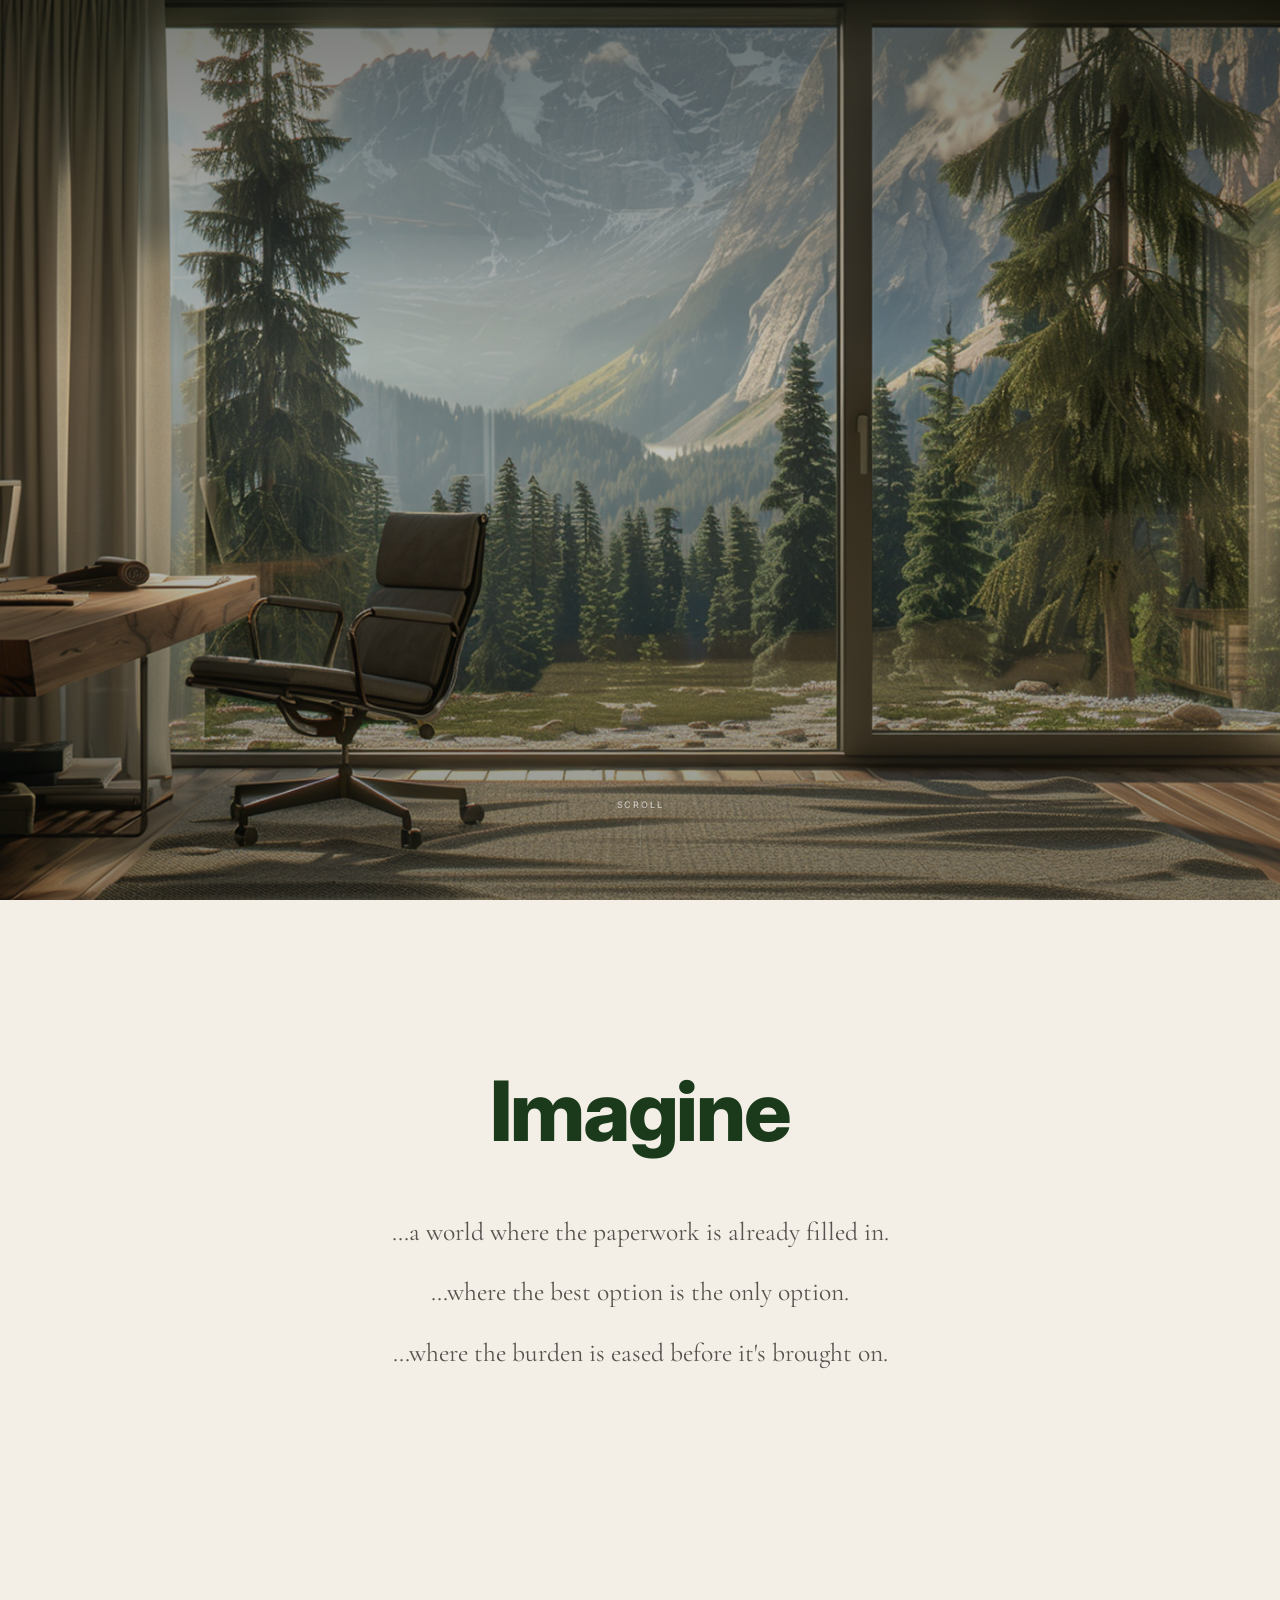
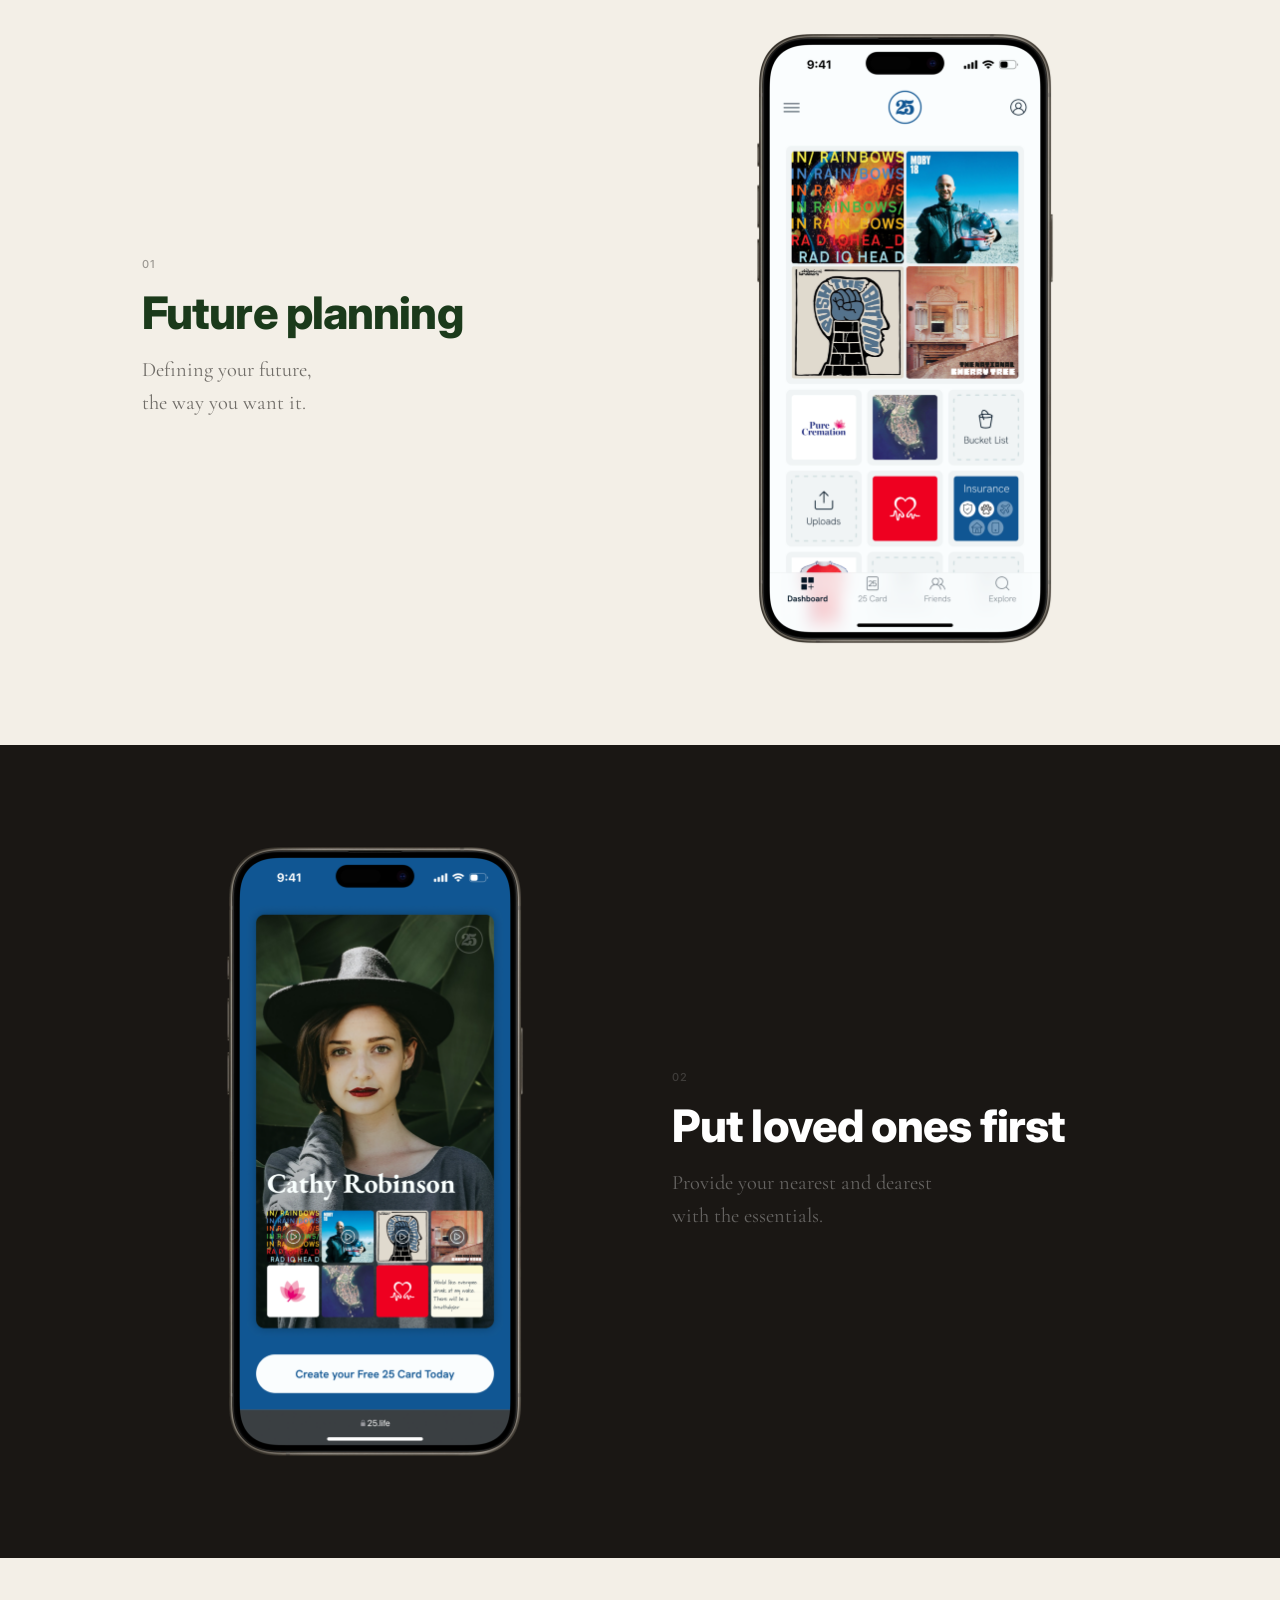
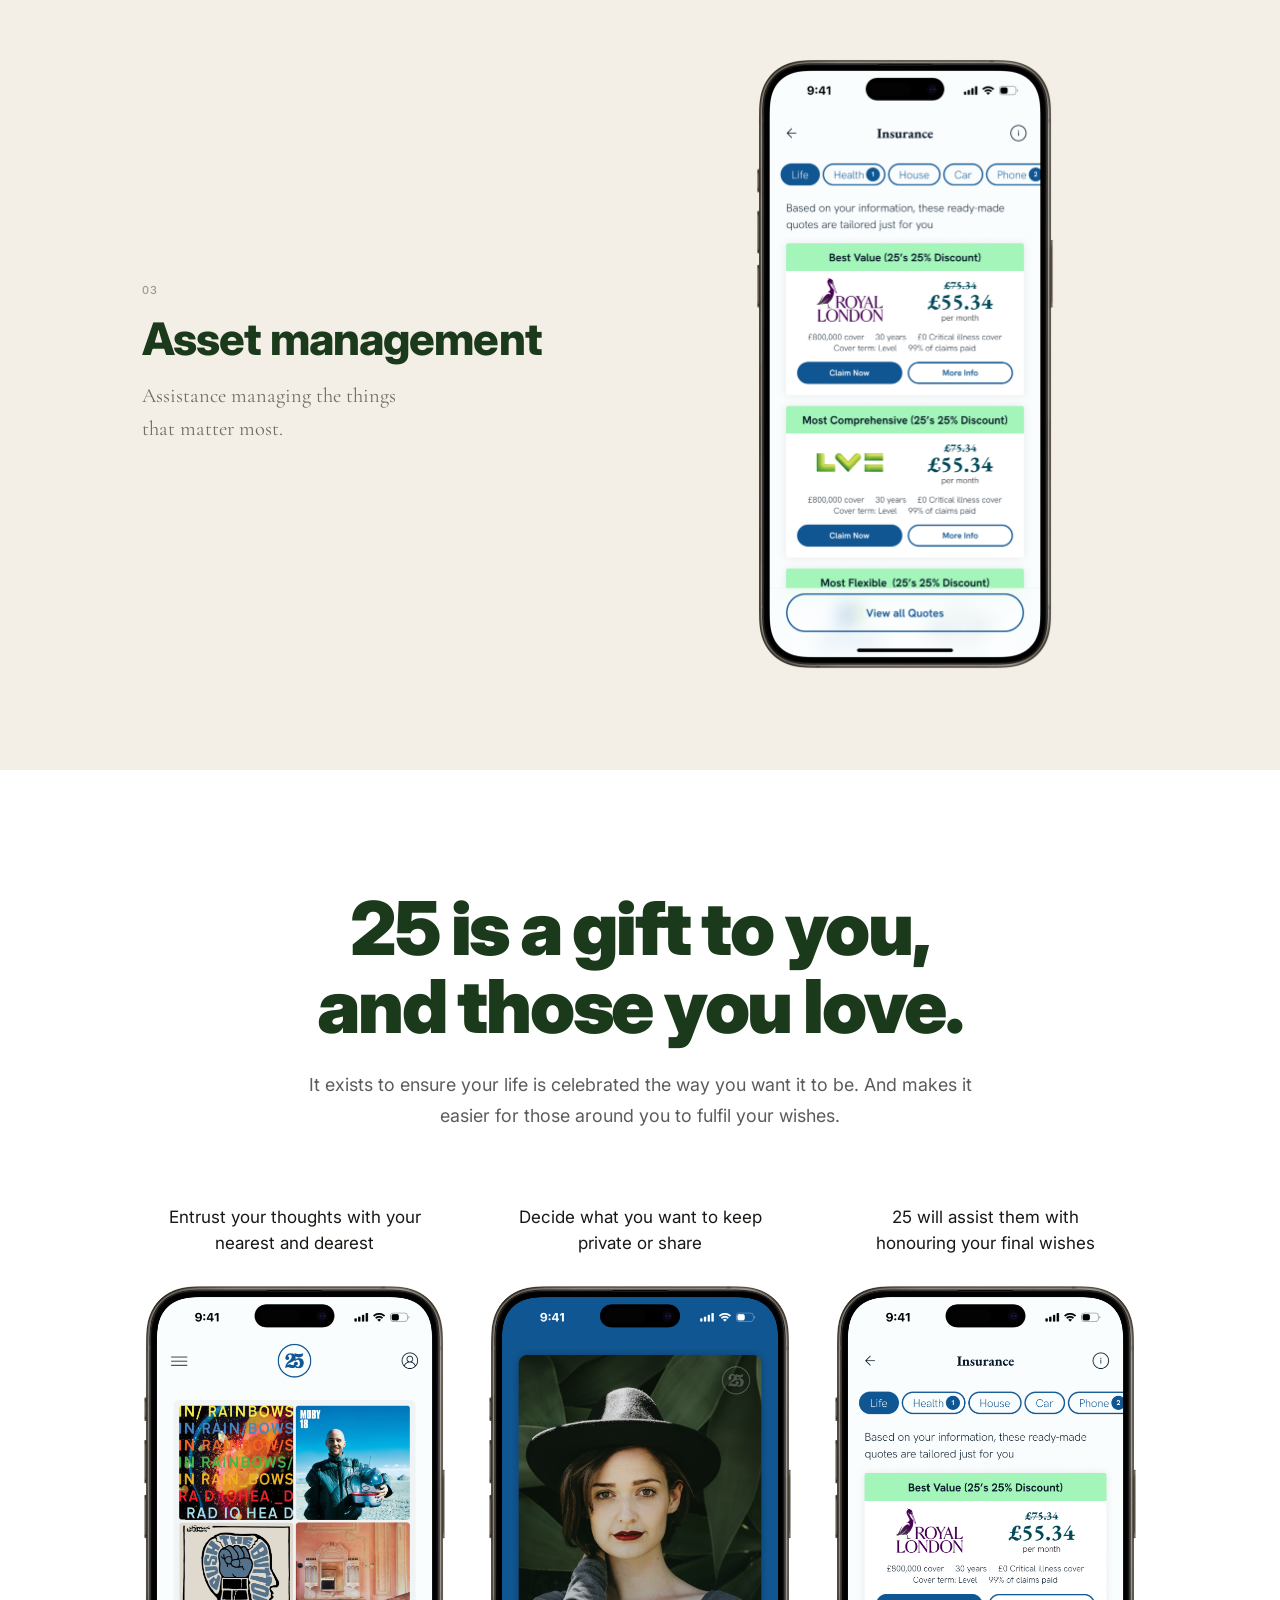
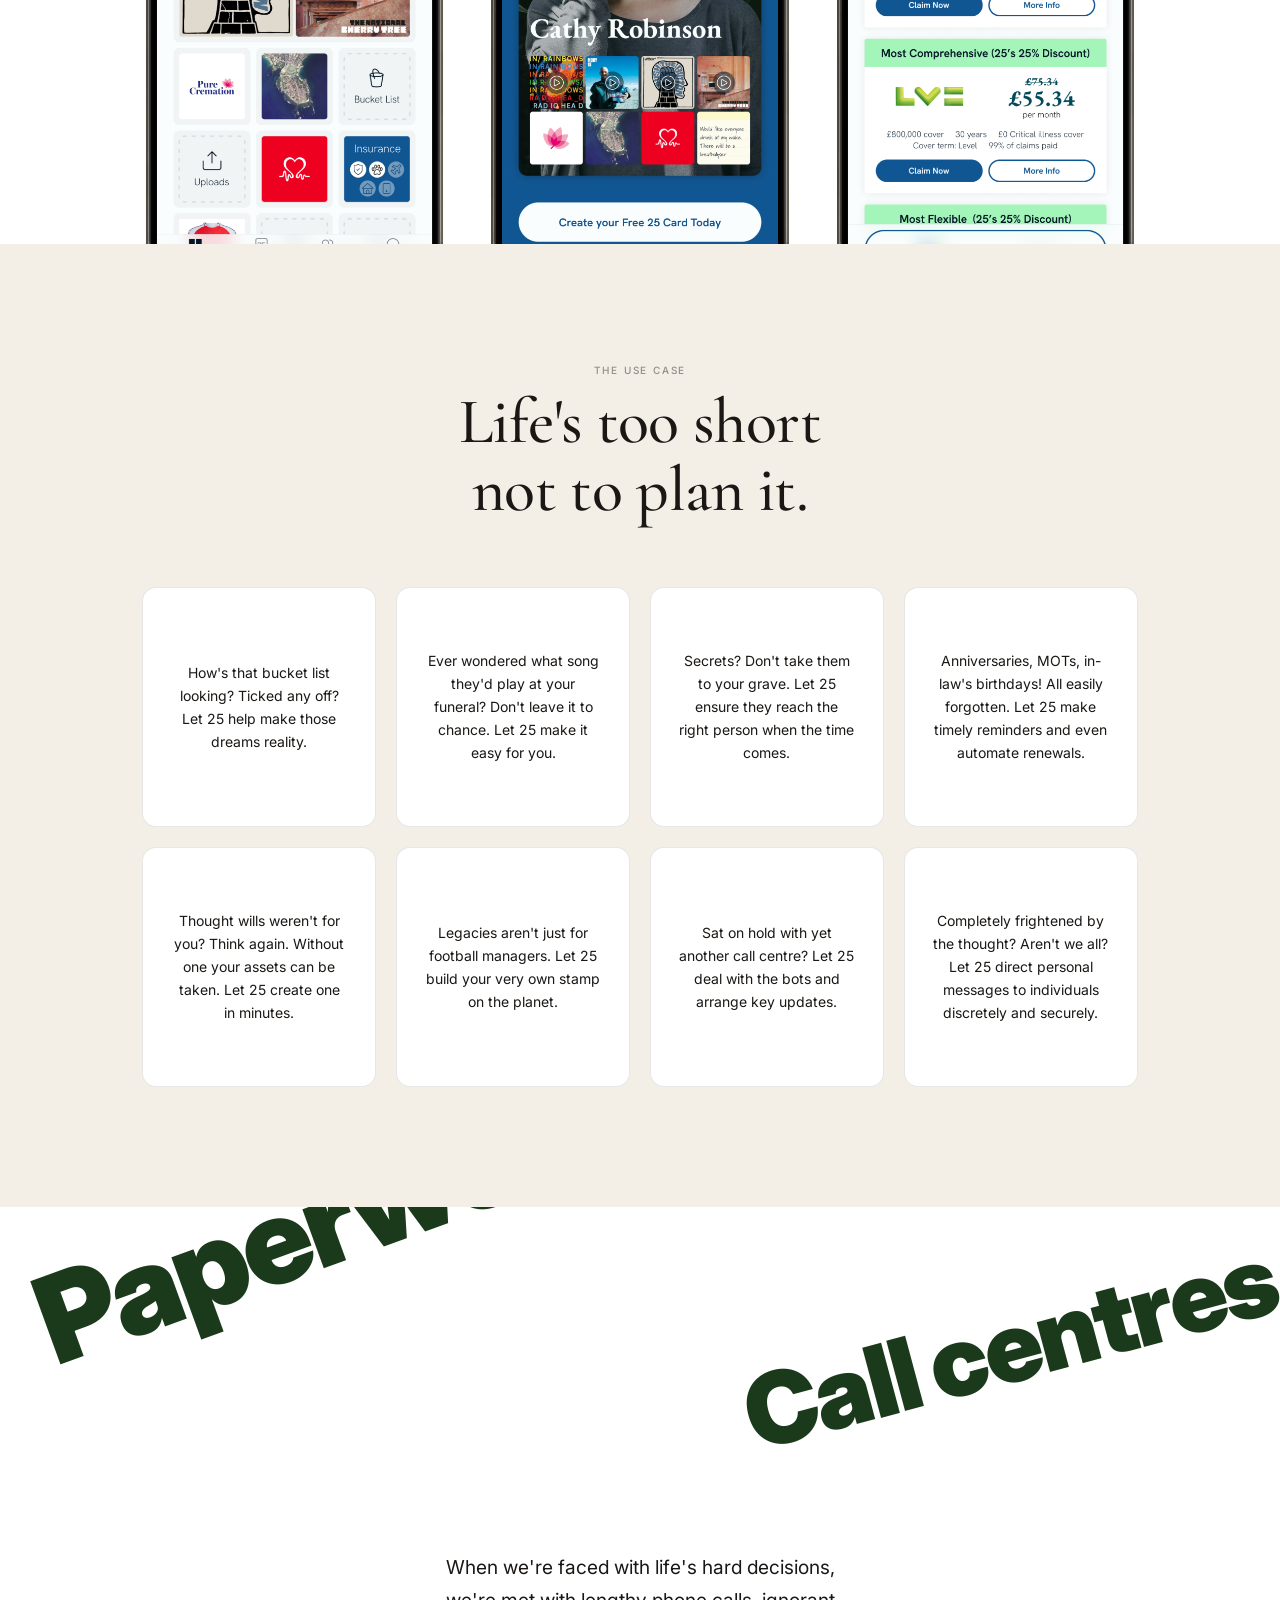
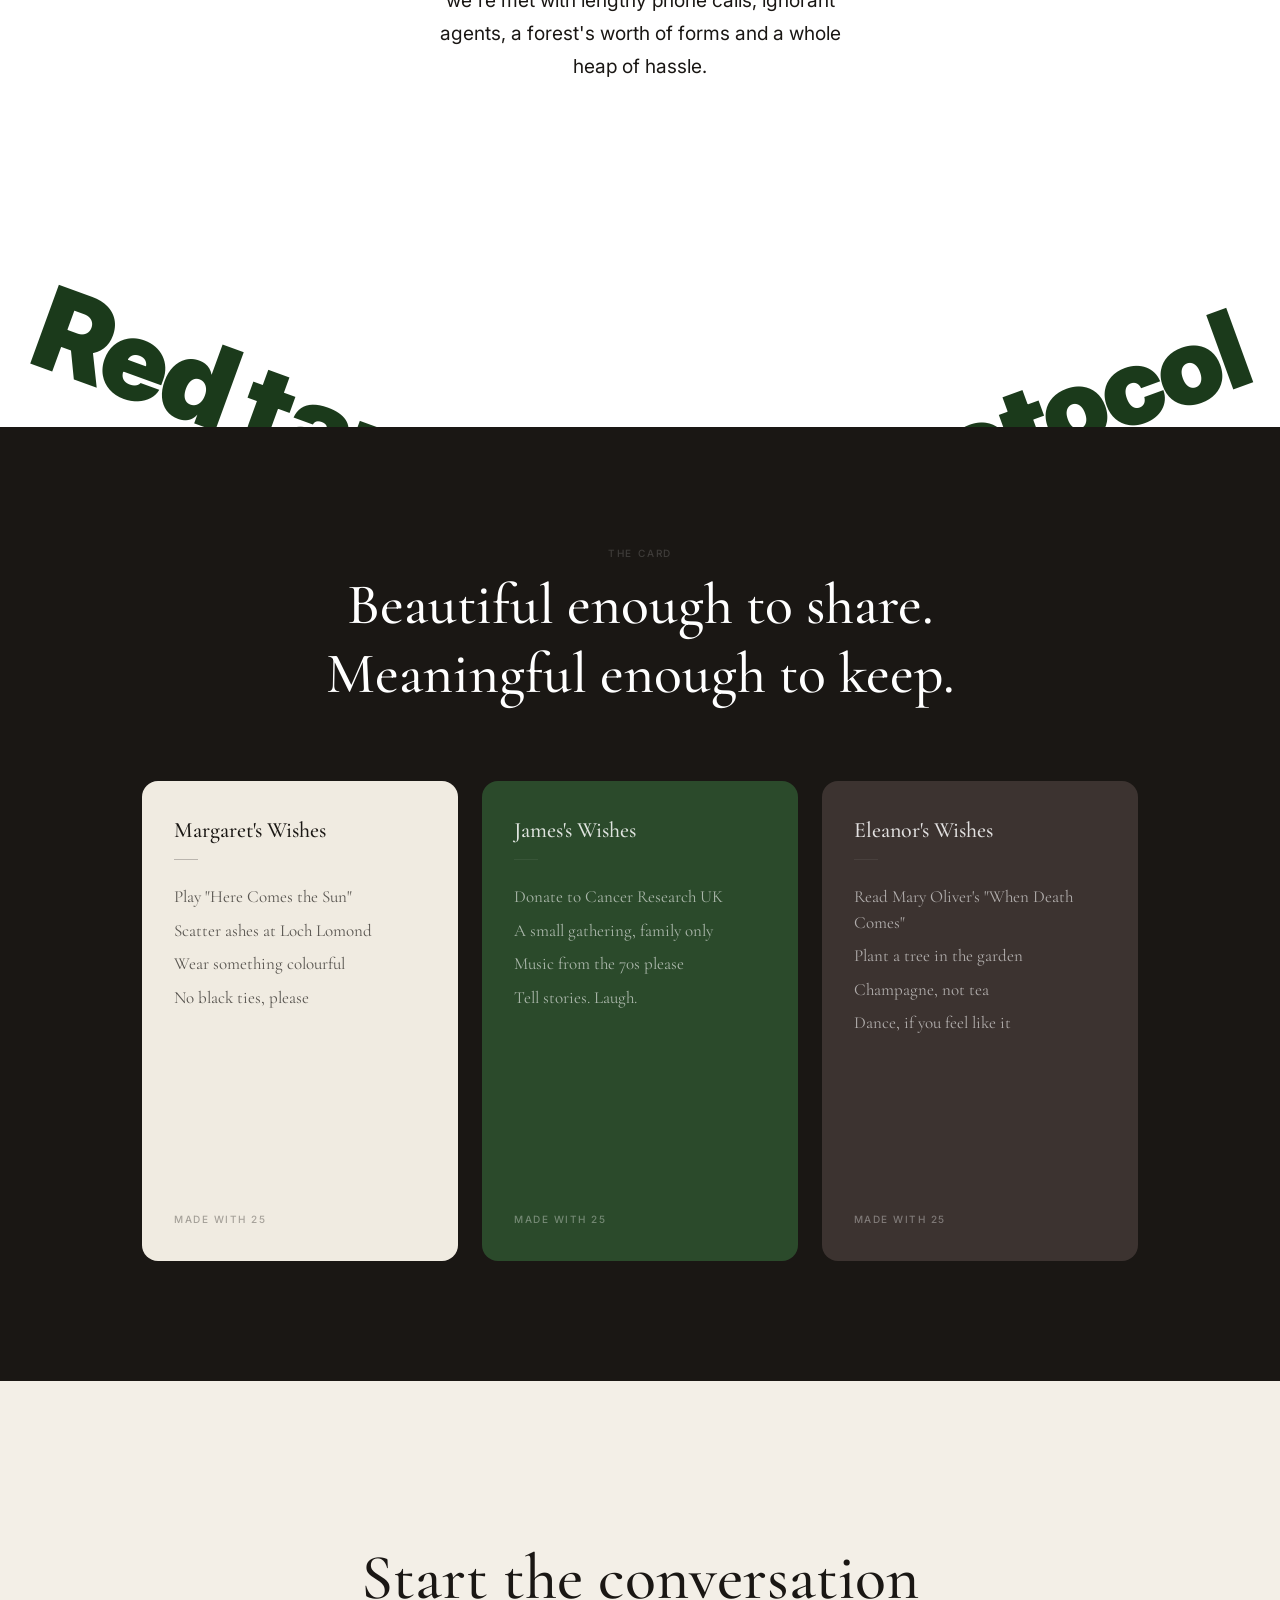
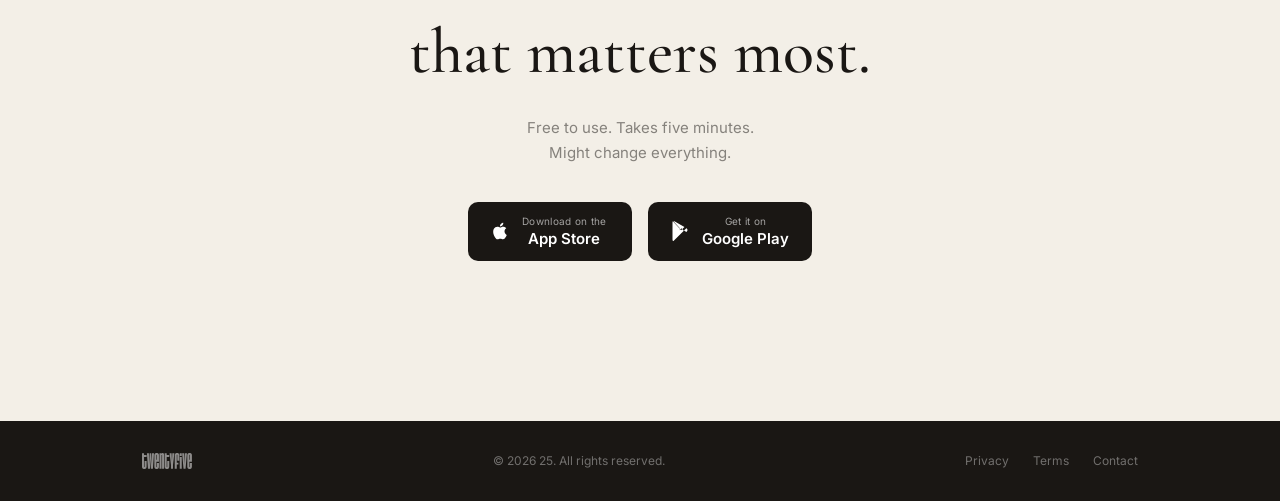
==== index.html @ 57c3131c "update" ====
<!DOCTYPE html>
<html lang="en">
<head>
  <meta charset="UTF-8">
  <meta name="viewport" content="width=device-width, initial-scale=1.0">
  <title>25 — Life planning, simplified</title>
  <link rel="preconnect" href="https://fonts.googleapis.com">
  <link rel="preconnect" href="https://fonts.gstatic.com" crossorigin>
  <link href="https://fonts.googleapis.com/css2?family=Cormorant+Garamond:wght@400;500;600&family=Inter:wght@300;400;500;600;700;800;900&display=swap" rel="stylesheet">
  <style>
    *, *::before, *::after { box-sizing: border-box; margin: 0; padding: 0; }

    :root {
      --cream: #F3EFE7;
      --dark: #1A1714;
      --green: #1B3A1B;
      --white: #FFFFFF;
      --pad-x: clamp(24px, 11.1vw, 160px);
    }

    html { scroll-behavior: smooth; }

    body {
      font-family: 'Inter', sans-serif;
      color: var(--dark);
      overflow-x: hidden;
      background: var(--cream);
    }

    img { max-width: 100%; display: block; }

    /* ─── HERO ─── */
    .hero {
      position: relative;
      height: 100svh;
      min-height: 600px;
      background: url('images/hero.png') center center / cover no-repeat;
      display: flex;
      align-items: center;
      justify-content: center;
      overflow: hidden;
    }
    .hero-overlay {
      position: absolute;
      inset: 0;
      background: linear-gradient(in oklab 180deg,
        oklab(15.8% -0.009 0.006 / 55%) 0%,
        oklab(15.8% -0.009 0.006 / 20%) 40%,
        oklab(15.8% -0.009 0.006 / 45%) 100%);
      pointer-events: none;
    }
    #hero-canvas {
      mix-blend-mode: overlay;
      position: relative;
      z-index: 1;
      display: block;
      width: min(1178px, 85vw);
      aspect-ratio: 1178 / 483;
      height: auto;
    }
    .hero-scroll {
      position: absolute;
      bottom: 40px;
      left: 50%;
      transform: translateX(-50%);
      display: flex;
      flex-direction: column;
      align-items: center;
      gap: 10px;
    }
    .hero-scroll span {
      font-size: 9px;
      font-weight: 500;
      letter-spacing: 0.2em;
      text-transform: uppercase;
      color: rgba(255,255,255,0.6);
    }
    .hero-scroll svg { display: block; }

    /* ─── IMAGINE ─── */
    .imagine {
      background: var(--cream);
      padding: 160px var(--pad-x);
      display: flex;
      align-items: center;
      justify-content: center;
      min-height: 600px;
    }
    .imagine-inner { text-align: center; }
    .imagine h1 {
      font-family: 'Inter', sans-serif;
      font-weight: 800;
      font-size: clamp(52px, 6.5vw, 88px);
      color: var(--green);
      letter-spacing: -0.025em;
      margin-bottom: 52px;
    }
    .imagine-lines {
      display: flex;
      flex-direction: column;
      gap: 22px;
    }
    .imagine-lines p {
      font-family: 'Cormorant Garamond', serif;
      font-size: clamp(19px, 2vw, 26px);
      color: var(--dark);
      opacity: 0.72;
      line-height: 1.5;
    }

    /* ─── FEATURES ─── */
    .feature {
      display: grid;
      grid-template-columns: 1fr 1fr;
      align-items: center;
      gap: clamp(40px, 5vw, 80px);
      padding: 100px var(--pad-x);
      min-height: 600px;
    }
    .feature--light { background: var(--cream); }
    .feature--dark  { background: var(--dark); }
    .feature--reverse .feature-text { order: 2; }
    .feature--reverse .feature-phone { order: 1; }

    .feature-number {
      font-size: 11px;
      font-weight: 500;
      letter-spacing: 0.12em;
      color: var(--dark);
      opacity: 0.4;
      margin-bottom: 18px;
    }
    .feature--dark .feature-number { color: rgba(255,255,255,0.4); }
    .feature h2 {
      font-family: 'Inter', sans-serif;
      font-weight: 800;
      font-size: clamp(28px, 3.5vw, 48px);
      color: var(--green);
      letter-spacing: -0.02em;
      line-height: 1.1;
      margin-bottom: 16px;
    }
    .feature--dark h2 { color: white; }
    .feature-text p {
      font-family: 'Cormorant Garamond', serif;
      font-size: clamp(17px, 1.6vw, 22px);
      color: var(--dark);
      opacity: 0.6;
      line-height: 1.6;
    }
    .feature--dark .feature-text p { color: rgba(255,255,255,0.55); }
    .feature-phone {
      display: flex;
      justify-content: center;
    }
    .feature-phone img {
      width: min(300px, 100%);
      height: auto;
    }

    /* ─── GIFT ─── */
    .gift {
      background: var(--white);
      padding: 120px var(--pad-x) 0;
    }
    .gift-header {
      text-align: center;
      max-width: 900px;
      margin: 0 auto 72px;
    }
    .gift-header h2 {
      font-family: 'Inter', sans-serif;
      font-weight: 900;
      font-size: clamp(36px, 5.8vw, 84px);
      color: var(--green);
      letter-spacing: -0.03em;
      line-height: 1.05;
      margin-bottom: 24px;
    }
    .gift-header p {
      font-family: 'Inter', sans-serif;
      font-size: clamp(15px, 1.4vw, 18px);
      color: var(--dark);
      opacity: 0.7;
      line-height: 1.72;
      max-width: 680px;
      margin: 0 auto;
    }
    .gift-phones {
      display: grid;
      grid-template-columns: repeat(3, 1fr);
      gap: 40px;
    }
    .gift-phone {
      display: flex;
      flex-direction: column;
      align-items: center;
      gap: 28px;
    }
    .gift-phone p {
      font-size: 17px;
      font-weight: 400;
      color: var(--dark);
      text-align: center;
      line-height: 1.55;
      max-width: 260px;
    }
    .gift-phone img {
      width: 100%;
      height: 560px;
      object-fit: cover;
      object-position: top;
    }

    /* ─── USE CASES ─── */
    .use-cases {
      background: var(--cream);
      padding: 120px var(--pad-x);
    }
    .use-cases-header {
      text-align: center;
      margin-bottom: 64px;
    }
    .section-label {
      display: block;
      font-size: 10px;
      font-weight: 500;
      letter-spacing: 0.18em;
      text-transform: uppercase;
      color: var(--dark);
      opacity: 0.45;
      margin-bottom: 12px;
    }
    .use-cases-header h2 {
      font-family: 'Cormorant Garamond', serif;
      font-size: clamp(36px, 5vw, 64px);
      font-weight: 500;
      color: var(--dark);
      line-height: 1.05;
      letter-spacing: -0.01em;
    }
    .use-cases-grid {
      display: grid;
      grid-template-columns: repeat(4, 1fr);
      gap: 20px;
    }
    .use-case-card {
      background: white;
      border: 1px solid rgba(26,23,20,0.1);
      border-radius: 14px;
      padding: 36px 28px;
      display: flex;
      align-items: center;
      justify-content: center;
      min-height: 240px;
    }
    .use-case-card p {
      font-size: 14px;
      color: var(--dark);
      text-align: center;
      line-height: 1.65;
    }

    /* ─── PAIN POINTS ─── */
    .pain-points {
      background: var(--white);
      position: relative;
      overflow: hidden;
      height: 820px;
      display: flex;
      align-items: center;
      justify-content: center;
    }
    .pain-word {
      position: absolute;
      font-family: 'Inter', sans-serif;
      font-weight: 900;
      color: var(--green);
      line-height: 1;
      letter-spacing: -0.03em;
      white-space: nowrap;
    }
    .pain-word--paperwork {
      font-size: clamp(56px, 9.5vw, 136px);
      top: 60px; left: 20px;
      transform: rotate(-20deg);
      transform-origin: left top;
    }
    .pain-word--callcentres {
      font-size: clamp(44px, 7.8vw, 112px);
      top: 20px; right: 20px;
      transform: rotate(-15deg);
      transform-origin: right top;
    }
    .pain-word--redtape {
      font-size: clamp(50px, 9vw, 130px);
      bottom: 50px; left: 20px;
      transform: rotate(20deg);
      transform-origin: left bottom;
    }
    .pain-word--protocol {
      font-size: clamp(46px, 8.5vw, 122px);
      bottom: 30px; right: 20px;
      transform: rotate(-20deg);
      transform-origin: right bottom;
    }
    .pain-body {
      max-width: 540px;
      text-align: center;
      position: relative;
      z-index: 1;
      padding: 0 clamp(16px, 5vw, 60px);
    }
    .pain-body p {
      font-size: clamp(16px, 1.5vw, 21px);
      color: var(--dark);
      line-height: 1.72;
    }

    /* ─── THE CARD ─── */
    .the-card {
      background: var(--dark);
      padding: 120px var(--pad-x);
    }
    .the-card-header {
      text-align: center;
      margin-bottom: 72px;
    }
    .the-card-header .section-label { color: rgba(255,255,255,0.35); }
    .the-card-header h2 {
      font-family: 'Cormorant Garamond', serif;
      font-size: clamp(32px, 4.5vw, 62px);
      font-weight: 500;
      color: white;
      line-height: 1.2;
    }
    .wish-cards {
      display: grid;
      grid-template-columns: repeat(3, 1fr);
      gap: 24px;
      max-width: 1024px;
      margin: 0 auto;
    }
    .wish-card {
      border-radius: 16px;
      padding: 36px 32px;
      display: flex;
      flex-direction: column;
      justify-content: space-between;
      min-height: 480px;
    }
    .wish-card--cream  { background: #F0EBE1; }
    .wish-card--forest { background: #2B4A2B; }
    .wish-card--mocha  { background: #3C3330; }

    .wish-card-name {
      font-family: 'Cormorant Garamond', serif;
      font-size: 22px;
      font-weight: 500;
      color: var(--dark);
      margin-bottom: 16px;
    }
    .wish-card--forest .wish-card-name,
    .wish-card--mocha  .wish-card-name { color: rgba(255,255,255,0.85); }

    .wish-card-divider {
      width: 24px;
      height: 1px;
      background: var(--dark);
      opacity: 0.25;
      margin-bottom: 24px;
    }
    .wish-card--forest .wish-card-divider,
    .wish-card--mocha  .wish-card-divider { background: rgba(255,255,255,0.25); }

    .wish-card-items {
      list-style: none;
      display: flex;
      flex-direction: column;
      gap: 8px;
      flex: 1;
    }
    .wish-card-items li {
      font-family: 'Cormorant Garamond', serif;
      font-size: 17px;
      color: var(--dark);
      opacity: 0.7;
      line-height: 1.5;
    }
    .wish-card--forest .wish-card-items li,
    .wish-card--mocha  .wish-card-items li { color: rgba(255,255,255,0.6); opacity: 1; }

    .wish-card-footer {
      font-size: 10px;
      font-weight: 500;
      letter-spacing: 0.15em;
      text-transform: uppercase;
      color: var(--dark);
      opacity: 0.35;
      margin-top: 44px;
    }
    .wish-card--forest .wish-card-footer,
    .wish-card--mocha  .wish-card-footer { color: rgba(255,255,255,0.35); opacity: 1; }

    /* ─── CTA ─── */
    .cta {
      background: var(--cream);
      padding: 160px var(--pad-x);
      text-align: center;
      display: flex;
      flex-direction: column;
      align-items: center;
      gap: 28px;
    }
    .cta h2 {
      font-family: 'Cormorant Garamond', serif;
      font-size: clamp(36px, 5vw, 68px);
      font-weight: 500;
      color: var(--dark);
      line-height: 1.15;
    }
    .cta-sub {
      font-size: 15px;
      color: var(--dark);
      opacity: 0.5;
      line-height: 1.65;
    }
    .app-buttons {
      display: flex;
      gap: 16px;
      flex-wrap: wrap;
      justify-content: center;
      margin-top: 8px;
    }
    .app-btn {
      background: var(--dark);
      color: white;
      border-radius: 10px;
      padding: 13px 22px;
      display: flex;
      align-items: center;
      gap: 12px;
      text-decoration: none;
      min-width: 164px;
      transition: opacity 0.2s;
    }
    .app-btn:hover { opacity: 0.82; }
    .app-btn-icon { width: 20px; height: 20px; flex-shrink: 0; fill: white; }
    .app-btn-text .small {
      display: block;
      font-size: 10px;
      opacity: 0.6;
      letter-spacing: 0.03em;
      margin-bottom: 2px;
    }
    .app-btn-text .big {
      display: block;
      font-size: 15px;
      font-weight: 600;
    }

    /* ─── FOOTER ─── */
    footer {
      background: var(--dark);
      padding: 32px var(--pad-x);
      display: flex;
      align-items: center;
      justify-content: space-between;
      flex-wrap: wrap;
      gap: 16px;
    }
    .footer-logo { height: 16px; opacity: 0.5; }
    .footer-copy { font-size: 12px; color: rgba(255,255,255,0.38); }
    .footer-links { display: flex; gap: 24px; }
    .footer-links a {
      font-size: 12px;
      color: rgba(255,255,255,0.38);
      text-decoration: none;
      transition: color 0.2s;
    }
    .footer-links a:hover { color: rgba(255,255,255,0.75); }

    /* ─── RESPONSIVE ─── */
    @media (max-width: 900px) {
      .feature {
        grid-template-columns: 1fr;
        padding: 80px var(--pad-x);
        gap: 48px;
      }
      .feature--reverse .feature-text { order: unset; }
      .feature--reverse .feature-phone { order: unset; }
      .feature-phone { order: -1; }
      .feature-phone img { width: min(260px, 65%); }

      .gift-phones { grid-template-columns: 1fr; max-width: 360px; margin: 0 auto; }
      .gift-phone img { height: 480px; }

      .use-cases-grid { grid-template-columns: repeat(2, 1fr); }

      .wish-cards { grid-template-columns: 1fr; max-width: 400px; }

      .pain-points { height: 700px; }
    }

    @media (max-width: 600px) {
      .imagine { padding: 120px var(--pad-x); }

      .use-cases-grid { grid-template-columns: 1fr; }

      .pain-points {
        height: auto;
        min-height: 640px;
        padding: 80px 24px;
      }
      .pain-word {
        font-size: clamp(40px, 12vw, 72px);
      }

      footer {
        flex-direction: column;
        align-items: flex-start;
        gap: 20px;
      }
    }

    @media (max-width: 400px) {
      .gift-header h2 { font-size: 32px; }
    }
  </style>
</head>
<body>

  <!-- HERO -->
  <section class="hero">
    <div class="hero-overlay" aria-hidden="true"></div>
    <canvas id="hero-canvas"></canvas>
    <div class="hero-scroll" aria-hidden="true">
      <span>Scroll</span>
      <svg width="1" height="40" viewBox="0 0 1 40" aria-hidden="true">
        <line x1="0.5" y1="0" x2="0.5" y2="40" stroke="#F3EFE74D"/>
      </svg>
    </div>
  </section>

  <!-- IMAGINE -->
  <section class="imagine">
    <div class="imagine-inner">
      <h1>Imagine</h1>
      <div class="imagine-lines">
        <p>...a world where the paperwork is already filled in.</p>
        <p>...where the best option is the only option.</p>
        <p>...where the burden is eased before it's brought on.</p>
      </div>
    </div>
  </section>

  <!-- FEATURES -->
  <section class="feature feature--light">
    <div class="feature-text">
      <div class="feature-number">01</div>
      <h2>Future planning</h2>
      <p>Defining your future,<br>the way you want it.</p>
    </div>
    <div class="feature-phone">
      <img src="images/Mockup-1_opt.png" alt="Future planning">
    </div>
  </section>

  <section class="feature feature--dark feature--reverse">
    <div class="feature-text">
      <div class="feature-number">02</div>
      <h2>Put loved ones first</h2>
      <p>Provide your nearest and dearest<br>with the essentials.</p>
    </div>
    <div class="feature-phone">
      <img src="images/Mockup-2_opt.png" alt="Put loved ones first">
    </div>
  </section>

  <section class="feature feature--light">
    <div class="feature-text">
      <div class="feature-number">03</div>
      <h2>Asset management</h2>
      <p>Assistance managing the things<br>that matter most.</p>
    </div>
    <div class="feature-phone">
      <img src="images/Mockup-3_opt.png" alt="Asset management">
    </div>
  </section>

  <!-- GIFT -->
  <section class="gift">
    <div class="gift-header">
      <h2>25 is a gift to you,<br>and those you love.</h2>
      <p>It exists to ensure your life is celebrated the way you want it to be. And makes it easier for those around you to fulfil your wishes.</p>
    </div>
    <div class="gift-phones">
      <div class="gift-phone">
        <p>Entrust your thoughts with your nearest and dearest</p>
        <img src="images/Mockup-1_opt.png" alt="Entrust your thoughts">
      </div>
      <div class="gift-phone">
        <p>Decide what you want to keep private or share</p>
        <img src="images/Mockup-2_opt.png" alt="Private or share">
      </div>
      <div class="gift-phone">
        <p>25 will assist them with honouring your final wishes</p>
        <img src="images/Mockup-3_opt.png" alt="Honouring your wishes">
      </div>
    </div>
  </section>

  <!-- USE CASES -->
  <section class="use-cases">
    <div class="use-cases-header">
      <span class="section-label">The use case</span>
      <h2>Life's too short<br>not to plan it.</h2>
    </div>
    <div class="use-cases-grid">
      <div class="use-case-card">
        <p>How's that bucket list looking? Ticked any off? Let 25 help make those dreams reality.</p>
      </div>
      <div class="use-case-card">
        <p>Ever wondered what song they'd play at your funeral? Don't leave it to chance. Let 25 make it easy for you.</p>
      </div>
      <div class="use-case-card">
        <p>Secrets? Don't take them to your grave. Let 25 ensure they reach the right person when the time comes.</p>
      </div>
      <div class="use-case-card">
        <p>Anniversaries, MOTs, in-law's birthdays! All easily forgotten. Let 25 make timely reminders and even automate renewals.</p>
      </div>
      <div class="use-case-card">
        <p>Thought wills weren't for you? Think again. Without one your assets can be taken. Let 25 create one in minutes.</p>
      </div>
      <div class="use-case-card">
        <p>Legacies aren't just for football managers. Let 25 build your very own stamp on the planet.</p>
      </div>
      <div class="use-case-card">
        <p>Sat on hold with yet another call centre? Let 25 deal with the bots and arrange key updates.</p>
      </div>
      <div class="use-case-card">
        <p>Completely frightened by the thought? Aren't we all? Let 25 direct personal messages to individuals discretely and securely.</p>
      </div>
    </div>
  </section>

  <!-- PAIN POINTS -->
  <section class="pain-points">
    <span class="pain-word pain-word--paperwork">Paperwork</span>
    <span class="pain-word pain-word--callcentres">Call centres</span>
    <span class="pain-word pain-word--redtape">Red tape</span>
    <span class="pain-word pain-word--protocol">Protocol</span>
    <div class="pain-body">
      <p>When we're faced with life's hard decisions, we're met with lengthy phone calls, ignorant agents, a forest's worth of forms and a whole heap of hassle.</p>
    </div>
  </section>

  <!-- THE CARD -->
  <section class="the-card">
    <div class="the-card-header">
      <span class="section-label">The Card</span>
      <h2>Beautiful enough to share.<br>Meaningful enough to keep.</h2>
    </div>
    <div class="wish-cards">
      <div class="wish-card wish-card--cream">
        <div>
          <p class="wish-card-name">Margaret's Wishes</p>
          <div class="wish-card-divider"></div>
          <ul class="wish-card-items">
            <li>Play "Here Comes the Sun"</li>
            <li>Scatter ashes at Loch Lomond</li>
            <li>Wear something colourful</li>
            <li>No black ties, please</li>
          </ul>
        </div>
        <p class="wish-card-footer">Made with 25</p>
      </div>
      <div class="wish-card wish-card--forest">
        <div>
          <p class="wish-card-name">James's Wishes</p>
          <div class="wish-card-divider"></div>
          <ul class="wish-card-items">
            <li>Donate to Cancer Research UK</li>
            <li>A small gathering, family only</li>
            <li>Music from the 70s please</li>
            <li>Tell stories. Laugh.</li>
          </ul>
        </div>
        <p class="wish-card-footer">Made with 25</p>
      </div>
      <div class="wish-card wish-card--mocha">
        <div>
          <p class="wish-card-name">Eleanor's Wishes</p>
          <div class="wish-card-divider"></div>
          <ul class="wish-card-items">
            <li>Read Mary Oliver's "When Death Comes"</li>
            <li>Plant a tree in the garden</li>
            <li>Champagne, not tea</li>
            <li>Dance, if you feel like it</li>
          </ul>
        </div>
        <p class="wish-card-footer">Made with 25</p>
      </div>
    </div>
  </section>

  <!-- CTA -->
  <section id="cta" class="cta">
    <h2>Start the conversation<br>that matters most.</h2>
    <p class="cta-sub">Free to use. Takes five minutes.<br>Might change everything.</p>
    <div class="app-buttons">
      <a href="#" class="app-btn">
        <svg class="app-btn-icon" viewBox="0 0 24 24" xmlns="http://www.w3.org/2000/svg">
          <path d="M18.71 19.5c-.83 1.24-1.71 2.45-3.05 2.47-1.34.03-1.77-.79-3.29-.79-1.53 0-2 .77-3.27.82-1.31.05-2.3-1.32-3.14-2.53C4.25 17 2.94 12.45 4.7 9.39c.87-1.52 2.43-2.48 4.12-2.51 1.28-.02 2.5.87 3.29.87.78 0 2.26-1.07 3.8-.91.65.03 2.47.26 3.64 1.98-.09.06-2.17 1.28-2.15 3.81.03 3.02 2.65 4.03 2.68 4.04-.03.07-.42 1.44-1.38 2.83M13 3.5c.73-.83 1.94-1.46 2.94-1.5.13 1.17-.34 2.35-1.04 3.19-.69.85-1.83 1.51-2.95 1.42-.15-1.15.41-2.35 1.05-3.11z"/>
        </svg>
        <div class="app-btn-text">
          <span class="small">Download on the</span>
          <span class="big">App Store</span>
        </div>
      </a>
      <a href="#" class="app-btn">
        <svg class="app-btn-icon" viewBox="0 0 24 24" xmlns="http://www.w3.org/2000/svg">
          <path d="M3.18 23.76c.3.17.65.24 1.01.2l12.4-12.41-2.96-2.95L3.18 23.76zm16.44-10.6L16.8 11.5l2.82-2.82c.85.49 1.38 1.37 1.38 2.24s-.53 1.75-1.38 2.24zM3.45.27C3.15.63 3 1.12 3 1.69v20.62c0 .57.16 1.06.46 1.42L14.83 12.5 3.45.27zm8.38 8.38L4.15.42c.32-.18.69-.25 1.09-.17l12.09 6.97-5.5 5.43z"/>
        </svg>
        <div class="app-btn-text">
          <span class="small">Get it on</span>
          <span class="big">Google Play</span>
        </div>
      </a>
    </div>
  </section>

  <!-- FOOTER -->
  <footer>
    <img class="footer-logo" src="images/logo-twentyfive.svg" alt="Twentyfive">
    <p class="footer-copy">© 2026 25. All rights reserved.</p>
    <nav class="footer-links" aria-label="Footer links">
      <a href="#">Privacy</a>
      <a href="#">Terms</a>
      <a href="#">Contact</a>
    </nav>
  </footer>

  <script type="module">
    import { FlutedGlass } from 'https://esm.sh/@paper-design/shaders@0.0.71';

    const canvas = document.getElementById('hero-canvas');
    const aspect = 483 / 1178;

    function getSize() {
      const w = Math.min(1178, window.innerWidth * 0.85);
      return { width: Math.round(w), height: Math.round(w * aspect) };
    }

    const { width, height } = getSize();
    canvas.width = width;
    canvas.height = height;

    const shader = new FlutedGlass({
      canvas,
      size: 0.83,
      shape: 'wave',
      angle: -125,
      distortionShape: 'contour',
      distortion: 0.62,
      shift: 0,
      blur: 0.8,
      edges: 0.21,
      stretch: 0.11,
      image: '[data-uri]',
      scale: 1,
      fit: 'contain',
      highlights: 0,
      shadows: 0,
      grainOverlay: 0,
      grainMixer: 0.13,
      colorBack: '#00000000',
      colorHighlight: '#FFFFFF',
      colorShadow: '#000000',
    });
    shader.play();

    let rafId;
    window.addEventListener('resize', () => {
      cancelAnimationFrame(rafId);
      rafId = requestAnimationFrame(() => {
        const { width, height } = getSize();
        shader.setSize(width, height);
      });
    }, { passive: true });
  </script>

</body>
</html>
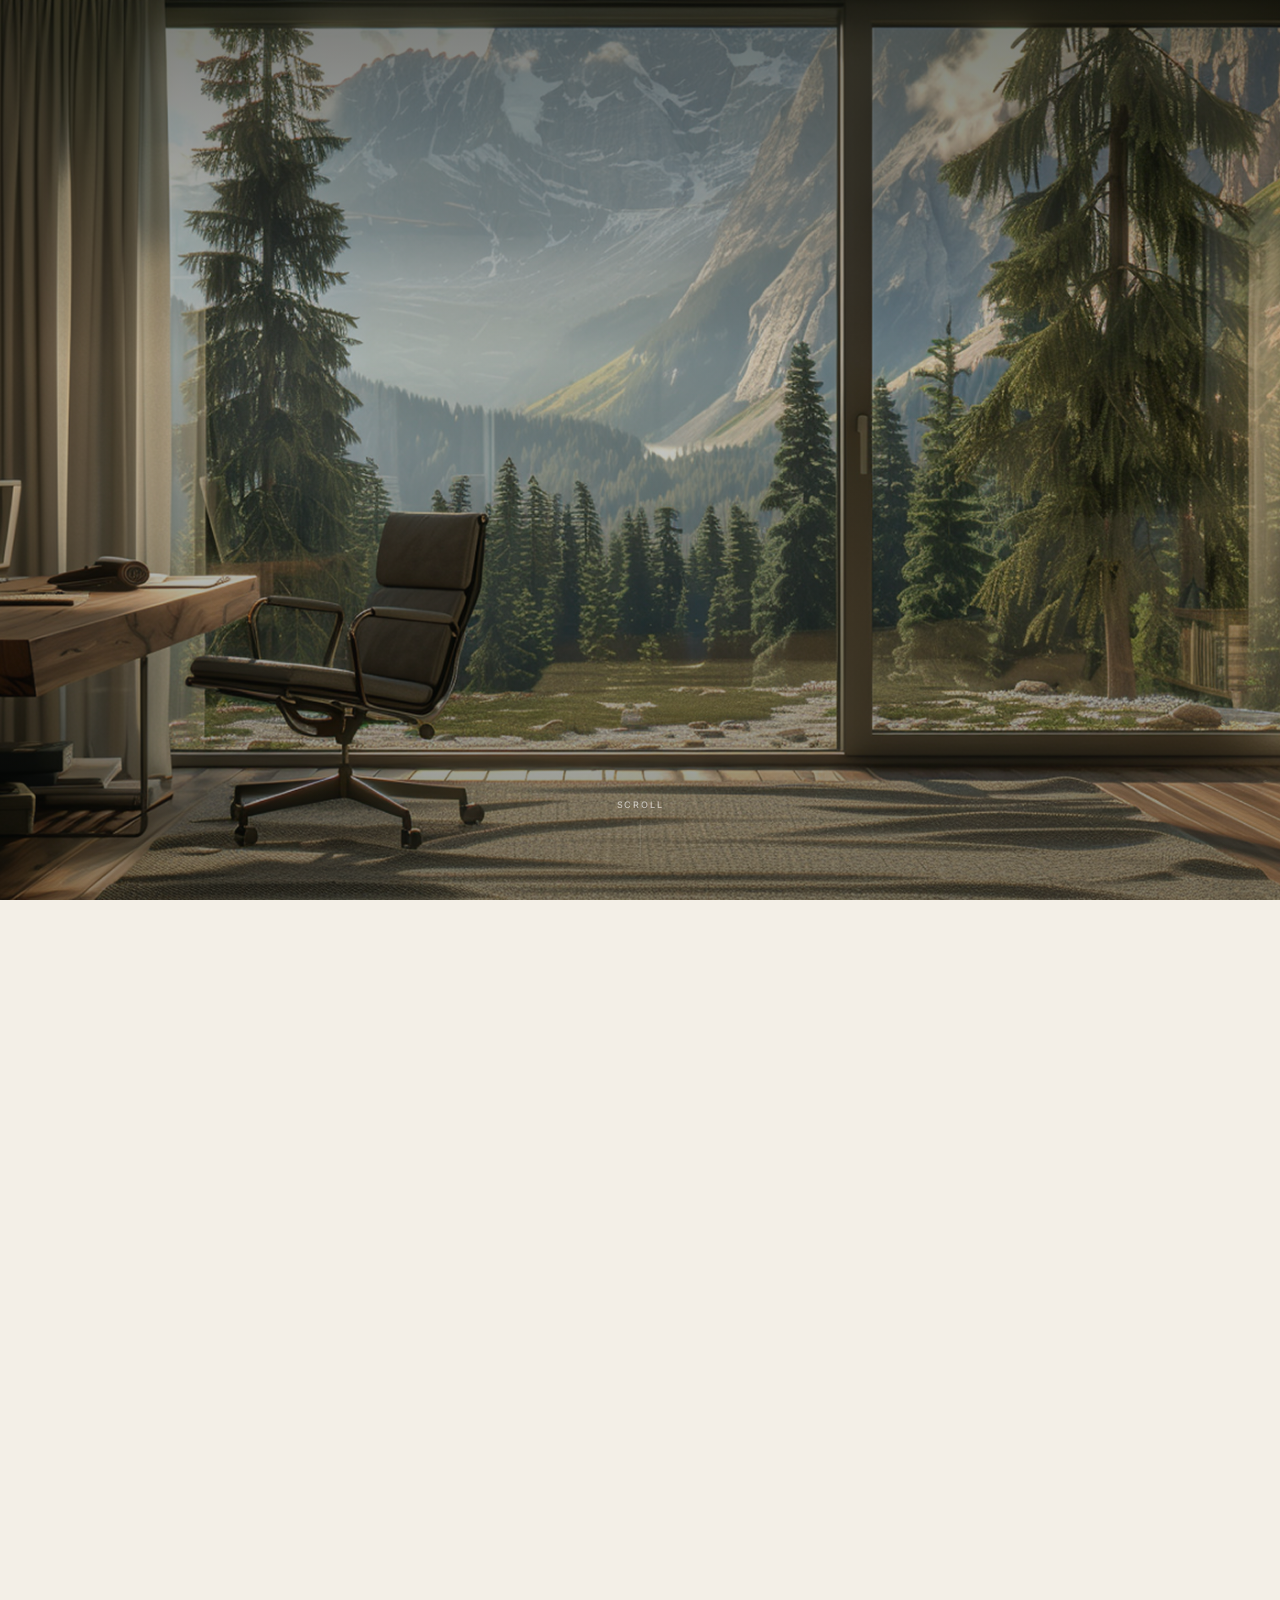
==== commit 22df15cd: "4th commit" ====
--- a/index.html
+++ b/index.html
@@ -18,13 +18,25 @@
       --pad-x: clamp(24px, 11.1vw, 160px);
     }
 
-    html { scroll-behavior: smooth; }
+    html {
+      scroll-behavior: smooth;
+      scroll-snap-type: y mandatory;
+      overflow-y: scroll;
+      height: 100%;
+    }
 
     body {
       font-family: 'Inter', sans-serif;
       color: var(--dark);
       overflow-x: hidden;
       background: var(--cream);
+      height: 100%;
+    }
+
+    section {
+      scroll-snap-align: start;
+      height: 100svh;
+      overflow: hidden;
     }
 
     img { max-width: 100%; display: block; }
@@ -80,11 +92,10 @@
     /* ─── IMAGINE ─── */
     .imagine {
       background: var(--cream);
-      padding: 160px var(--pad-x);
-      display: flex;
-      align-items: center;
-      justify-content: center;
-      min-height: 600px;
+      padding: 0 var(--pad-x);
+      display: flex;
+      align-items: center;
+      justify-content: center;
     }
     .imagine-inner { text-align: center; }
     .imagine h1 {
@@ -113,9 +124,9 @@
       display: grid;
       grid-template-columns: 1fr 1fr;
       align-items: center;
+      justify-content: center;
       gap: clamp(40px, 5vw, 80px);
-      padding: 100px var(--pad-x);
-      min-height: 600px;
+      padding: 0 var(--pad-x);
     }
     .feature--light { background: var(--cream); }
     .feature--dark  { background: var(--dark); }
@@ -161,12 +172,14 @@
     /* ─── GIFT ─── */
     .gift {
       background: var(--white);
-      padding: 120px var(--pad-x) 0;
+      padding: 60px var(--pad-x) 0;
+      display: flex;
+      flex-direction: column;
     }
     .gift-header {
       text-align: center;
       max-width: 900px;
-      margin: 0 auto 72px;
+      margin: 0 auto 40px;
     }
     .gift-header h2 {
       font-family: 'Inter', sans-serif;
@@ -207,7 +220,7 @@
     }
     .gift-phone img {
       width: 100%;
-      height: 560px;
+      height: 42vh;
       object-fit: cover;
       object-position: top;
     }
@@ -215,11 +228,14 @@
     /* ─── USE CASES ─── */
     .use-cases {
       background: var(--cream);
-      padding: 120px var(--pad-x);
+      padding: 60px var(--pad-x);
+      display: flex;
+      flex-direction: column;
+      justify-content: center;
     }
     .use-cases-header {
       text-align: center;
-      margin-bottom: 64px;
+      margin-bottom: 36px;
     }
     .section-label {
       display: block;
@@ -248,11 +264,11 @@
       background: white;
       border: 1px solid rgba(26,23,20,0.1);
       border-radius: 14px;
-      padding: 36px 28px;
-      display: flex;
-      align-items: center;
-      justify-content: center;
-      min-height: 240px;
+      padding: 20px 20px;
+      display: flex;
+      align-items: center;
+      justify-content: center;
+      min-height: 100px;
     }
     .use-case-card p {
       font-size: 14px;
@@ -266,7 +282,6 @@
       background: var(--white);
       position: relative;
       overflow: hidden;
-      height: 820px;
       display: flex;
       align-items: center;
       justify-content: center;
@@ -320,11 +335,14 @@
     /* ─── THE CARD ─── */
     .the-card {
       background: var(--dark);
-      padding: 120px var(--pad-x);
+      padding: 72px var(--pad-x);
+      display: flex;
+      flex-direction: column;
+      justify-content: center;
     }
     .the-card-header {
       text-align: center;
-      margin-bottom: 72px;
+      margin-bottom: 48px;
     }
     .the-card-header .section-label { color: rgba(255,255,255,0.35); }
     .the-card-header h2 {
@@ -343,11 +361,11 @@
     }
     .wish-card {
       border-radius: 16px;
-      padding: 36px 32px;
+      padding: 28px 28px;
       display: flex;
       flex-direction: column;
       justify-content: space-between;
-      min-height: 480px;
+      min-height: 300px;
     }
     .wish-card--cream  { background: #F0EBE1; }
     .wish-card--forest { background: #2B4A2B; }
@@ -397,7 +415,7 @@
       text-transform: uppercase;
       color: var(--dark);
       opacity: 0.35;
-      margin-top: 44px;
+      margin-top: 24px;
     }
     .wish-card--forest .wish-card-footer,
     .wish-card--mocha  .wish-card-footer { color: rgba(255,255,255,0.35); opacity: 1; }
@@ -405,11 +423,12 @@
     /* ─── CTA ─── */
     .cta {
       background: var(--cream);
-      padding: 160px var(--pad-x);
+      padding: 40px var(--pad-x);
       text-align: center;
       display: flex;
       flex-direction: column;
       align-items: center;
+      justify-content: center;
       gap: 28px;
     }
     .cta h2 {
@@ -482,6 +501,8 @@
 
     /* ─── RESPONSIVE ─── */
     @media (max-width: 900px) {
+      section { height: auto; min-height: 100svh; overflow-y: auto; }
+
       .feature {
         grid-template-columns: 1fr;
         padding: 80px var(--pad-x);
@@ -493,28 +514,18 @@
       .feature-phone img { width: min(260px, 65%); }
 
       .gift-phones { grid-template-columns: 1fr; max-width: 360px; margin: 0 auto; }
-      .gift-phone img { height: 480px; }
+      .gift-phone img { height: 320px; }
 
       .use-cases-grid { grid-template-columns: repeat(2, 1fr); }
 
       .wish-cards { grid-template-columns: 1fr; max-width: 400px; }
-
-      .pain-points { height: 700px; }
     }
 
     @media (max-width: 600px) {
-      .imagine { padding: 120px var(--pad-x); }
-
       .use-cases-grid { grid-template-columns: 1fr; }
 
-      .pain-points {
-        height: auto;
-        min-height: 640px;
-        padding: 80px 24px;
-      }
-      .pain-word {
-        font-size: clamp(40px, 12vw, 72px);
-      }
+      .pain-points { padding: 80px 24px; }
+      .pain-word { font-size: clamp(40px, 12vw, 72px); }
 
       footer {
         flex-direction: column;
@@ -767,7 +778,7 @@
       blur: 0.8,
       edges: 0.21,
       stretch: 0.11,
-      image: '[data-uri]',
+      image: 'images/logo-twentyfive.png',
       scale: 1,
       fit: 'contain',
       highlights: 0,
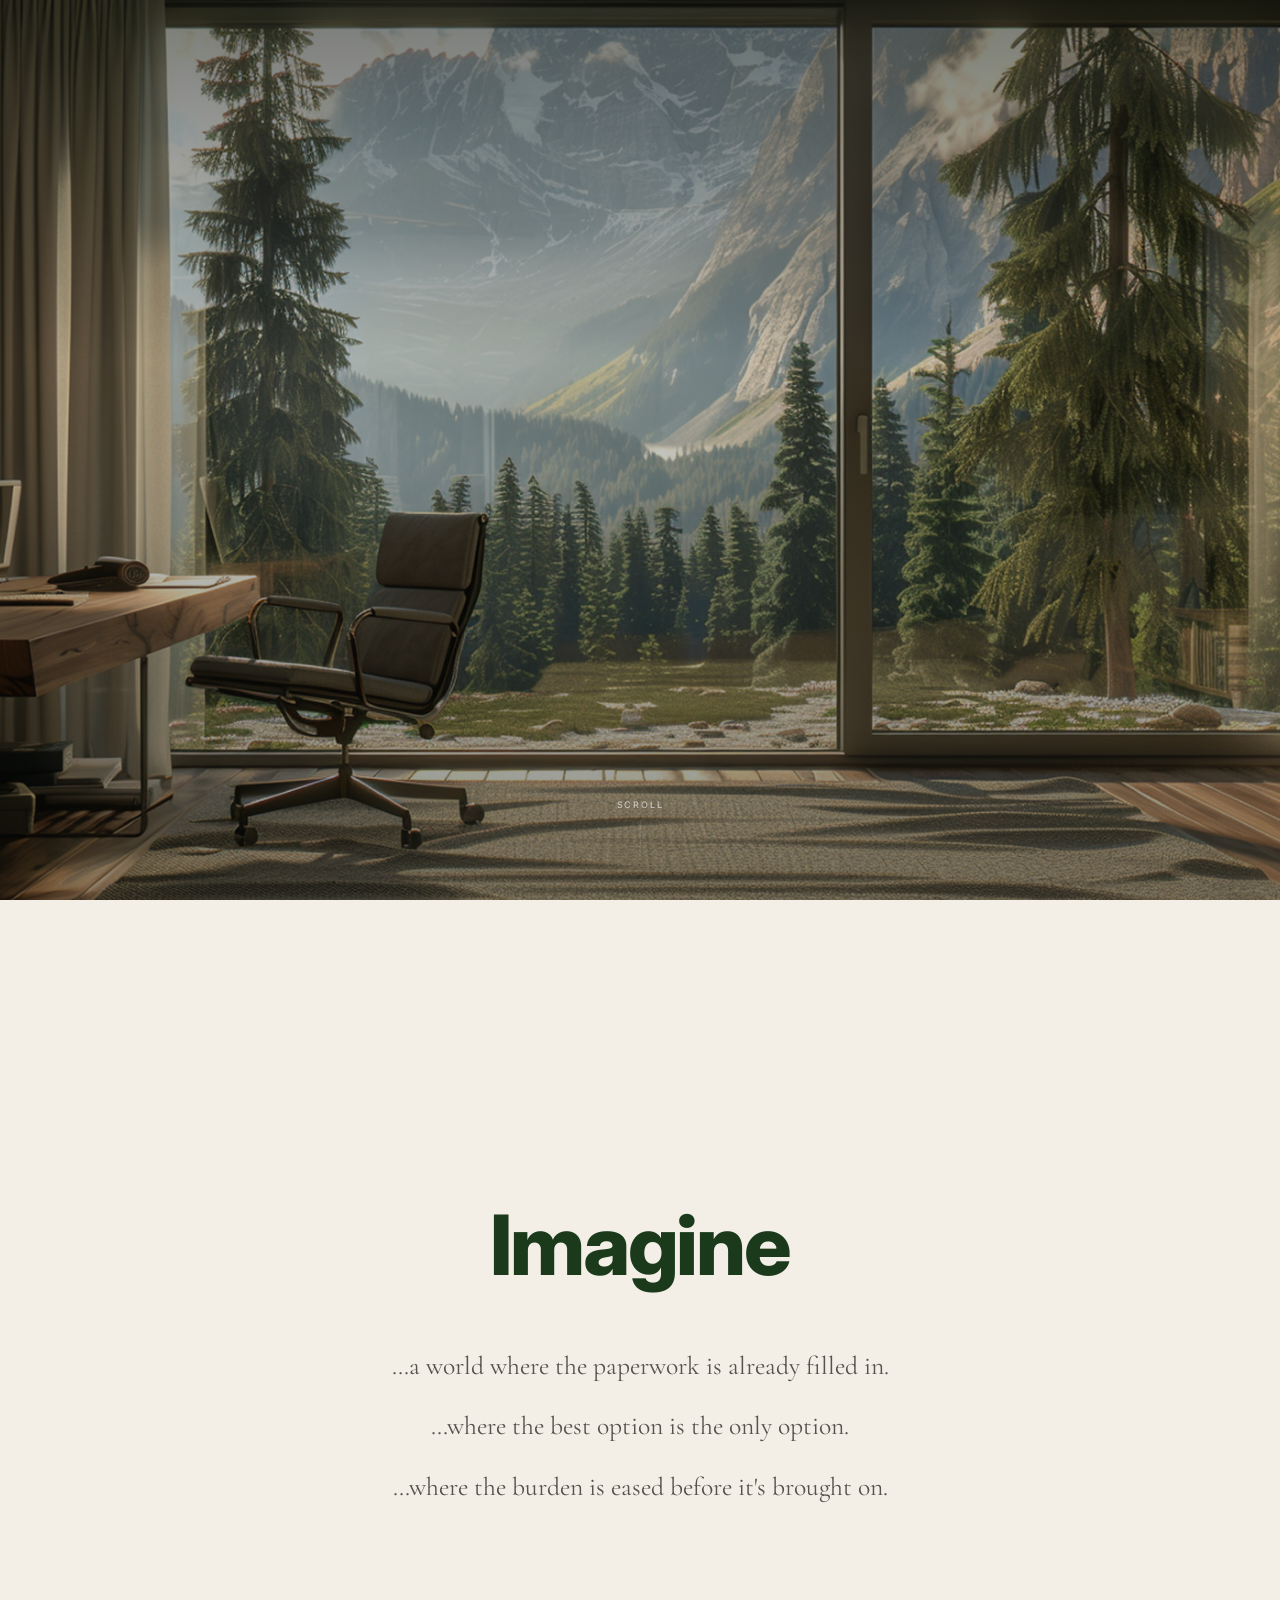
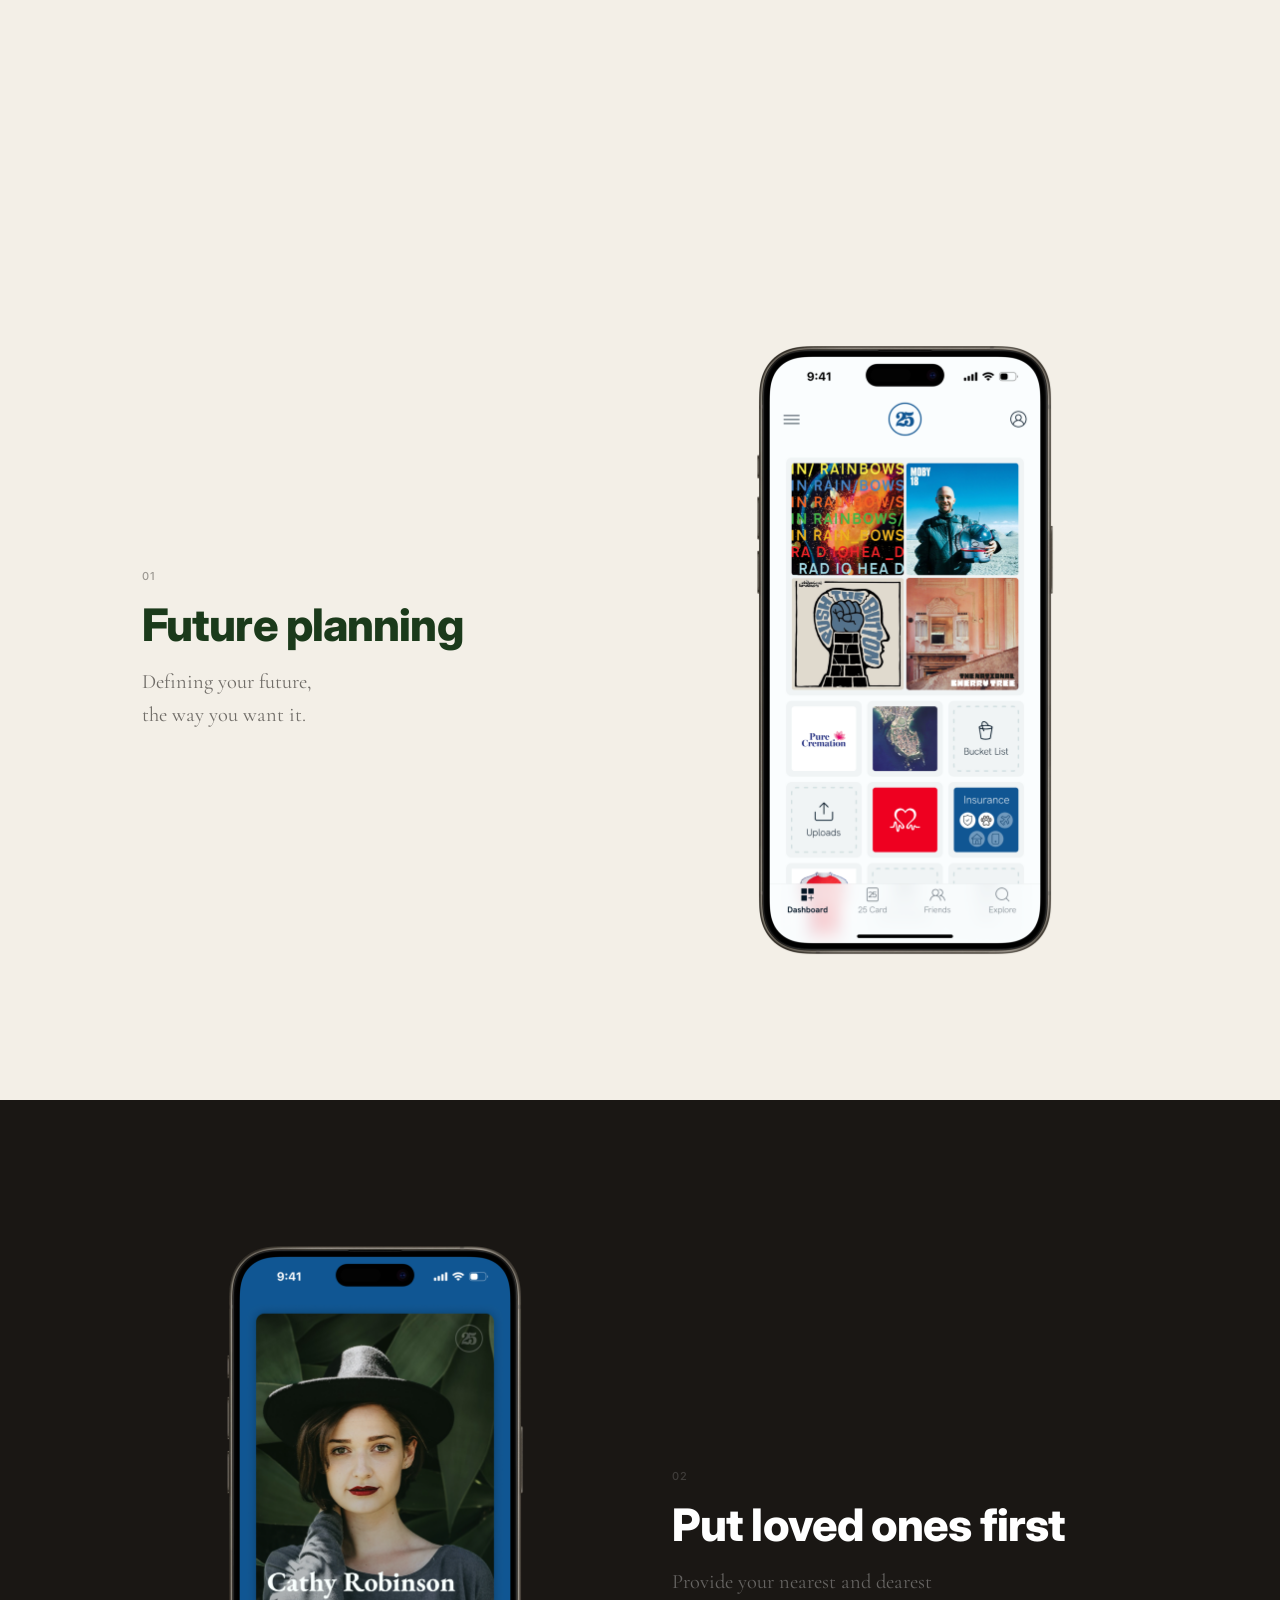
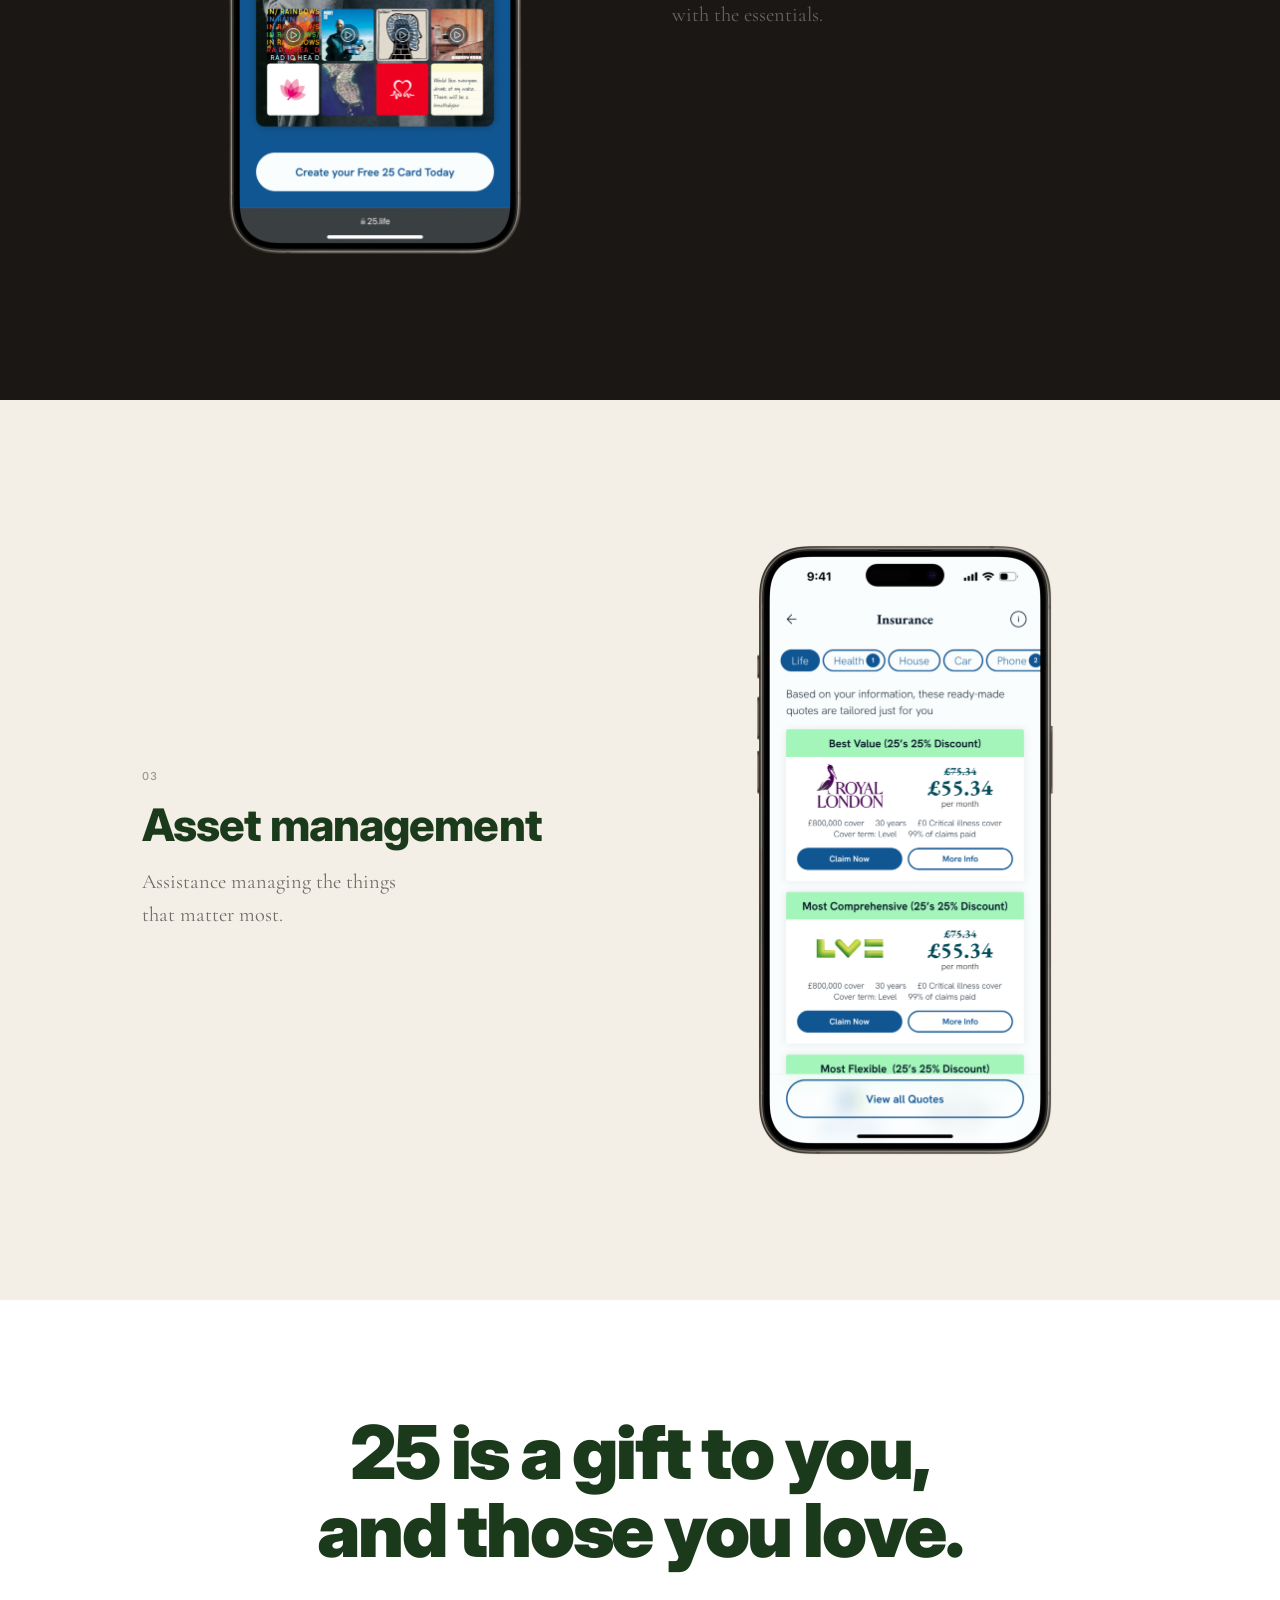
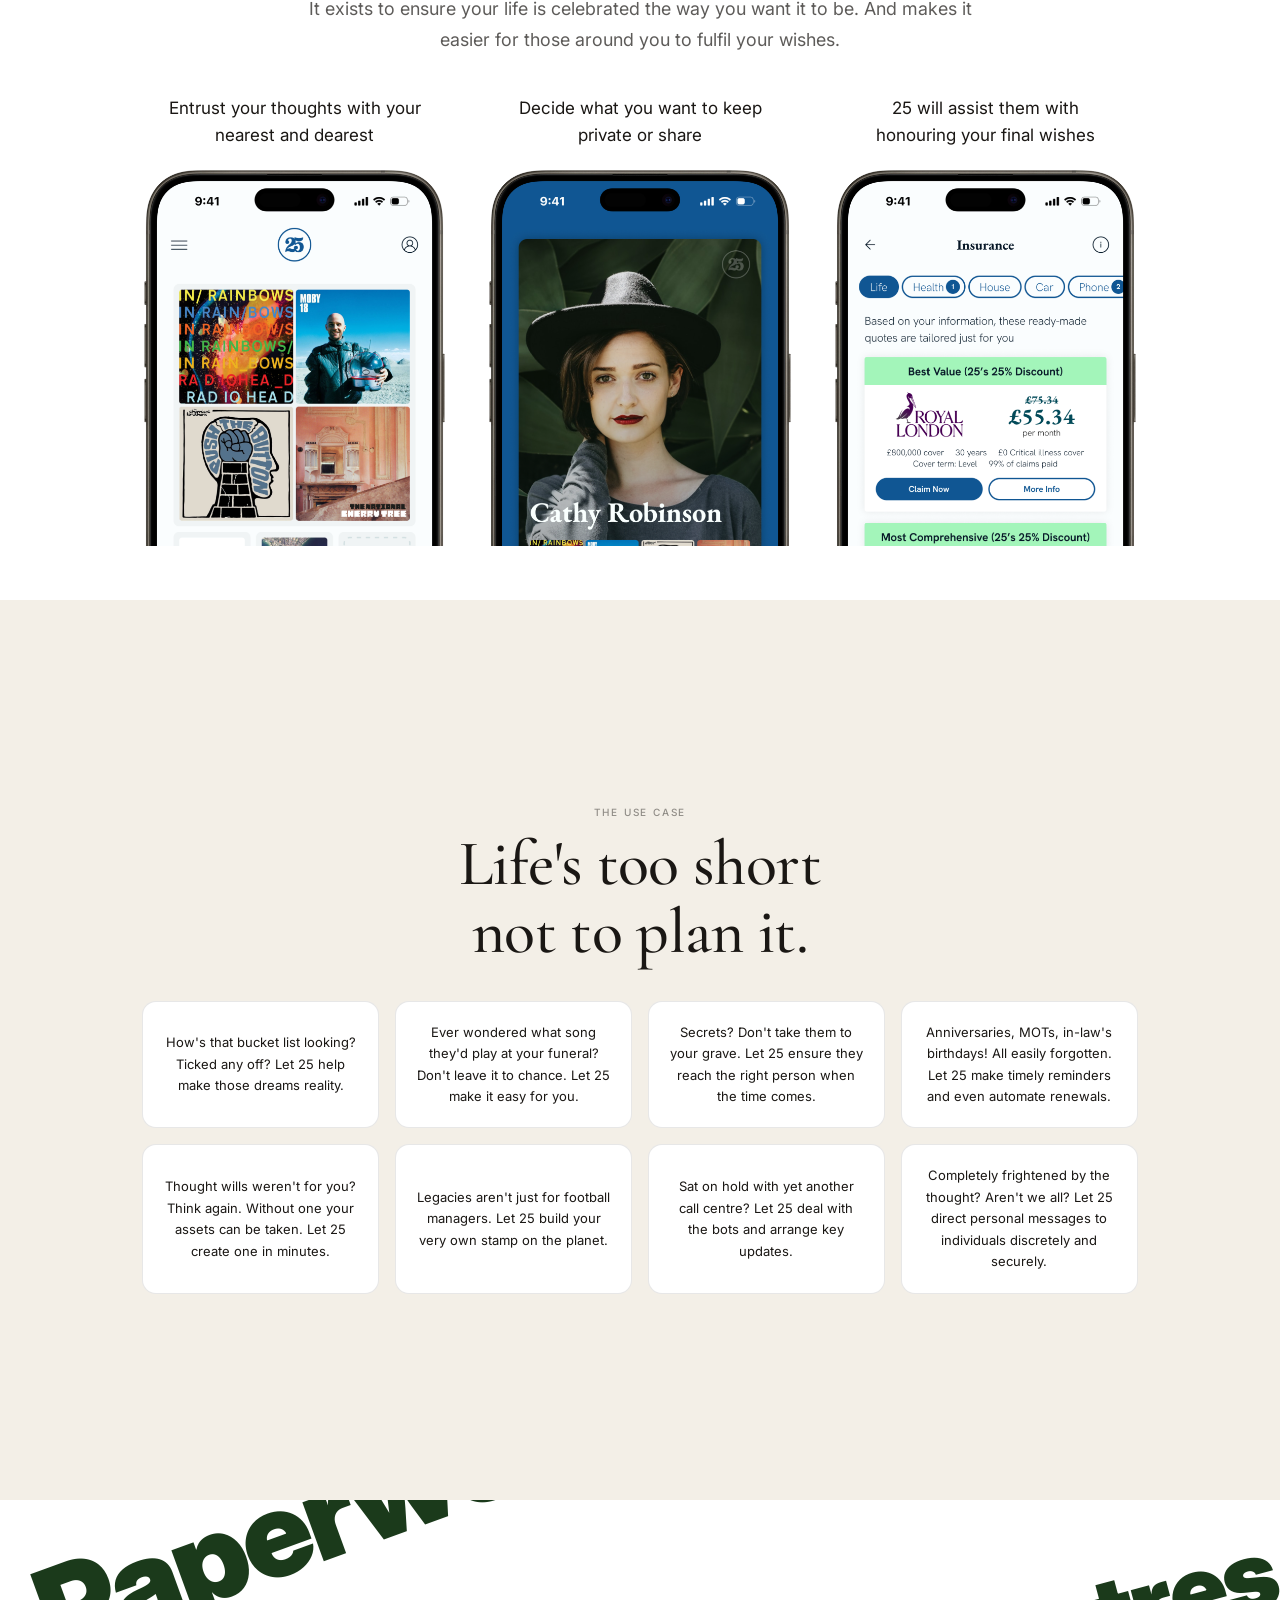
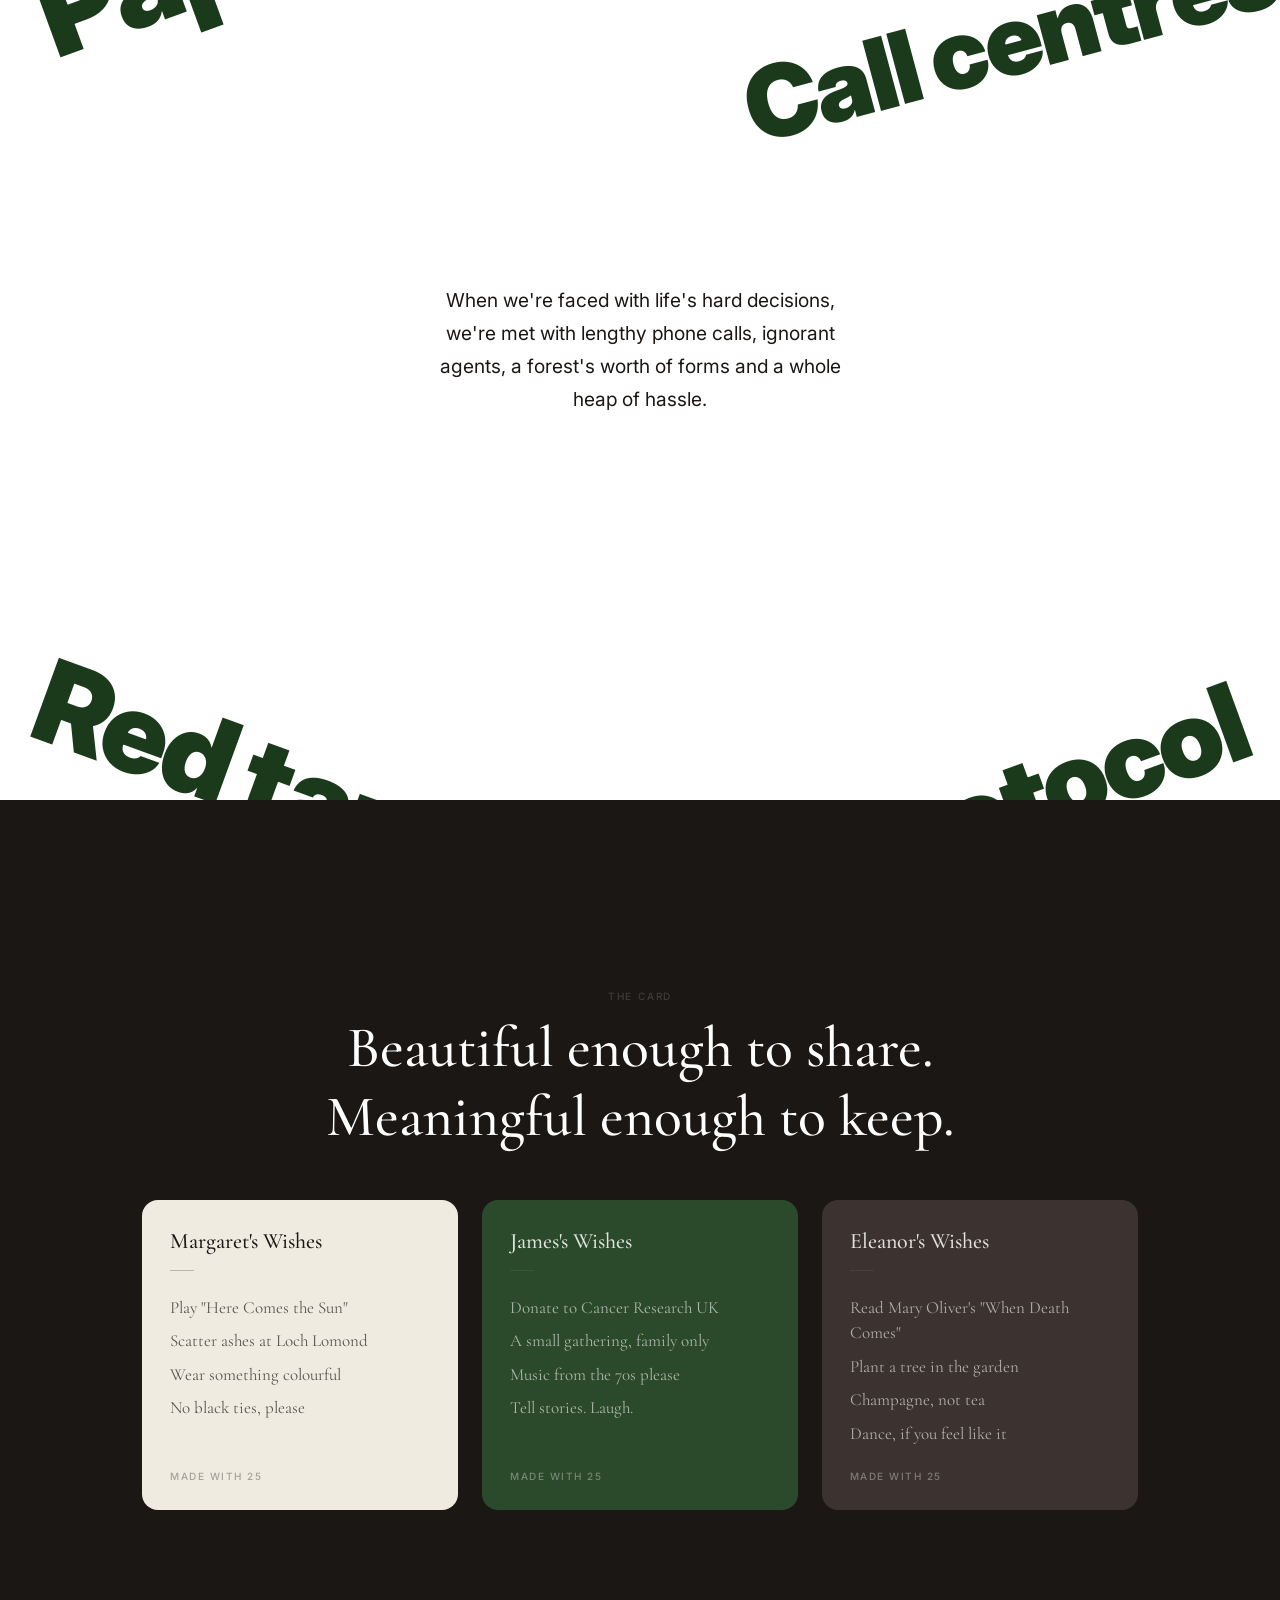
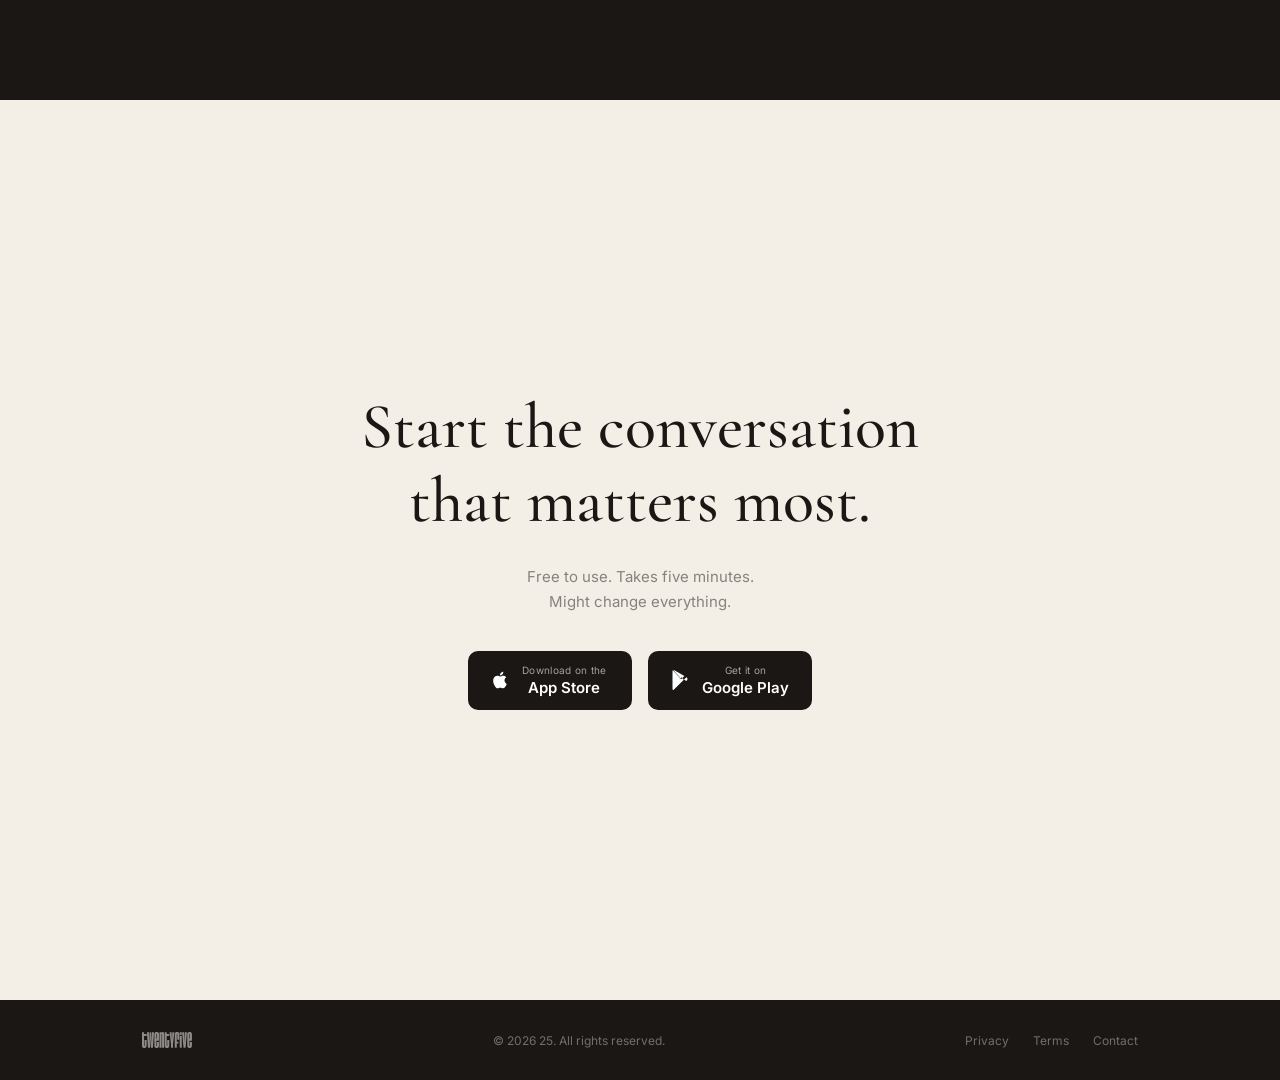
==== commit 3c0e3353: "5th commit Separate css and js file" ====
--- a/index.html
+++ b/index.html
@@ -7,537 +7,7 @@
   <link rel="preconnect" href="https://fonts.googleapis.com">
   <link rel="preconnect" href="https://fonts.gstatic.com" crossorigin>
   <link href="https://fonts.googleapis.com/css2?family=Cormorant+Garamond:wght@400;500;600&family=Inter:wght@300;400;500;600;700;800;900&display=swap" rel="stylesheet">
-  <style>
-    *, *::before, *::after { box-sizing: border-box; margin: 0; padding: 0; }
-
-    :root {
-      --cream: #F3EFE7;
-      --dark: #1A1714;
-      --green: #1B3A1B;
-      --white: #FFFFFF;
-      --pad-x: clamp(24px, 11.1vw, 160px);
-    }
-
-    html {
-      scroll-behavior: smooth;
-      scroll-snap-type: y mandatory;
-      overflow-y: scroll;
-      height: 100%;
-    }
-
-    body {
-      font-family: 'Inter', sans-serif;
-      color: var(--dark);
-      overflow-x: hidden;
-      background: var(--cream);
-      height: 100%;
-    }
-
-    section {
-      scroll-snap-align: start;
-      height: 100svh;
-      overflow: hidden;
-    }
-
-    img { max-width: 100%; display: block; }
-
-    /* ─── HERO ─── */
-    .hero {
-      position: relative;
-      height: 100svh;
-      min-height: 600px;
-      background: url('images/hero.png') center center / cover no-repeat;
-      display: flex;
-      align-items: center;
-      justify-content: center;
-      overflow: hidden;
-    }
-    .hero-overlay {
-      position: absolute;
-      inset: 0;
-      background: linear-gradient(in oklab 180deg,
-        oklab(15.8% -0.009 0.006 / 55%) 0%,
-        oklab(15.8% -0.009 0.006 / 20%) 40%,
-        oklab(15.8% -0.009 0.006 / 45%) 100%);
-      pointer-events: none;
-    }
-    #hero-canvas {
-      mix-blend-mode: overlay;
-      position: relative;
-      z-index: 1;
-      display: block;
-      width: min(1178px, 85vw);
-      aspect-ratio: 1178 / 483;
-      height: auto;
-    }
-    .hero-scroll {
-      position: absolute;
-      bottom: 40px;
-      left: 50%;
-      transform: translateX(-50%);
-      display: flex;
-      flex-direction: column;
-      align-items: center;
-      gap: 10px;
-    }
-    .hero-scroll span {
-      font-size: 9px;
-      font-weight: 500;
-      letter-spacing: 0.2em;
-      text-transform: uppercase;
-      color: rgba(255,255,255,0.6);
-    }
-    .hero-scroll svg { display: block; }
-
-    /* ─── IMAGINE ─── */
-    .imagine {
-      background: var(--cream);
-      padding: 0 var(--pad-x);
-      display: flex;
-      align-items: center;
-      justify-content: center;
-    }
-    .imagine-inner { text-align: center; }
-    .imagine h1 {
-      font-family: 'Inter', sans-serif;
-      font-weight: 800;
-      font-size: clamp(52px, 6.5vw, 88px);
-      color: var(--green);
-      letter-spacing: -0.025em;
-      margin-bottom: 52px;
-    }
-    .imagine-lines {
-      display: flex;
-      flex-direction: column;
-      gap: 22px;
-    }
-    .imagine-lines p {
-      font-family: 'Cormorant Garamond', serif;
-      font-size: clamp(19px, 2vw, 26px);
-      color: var(--dark);
-      opacity: 0.72;
-      line-height: 1.5;
-    }
-
-    /* ─── FEATURES ─── */
-    .feature {
-      display: grid;
-      grid-template-columns: 1fr 1fr;
-      align-items: center;
-      justify-content: center;
-      gap: clamp(40px, 5vw, 80px);
-      padding: 0 var(--pad-x);
-    }
-    .feature--light { background: var(--cream); }
-    .feature--dark  { background: var(--dark); }
-    .feature--reverse .feature-text { order: 2; }
-    .feature--reverse .feature-phone { order: 1; }
-
-    .feature-number {
-      font-size: 11px;
-      font-weight: 500;
-      letter-spacing: 0.12em;
-      color: var(--dark);
-      opacity: 0.4;
-      margin-bottom: 18px;
-    }
-    .feature--dark .feature-number { color: rgba(255,255,255,0.4); }
-    .feature h2 {
-      font-family: 'Inter', sans-serif;
-      font-weight: 800;
-      font-size: clamp(28px, 3.5vw, 48px);
-      color: var(--green);
-      letter-spacing: -0.02em;
-      line-height: 1.1;
-      margin-bottom: 16px;
-    }
-    .feature--dark h2 { color: white; }
-    .feature-text p {
-      font-family: 'Cormorant Garamond', serif;
-      font-size: clamp(17px, 1.6vw, 22px);
-      color: var(--dark);
-      opacity: 0.6;
-      line-height: 1.6;
-    }
-    .feature--dark .feature-text p { color: rgba(255,255,255,0.55); }
-    .feature-phone {
-      display: flex;
-      justify-content: center;
-    }
-    .feature-phone img {
-      width: min(300px, 100%);
-      height: auto;
-    }
-
-    /* ─── GIFT ─── */
-    .gift {
-      background: var(--white);
-      padding: 60px var(--pad-x) 0;
-      display: flex;
-      flex-direction: column;
-    }
-    .gift-header {
-      text-align: center;
-      max-width: 900px;
-      margin: 0 auto 40px;
-    }
-    .gift-header h2 {
-      font-family: 'Inter', sans-serif;
-      font-weight: 900;
-      font-size: clamp(36px, 5.8vw, 84px);
-      color: var(--green);
-      letter-spacing: -0.03em;
-      line-height: 1.05;
-      margin-bottom: 24px;
-    }
-    .gift-header p {
-      font-family: 'Inter', sans-serif;
-      font-size: clamp(15px, 1.4vw, 18px);
-      color: var(--dark);
-      opacity: 0.7;
-      line-height: 1.72;
-      max-width: 680px;
-      margin: 0 auto;
-    }
-    .gift-phones {
-      display: grid;
-      grid-template-columns: repeat(3, 1fr);
-      gap: 40px;
-    }
-    .gift-phone {
-      display: flex;
-      flex-direction: column;
-      align-items: center;
-      gap: 28px;
-    }
-    .gift-phone p {
-      font-size: 17px;
-      font-weight: 400;
-      color: var(--dark);
-      text-align: center;
-      line-height: 1.55;
-      max-width: 260px;
-    }
-    .gift-phone img {
-      width: 100%;
-      height: 42vh;
-      object-fit: cover;
-      object-position: top;
-    }
-
-    /* ─── USE CASES ─── */
-    .use-cases {
-      background: var(--cream);
-      padding: 60px var(--pad-x);
-      display: flex;
-      flex-direction: column;
-      justify-content: center;
-    }
-    .use-cases-header {
-      text-align: center;
-      margin-bottom: 36px;
-    }
-    .section-label {
-      display: block;
-      font-size: 10px;
-      font-weight: 500;
-      letter-spacing: 0.18em;
-      text-transform: uppercase;
-      color: var(--dark);
-      opacity: 0.45;
-      margin-bottom: 12px;
-    }
-    .use-cases-header h2 {
-      font-family: 'Cormorant Garamond', serif;
-      font-size: clamp(36px, 5vw, 64px);
-      font-weight: 500;
-      color: var(--dark);
-      line-height: 1.05;
-      letter-spacing: -0.01em;
-    }
-    .use-cases-grid {
-      display: grid;
-      grid-template-columns: repeat(4, 1fr);
-      gap: 20px;
-    }
-    .use-case-card {
-      background: white;
-      border: 1px solid rgba(26,23,20,0.1);
-      border-radius: 14px;
-      padding: 20px 20px;
-      display: flex;
-      align-items: center;
-      justify-content: center;
-      min-height: 100px;
-    }
-    .use-case-card p {
-      font-size: 14px;
-      color: var(--dark);
-      text-align: center;
-      line-height: 1.65;
-    }
-
-    /* ─── PAIN POINTS ─── */
-    .pain-points {
-      background: var(--white);
-      position: relative;
-      overflow: hidden;
-      display: flex;
-      align-items: center;
-      justify-content: center;
-    }
-    .pain-word {
-      position: absolute;
-      font-family: 'Inter', sans-serif;
-      font-weight: 900;
-      color: var(--green);
-      line-height: 1;
-      letter-spacing: -0.03em;
-      white-space: nowrap;
-    }
-    .pain-word--paperwork {
-      font-size: clamp(56px, 9.5vw, 136px);
-      top: 60px; left: 20px;
-      transform: rotate(-20deg);
-      transform-origin: left top;
-    }
-    .pain-word--callcentres {
-      font-size: clamp(44px, 7.8vw, 112px);
-      top: 20px; right: 20px;
-      transform: rotate(-15deg);
-      transform-origin: right top;
-    }
-    .pain-word--redtape {
-      font-size: clamp(50px, 9vw, 130px);
-      bottom: 50px; left: 20px;
-      transform: rotate(20deg);
-      transform-origin: left bottom;
-    }
-    .pain-word--protocol {
-      font-size: clamp(46px, 8.5vw, 122px);
-      bottom: 30px; right: 20px;
-      transform: rotate(-20deg);
-      transform-origin: right bottom;
-    }
-    .pain-body {
-      max-width: 540px;
-      text-align: center;
-      position: relative;
-      z-index: 1;
-      padding: 0 clamp(16px, 5vw, 60px);
-    }
-    .pain-body p {
-      font-size: clamp(16px, 1.5vw, 21px);
-      color: var(--dark);
-      line-height: 1.72;
-    }
-
-    /* ─── THE CARD ─── */
-    .the-card {
-      background: var(--dark);
-      padding: 72px var(--pad-x);
-      display: flex;
-      flex-direction: column;
-      justify-content: center;
-    }
-    .the-card-header {
-      text-align: center;
-      margin-bottom: 48px;
-    }
-    .the-card-header .section-label { color: rgba(255,255,255,0.35); }
-    .the-card-header h2 {
-      font-family: 'Cormorant Garamond', serif;
-      font-size: clamp(32px, 4.5vw, 62px);
-      font-weight: 500;
-      color: white;
-      line-height: 1.2;
-    }
-    .wish-cards {
-      display: grid;
-      grid-template-columns: repeat(3, 1fr);
-      gap: 24px;
-      max-width: 1024px;
-      margin: 0 auto;
-    }
-    .wish-card {
-      border-radius: 16px;
-      padding: 28px 28px;
-      display: flex;
-      flex-direction: column;
-      justify-content: space-between;
-      min-height: 300px;
-    }
-    .wish-card--cream  { background: #F0EBE1; }
-    .wish-card--forest { background: #2B4A2B; }
-    .wish-card--mocha  { background: #3C3330; }
-
-    .wish-card-name {
-      font-family: 'Cormorant Garamond', serif;
-      font-size: 22px;
-      font-weight: 500;
-      color: var(--dark);
-      margin-bottom: 16px;
-    }
-    .wish-card--forest .wish-card-name,
-    .wish-card--mocha  .wish-card-name { color: rgba(255,255,255,0.85); }
-
-    .wish-card-divider {
-      width: 24px;
-      height: 1px;
-      background: var(--dark);
-      opacity: 0.25;
-      margin-bottom: 24px;
-    }
-    .wish-card--forest .wish-card-divider,
-    .wish-card--mocha  .wish-card-divider { background: rgba(255,255,255,0.25); }
-
-    .wish-card-items {
-      list-style: none;
-      display: flex;
-      flex-direction: column;
-      gap: 8px;
-      flex: 1;
-    }
-    .wish-card-items li {
-      font-family: 'Cormorant Garamond', serif;
-      font-size: 17px;
-      color: var(--dark);
-      opacity: 0.7;
-      line-height: 1.5;
-    }
-    .wish-card--forest .wish-card-items li,
-    .wish-card--mocha  .wish-card-items li { color: rgba(255,255,255,0.6); opacity: 1; }
-
-    .wish-card-footer {
-      font-size: 10px;
-      font-weight: 500;
-      letter-spacing: 0.15em;
-      text-transform: uppercase;
-      color: var(--dark);
-      opacity: 0.35;
-      margin-top: 24px;
-    }
-    .wish-card--forest .wish-card-footer,
-    .wish-card--mocha  .wish-card-footer { color: rgba(255,255,255,0.35); opacity: 1; }
-
-    /* ─── CTA ─── */
-    .cta {
-      background: var(--cream);
-      padding: 40px var(--pad-x);
-      text-align: center;
-      display: flex;
-      flex-direction: column;
-      align-items: center;
-      justify-content: center;
-      gap: 28px;
-    }
-    .cta h2 {
-      font-family: 'Cormorant Garamond', serif;
-      font-size: clamp(36px, 5vw, 68px);
-      font-weight: 500;
-      color: var(--dark);
-      line-height: 1.15;
-    }
-    .cta-sub {
-      font-size: 15px;
-      color: var(--dark);
-      opacity: 0.5;
-      line-height: 1.65;
-    }
-    .app-buttons {
-      display: flex;
-      gap: 16px;
-      flex-wrap: wrap;
-      justify-content: center;
-      margin-top: 8px;
-    }
-    .app-btn {
-      background: var(--dark);
-      color: white;
-      border-radius: 10px;
-      padding: 13px 22px;
-      display: flex;
-      align-items: center;
-      gap: 12px;
-      text-decoration: none;
-      min-width: 164px;
-      transition: opacity 0.2s;
-    }
-    .app-btn:hover { opacity: 0.82; }
-    .app-btn-icon { width: 20px; height: 20px; flex-shrink: 0; fill: white; }
-    .app-btn-text .small {
-      display: block;
-      font-size: 10px;
-      opacity: 0.6;
-      letter-spacing: 0.03em;
-      margin-bottom: 2px;
-    }
-    .app-btn-text .big {
-      display: block;
-      font-size: 15px;
-      font-weight: 600;
-    }
-
-    /* ─── FOOTER ─── */
-    footer {
-      background: var(--dark);
-      padding: 32px var(--pad-x);
-      display: flex;
-      align-items: center;
-      justify-content: space-between;
-      flex-wrap: wrap;
-      gap: 16px;
-    }
-    .footer-logo { height: 16px; opacity: 0.5; }
-    .footer-copy { font-size: 12px; color: rgba(255,255,255,0.38); }
-    .footer-links { display: flex; gap: 24px; }
-    .footer-links a {
-      font-size: 12px;
-      color: rgba(255,255,255,0.38);
-      text-decoration: none;
-      transition: color 0.2s;
-    }
-    .footer-links a:hover { color: rgba(255,255,255,0.75); }
-
-    /* ─── RESPONSIVE ─── */
-    @media (max-width: 900px) {
-      section { height: auto; min-height: 100svh; overflow-y: auto; }
-
-      .feature {
-        grid-template-columns: 1fr;
-        padding: 80px var(--pad-x);
-        gap: 48px;
-      }
-      .feature--reverse .feature-text { order: unset; }
-      .feature--reverse .feature-phone { order: unset; }
-      .feature-phone { order: -1; }
-      .feature-phone img { width: min(260px, 65%); }
-
-      .gift-phones { grid-template-columns: 1fr; max-width: 360px; margin: 0 auto; }
-      .gift-phone img { height: 320px; }
-
-      .use-cases-grid { grid-template-columns: repeat(2, 1fr); }
-
-      .wish-cards { grid-template-columns: 1fr; max-width: 400px; }
-    }
-
-    @media (max-width: 600px) {
-      .use-cases-grid { grid-template-columns: 1fr; }
-
-      .pain-points { padding: 80px 24px; }
-      .pain-word { font-size: clamp(40px, 12vw, 72px); }
-
-      footer {
-        flex-direction: column;
-        align-items: flex-start;
-        gap: 20px;
-      }
-    }
-
-    @media (max-width: 400px) {
-      .gift-header h2 { font-size: 32px; }
-    }
-  </style>
+  <link rel="stylesheet" href="styles.css">
 </head>
 <body>
 
@@ -752,54 +222,7 @@
     </nav>
   </footer>
 
-  <script type="module">
-    import { FlutedGlass } from 'https://esm.sh/@paper-design/shaders@0.0.71';
-
-    const canvas = document.getElementById('hero-canvas');
-    const aspect = 483 / 1178;
-
-    function getSize() {
-      const w = Math.min(1178, window.innerWidth * 0.85);
-      return { width: Math.round(w), height: Math.round(w * aspect) };
-    }
-
-    const { width, height } = getSize();
-    canvas.width = width;
-    canvas.height = height;
-
-    const shader = new FlutedGlass({
-      canvas,
-      size: 0.83,
-      shape: 'wave',
-      angle: -125,
-      distortionShape: 'contour',
-      distortion: 0.62,
-      shift: 0,
-      blur: 0.8,
-      edges: 0.21,
-      stretch: 0.11,
-      image: 'images/logo-twentyfive.png',
-      scale: 1,
-      fit: 'contain',
-      highlights: 0,
-      shadows: 0,
-      grainOverlay: 0,
-      grainMixer: 0.13,
-      colorBack: '#00000000',
-      colorHighlight: '#FFFFFF',
-      colorShadow: '#000000',
-    });
-    shader.play();
-
-    let rafId;
-    window.addEventListener('resize', () => {
-      cancelAnimationFrame(rafId);
-      rafId = requestAnimationFrame(() => {
-        const { width, height } = getSize();
-        shader.setSize(width, height);
-      });
-    }, { passive: true });
-  </script>
+  <script type="module" src="main.js"></script>
 
 </body>
 </html>
--- a/styles.css
+++ b/styles.css
@@ -0,0 +1,593 @@
+*, *::before, *::after { box-sizing: border-box; margin: 0; padding: 0; }
+
+:root {
+  --cream: #F3EFE7;
+  --dark: #1A1714;
+  --green: #1B3A1B;
+  --white: #FFFFFF;
+  --pad-x: clamp(24px, 11.1vw, 160px);
+}
+
+/* ─── BASE ─── */
+
+html {
+  scroll-behavior: smooth;
+}
+
+body {
+  font-family: 'Inter', sans-serif;
+  color: var(--dark);
+  background: var(--cream);
+  overflow-x: hidden;
+  overflow-y: scroll;
+  scroll-snap-type: y mandatory;
+}
+
+img { max-width: 100%; display: block; }
+
+/* ─── SNAP SECTIONS ─── */
+
+section {
+  scroll-snap-align: start;
+  scroll-snap-stop: always;
+  height: 100svh;
+  overflow: hidden;
+  display: flex;
+  flex-direction: column;
+  justify-content: center;
+}
+
+/* ─── HERO ─── */
+
+.hero {
+  position: relative;
+  background: url('images/hero.png') center center / cover no-repeat;
+  align-items: center;
+}
+
+.hero-overlay {
+  position: absolute;
+  inset: 0;
+  background: linear-gradient(in oklab 180deg,
+    oklab(15.8% -0.009 0.006 / 55%) 0%,
+    oklab(15.8% -0.009 0.006 / 20%) 40%,
+    oklab(15.8% -0.009 0.006 / 45%) 100%);
+  pointer-events: none;
+}
+
+#hero-canvas {
+  mix-blend-mode: overlay;
+  position: relative;
+  z-index: 1;
+  display: block;
+  width: min(1178px, 85vw);
+  aspect-ratio: 1178 / 483;
+  height: auto;
+}
+
+.hero-scroll {
+  position: absolute;
+  bottom: 40px;
+  left: 50%;
+  transform: translateX(-50%);
+  display: flex;
+  flex-direction: column;
+  align-items: center;
+  gap: 10px;
+}
+
+.hero-scroll span {
+  font-size: 9px;
+  font-weight: 500;
+  letter-spacing: 0.2em;
+  text-transform: uppercase;
+  color: rgba(255,255,255,0.6);
+}
+
+.hero-scroll svg { display: block; }
+
+/* ─── IMAGINE ─── */
+
+.imagine {
+  background: var(--cream);
+  padding: 0 var(--pad-x);
+  align-items: center;
+}
+
+.imagine-inner { text-align: center; }
+
+.imagine h1 {
+  font-family: 'Inter', sans-serif;
+  font-weight: 800;
+  font-size: clamp(52px, 6.5vw, 88px);
+  color: var(--green);
+  letter-spacing: -0.025em;
+  margin-bottom: 52px;
+}
+
+.imagine-lines {
+  display: flex;
+  flex-direction: column;
+  gap: 22px;
+}
+
+.imagine-lines p {
+  font-family: 'Cormorant Garamond', serif;
+  font-size: clamp(19px, 2vw, 26px);
+  color: var(--dark);
+  opacity: 0.72;
+  line-height: 1.5;
+}
+
+/* ─── FEATURES ─── */
+
+.feature {
+  display: grid;
+  grid-template-columns: 1fr 1fr;
+  align-items: center;
+  gap: clamp(40px, 5vw, 80px);
+  padding: 0 var(--pad-x);
+}
+
+.feature--light { background: var(--cream); }
+.feature--dark  { background: var(--dark); }
+.feature--reverse .feature-text { order: 2; }
+.feature--reverse .feature-phone { order: 1; }
+
+.feature-number {
+  font-size: 11px;
+  font-weight: 500;
+  letter-spacing: 0.12em;
+  color: var(--dark);
+  opacity: 0.4;
+  margin-bottom: 18px;
+}
+
+.feature--dark .feature-number { color: rgba(255,255,255,0.4); }
+
+.feature h2 {
+  font-family: 'Inter', sans-serif;
+  font-weight: 800;
+  font-size: clamp(28px, 3.5vw, 48px);
+  color: var(--green);
+  letter-spacing: -0.02em;
+  line-height: 1.1;
+  margin-bottom: 16px;
+}
+
+.feature--dark h2 { color: white; }
+
+.feature-text p {
+  font-family: 'Cormorant Garamond', serif;
+  font-size: clamp(17px, 1.6vw, 22px);
+  color: var(--dark);
+  opacity: 0.6;
+  line-height: 1.6;
+}
+
+.feature--dark .feature-text p { color: rgba(255,255,255,0.55); }
+
+.feature-phone { display: flex; justify-content: center; }
+
+.feature-phone img {
+  width: min(300px, 100%);
+  height: auto;
+}
+
+/* ─── GIFT ─── */
+
+.gift {
+  background: var(--white);
+  padding: 60px var(--pad-x) 0;
+}
+
+.gift-header {
+  text-align: center;
+  max-width: 900px;
+  margin: 0 auto 40px;
+}
+
+.gift-header h2 {
+  font-family: 'Inter', sans-serif;
+  font-weight: 900;
+  font-size: clamp(36px, 5.8vw, 84px);
+  color: var(--green);
+  letter-spacing: -0.03em;
+  line-height: 1.05;
+  margin-bottom: 24px;
+}
+
+.gift-header p {
+  font-family: 'Inter', sans-serif;
+  font-size: clamp(15px, 1.4vw, 18px);
+  color: var(--dark);
+  opacity: 0.7;
+  line-height: 1.72;
+  max-width: 680px;
+  margin: 0 auto;
+}
+
+.gift-phones {
+  display: grid;
+  grid-template-columns: repeat(3, 1fr);
+  gap: 40px;
+}
+
+.gift-phone {
+  display: flex;
+  flex-direction: column;
+  align-items: center;
+  gap: 20px;
+}
+
+.gift-phone p {
+  font-size: 17px;
+  font-weight: 400;
+  color: var(--dark);
+  text-align: center;
+  line-height: 1.55;
+  max-width: 260px;
+}
+
+.gift-phone img {
+  width: 100%;
+  height: 42vh;
+  object-fit: cover;
+  object-position: top;
+}
+
+/* ─── USE CASES ─── */
+
+.use-cases {
+  background: var(--cream);
+  padding: 60px var(--pad-x);
+}
+
+.use-cases-header {
+  text-align: center;
+  margin-bottom: 36px;
+}
+
+.section-label {
+  display: block;
+  font-size: 10px;
+  font-weight: 500;
+  letter-spacing: 0.18em;
+  text-transform: uppercase;
+  color: var(--dark);
+  opacity: 0.45;
+  margin-bottom: 12px;
+}
+
+.use-cases-header h2 {
+  font-family: 'Cormorant Garamond', serif;
+  font-size: clamp(36px, 5vw, 64px);
+  font-weight: 500;
+  color: var(--dark);
+  line-height: 1.05;
+  letter-spacing: -0.01em;
+}
+
+.use-cases-grid {
+  display: grid;
+  grid-template-columns: repeat(4, 1fr);
+  gap: 16px;
+}
+
+.use-case-card {
+  background: white;
+  border: 1px solid rgba(26,23,20,0.1);
+  border-radius: 14px;
+  padding: 20px;
+  display: flex;
+  align-items: center;
+  justify-content: center;
+  min-height: 100px;
+}
+
+.use-case-card p {
+  font-size: 13px;
+  color: var(--dark);
+  text-align: center;
+  line-height: 1.65;
+}
+
+/* ─── PAIN POINTS ─── */
+
+.pain-points {
+  background: var(--white);
+  position: relative;
+  align-items: center;
+}
+
+.pain-word {
+  position: absolute;
+  font-family: 'Inter', sans-serif;
+  font-weight: 900;
+  color: var(--green);
+  line-height: 1;
+  letter-spacing: -0.03em;
+  white-space: nowrap;
+}
+
+.pain-word--paperwork {
+  font-size: clamp(56px, 9.5vw, 136px);
+  top: 60px; left: 20px;
+  transform: rotate(-20deg);
+  transform-origin: left top;
+}
+
+.pain-word--callcentres {
+  font-size: clamp(44px, 7.8vw, 112px);
+  top: 20px; right: 20px;
+  transform: rotate(-15deg);
+  transform-origin: right top;
+}
+
+.pain-word--redtape {
+  font-size: clamp(50px, 9vw, 130px);
+  bottom: 50px; left: 20px;
+  transform: rotate(20deg);
+  transform-origin: left bottom;
+}
+
+.pain-word--protocol {
+  font-size: clamp(46px, 8.5vw, 122px);
+  bottom: 30px; right: 20px;
+  transform: rotate(-20deg);
+  transform-origin: right bottom;
+}
+
+.pain-body {
+  max-width: 540px;
+  text-align: center;
+  position: relative;
+  z-index: 1;
+  padding: 0 clamp(16px, 5vw, 60px);
+}
+
+.pain-body p {
+  font-size: clamp(16px, 1.5vw, 21px);
+  color: var(--dark);
+  line-height: 1.72;
+}
+
+/* ─── THE CARD ─── */
+
+.the-card {
+  background: var(--dark);
+  padding: 72px var(--pad-x);
+}
+
+.the-card-header {
+  text-align: center;
+  margin-bottom: 48px;
+}
+
+.the-card-header .section-label { color: rgba(255,255,255,0.35); }
+
+.the-card-header h2 {
+  font-family: 'Cormorant Garamond', serif;
+  font-size: clamp(32px, 4.5vw, 62px);
+  font-weight: 500;
+  color: white;
+  line-height: 1.2;
+}
+
+.wish-cards {
+  display: grid;
+  grid-template-columns: repeat(3, 1fr);
+  gap: 24px;
+  max-width: 1024px;
+  margin: 0 auto;
+}
+
+.wish-card {
+  border-radius: 16px;
+  padding: 28px;
+  display: flex;
+  flex-direction: column;
+  justify-content: space-between;
+  min-height: 300px;
+}
+
+.wish-card--cream  { background: #F0EBE1; }
+.wish-card--forest { background: #2B4A2B; }
+.wish-card--mocha  { background: #3C3330; }
+
+.wish-card-name {
+  font-family: 'Cormorant Garamond', serif;
+  font-size: 22px;
+  font-weight: 500;
+  color: var(--dark);
+  margin-bottom: 16px;
+}
+
+.wish-card--forest .wish-card-name,
+.wish-card--mocha  .wish-card-name { color: rgba(255,255,255,0.85); }
+
+.wish-card-divider {
+  width: 24px;
+  height: 1px;
+  background: var(--dark);
+  opacity: 0.25;
+  margin-bottom: 24px;
+}
+
+.wish-card--forest .wish-card-divider,
+.wish-card--mocha  .wish-card-divider { background: rgba(255,255,255,0.25); }
+
+.wish-card-items {
+  list-style: none;
+  display: flex;
+  flex-direction: column;
+  gap: 8px;
+  flex: 1;
+}
+
+.wish-card-items li {
+  font-family: 'Cormorant Garamond', serif;
+  font-size: 17px;
+  color: var(--dark);
+  opacity: 0.7;
+  line-height: 1.5;
+}
+
+.wish-card--forest .wish-card-items li,
+.wish-card--mocha  .wish-card-items li { color: rgba(255,255,255,0.6); opacity: 1; }
+
+.wish-card-footer {
+  font-size: 10px;
+  font-weight: 500;
+  letter-spacing: 0.15em;
+  text-transform: uppercase;
+  color: var(--dark);
+  opacity: 0.35;
+  margin-top: 24px;
+}
+
+.wish-card--forest .wish-card-footer,
+.wish-card--mocha  .wish-card-footer { color: rgba(255,255,255,0.35); opacity: 1; }
+
+/* ─── CTA ─── */
+
+.cta {
+  background: var(--cream);
+  padding: 40px var(--pad-x);
+  text-align: center;
+  align-items: center;
+  gap: 28px;
+}
+
+.cta h2 {
+  font-family: 'Cormorant Garamond', serif;
+  font-size: clamp(36px, 5vw, 68px);
+  font-weight: 500;
+  color: var(--dark);
+  line-height: 1.15;
+}
+
+.cta-sub {
+  font-size: 15px;
+  color: var(--dark);
+  opacity: 0.5;
+  line-height: 1.65;
+}
+
+.app-buttons {
+  display: flex;
+  gap: 16px;
+  flex-wrap: wrap;
+  justify-content: center;
+  margin-top: 8px;
+}
+
+.app-btn {
+  background: var(--dark);
+  color: white;
+  border-radius: 10px;
+  padding: 13px 22px;
+  display: flex;
+  align-items: center;
+  gap: 12px;
+  text-decoration: none;
+  min-width: 164px;
+  transition: opacity 0.2s;
+}
+
+.app-btn:hover { opacity: 0.82; }
+
+.app-btn-icon { width: 20px; height: 20px; flex-shrink: 0; fill: white; }
+
+.app-btn-text .small {
+  display: block;
+  font-size: 10px;
+  opacity: 0.6;
+  letter-spacing: 0.03em;
+  margin-bottom: 2px;
+}
+
+.app-btn-text .big {
+  display: block;
+  font-size: 15px;
+  font-weight: 600;
+}
+
+/* ─── FOOTER ─── */
+
+footer {
+  background: var(--dark);
+  padding: 32px var(--pad-x);
+  display: flex;
+  align-items: center;
+  justify-content: space-between;
+  flex-wrap: wrap;
+  gap: 16px;
+  scroll-snap-align: start;
+}
+
+.footer-logo { height: 16px; opacity: 0.5; }
+.footer-copy { font-size: 12px; color: rgba(255,255,255,0.38); }
+
+.footer-links { display: flex; gap: 24px; }
+
+.footer-links a {
+  font-size: 12px;
+  color: rgba(255,255,255,0.38);
+  text-decoration: none;
+  transition: color 0.2s;
+}
+
+.footer-links a:hover { color: rgba(255,255,255,0.75); }
+
+/* ─── RESPONSIVE ─── */
+
+@media (max-width: 900px) {
+  html { scroll-snap-type: none; }
+
+  section {
+    height: auto;
+    min-height: 100svh;
+    overflow-y: auto;
+    scroll-snap-align: none;
+    scroll-snap-stop: normal;
+  }
+
+  footer { scroll-snap-align: none; }
+
+  .feature {
+    grid-template-columns: 1fr;
+    padding: 80px var(--pad-x);
+    gap: 48px;
+  }
+
+  .feature--reverse .feature-text { order: unset; }
+  .feature--reverse .feature-phone { order: unset; }
+  .feature-phone { order: -1; }
+  .feature-phone img { width: min(260px, 65%); }
+
+  .gift { padding: 60px var(--pad-x) 0; }
+  .gift-phones { grid-template-columns: 1fr; max-width: 360px; margin: 0 auto; }
+  .gift-phone img { height: 320px; }
+
+  .use-cases-grid { grid-template-columns: repeat(2, 1fr); }
+
+  .wish-cards { grid-template-columns: 1fr; max-width: 400px; }
+}
+
+@media (max-width: 600px) {
+  .use-cases-grid { grid-template-columns: 1fr; }
+
+  .pain-points { padding: 80px 24px; }
+  .pain-word { font-size: clamp(40px, 12vw, 72px); }
+
+  footer {
+    flex-direction: column;
+    align-items: flex-start;
+    gap: 20px;
+  }
+}
+
+@media (max-width: 400px) {
+  .gift-header h2 { font-size: 32px; }
+}
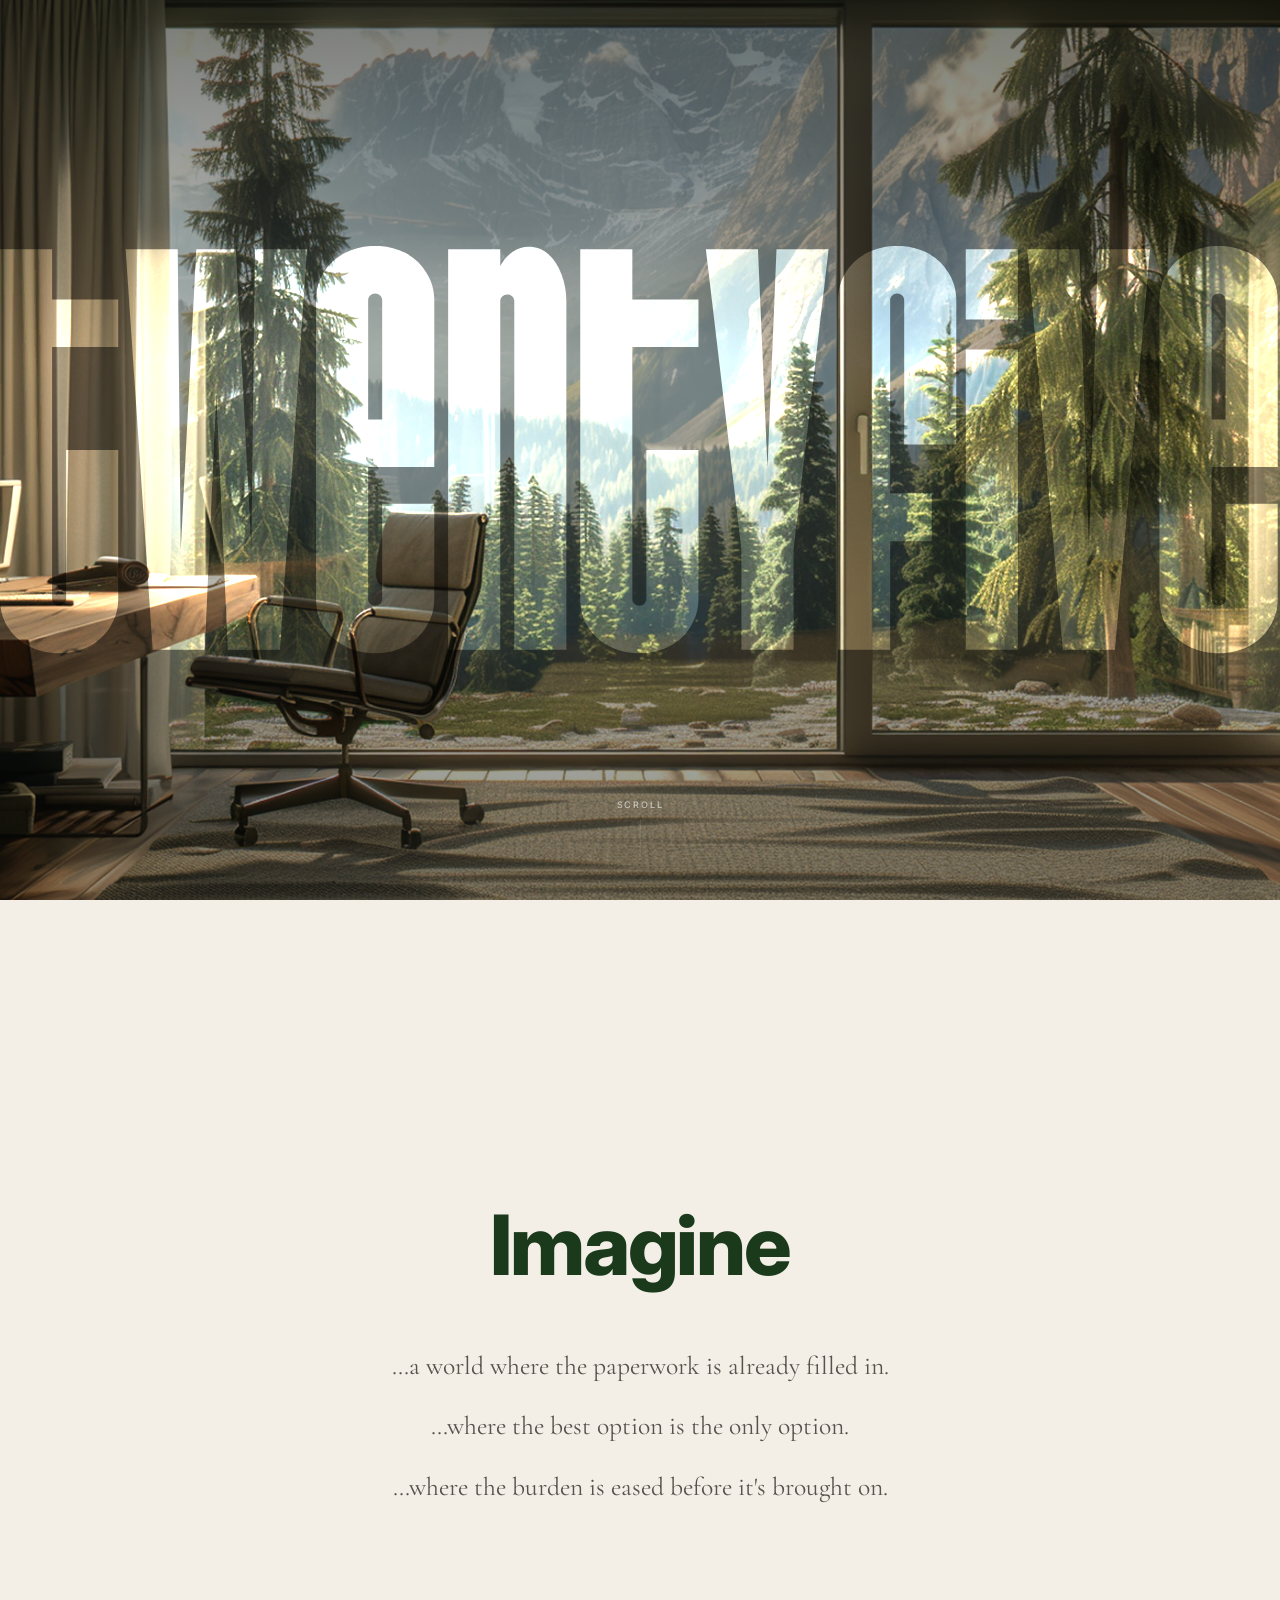
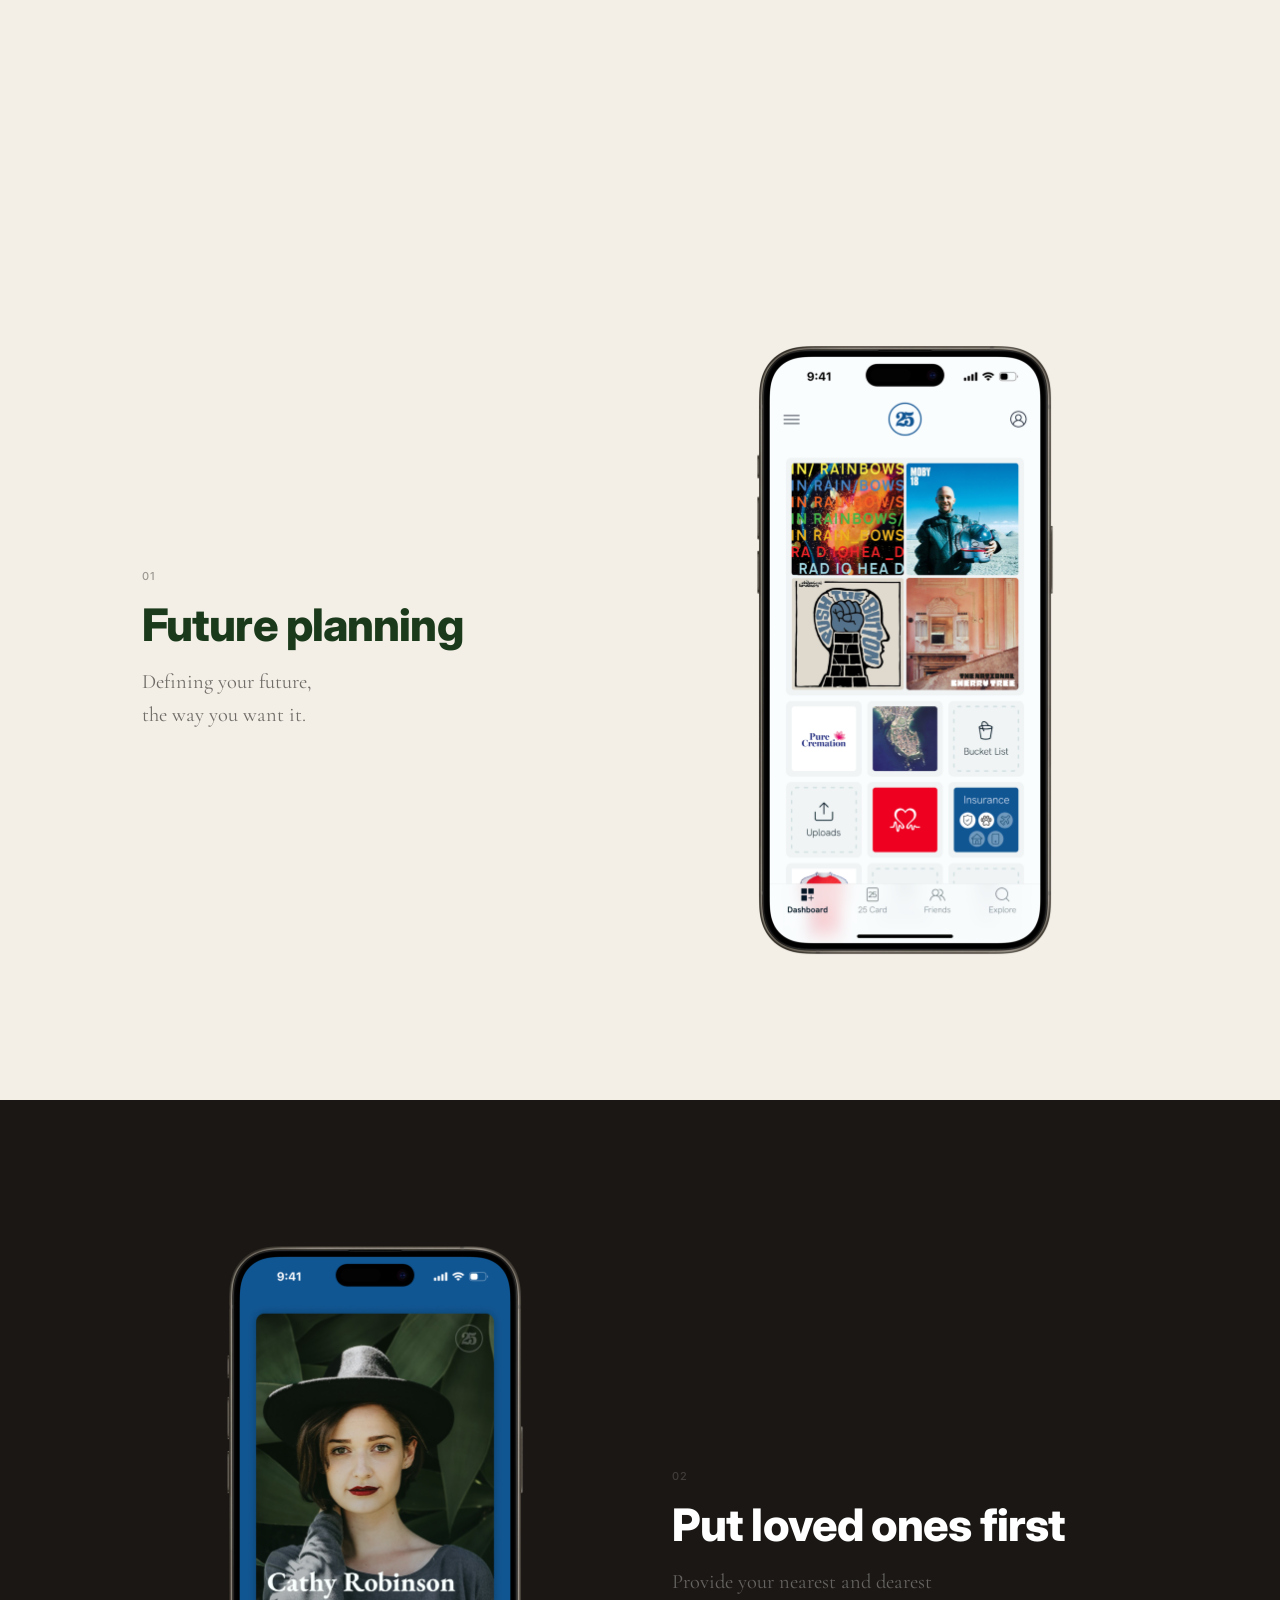
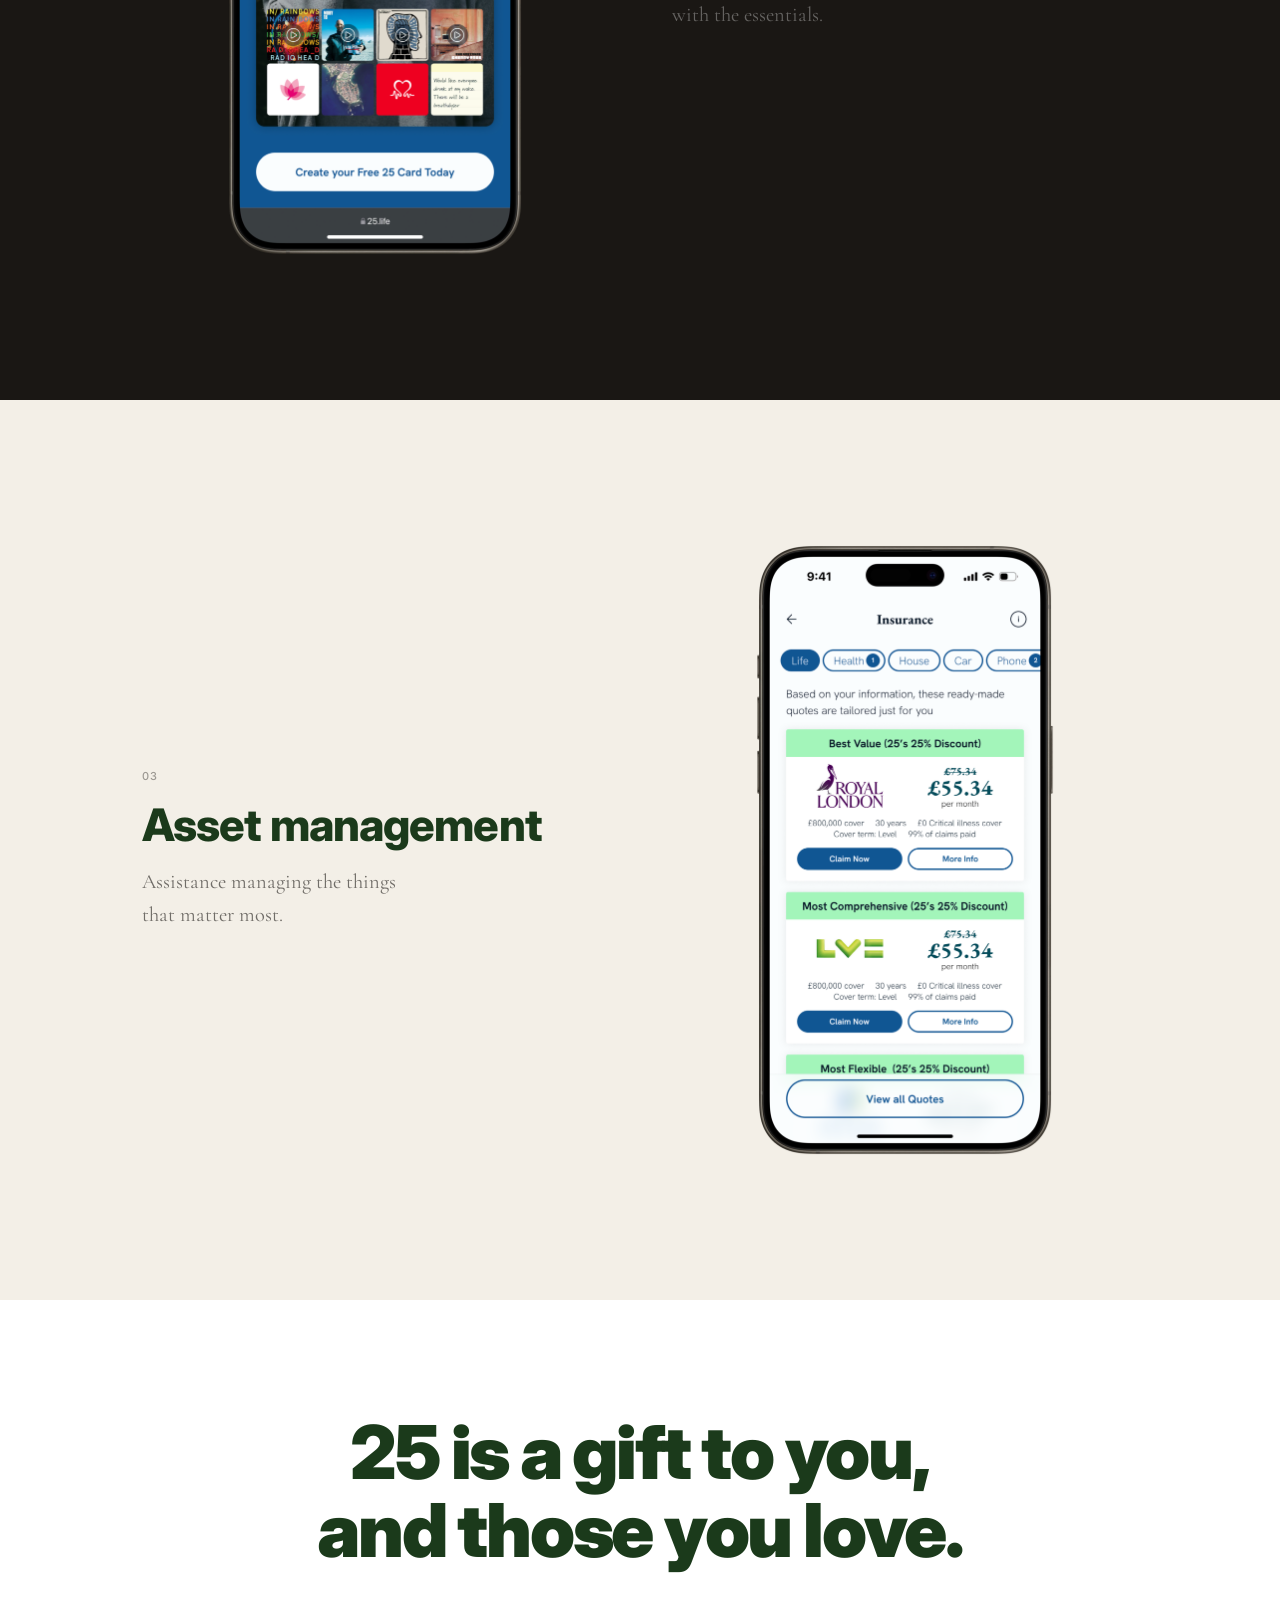
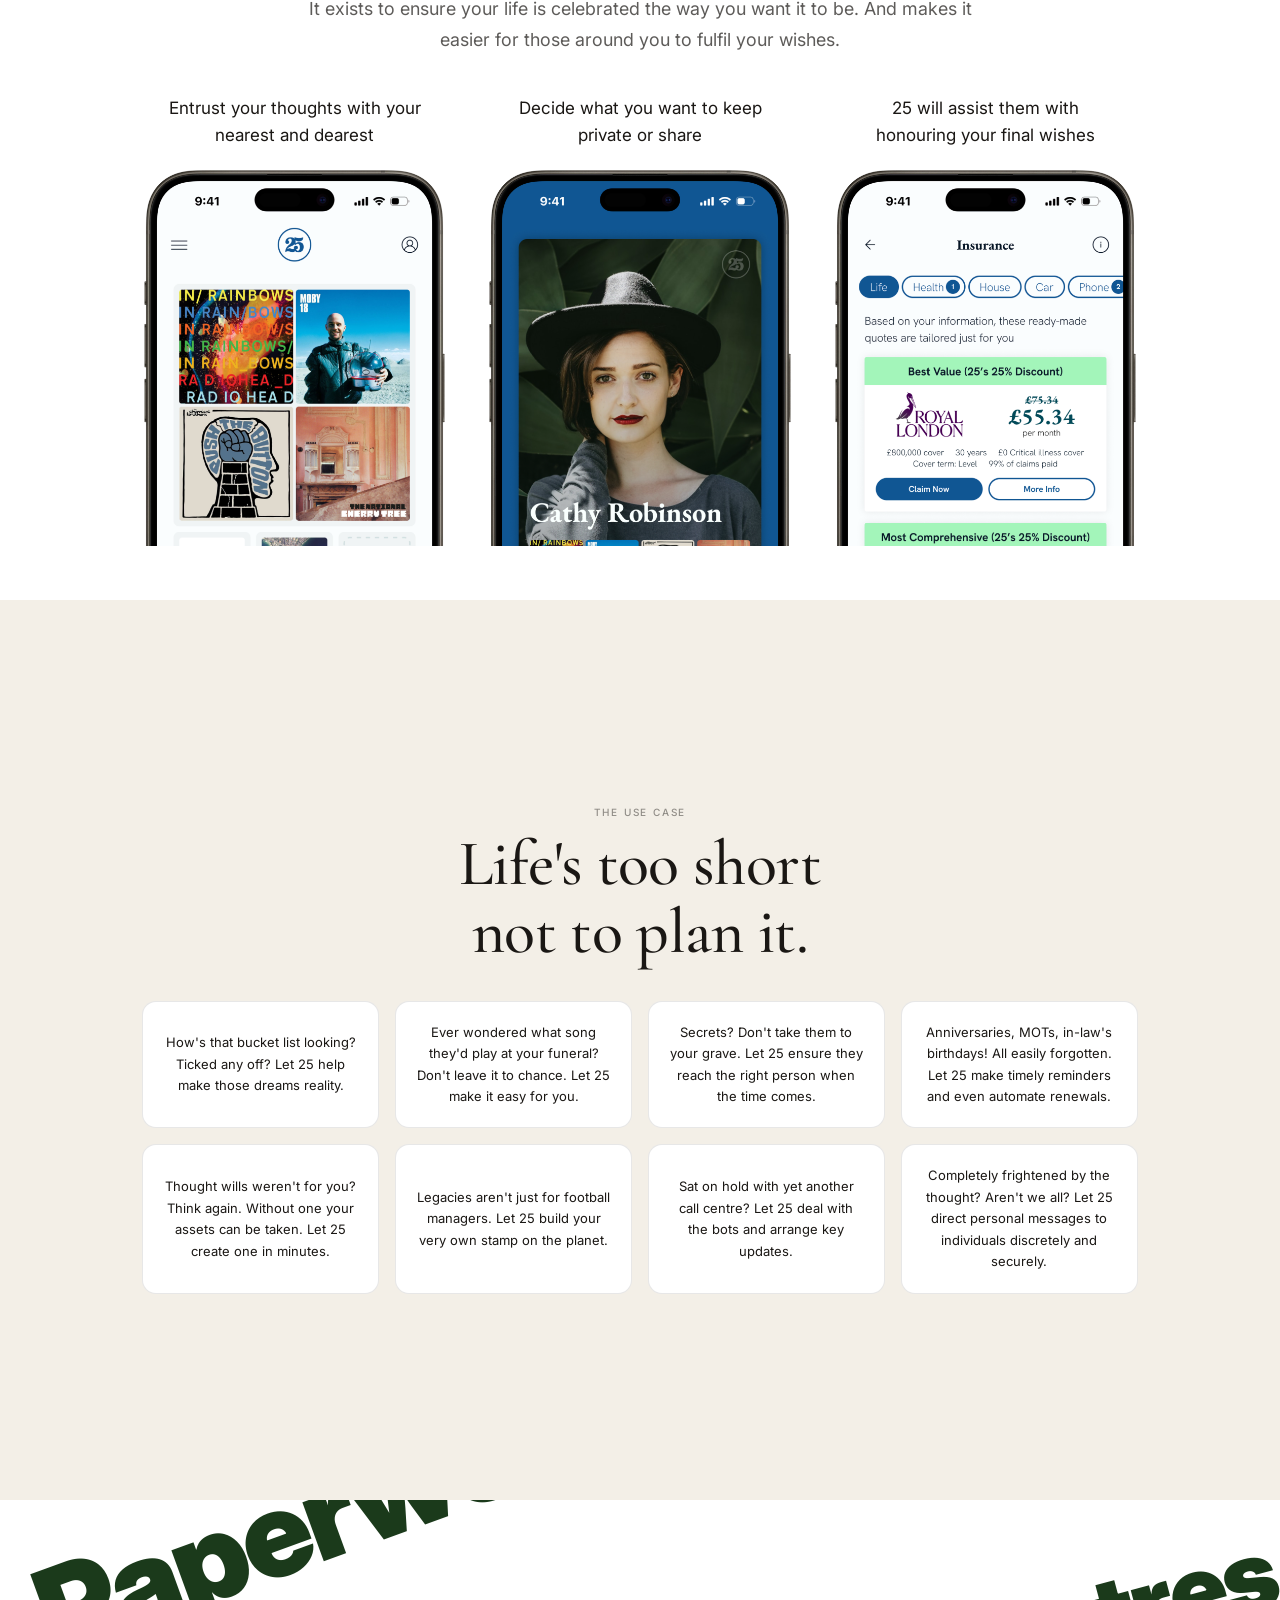
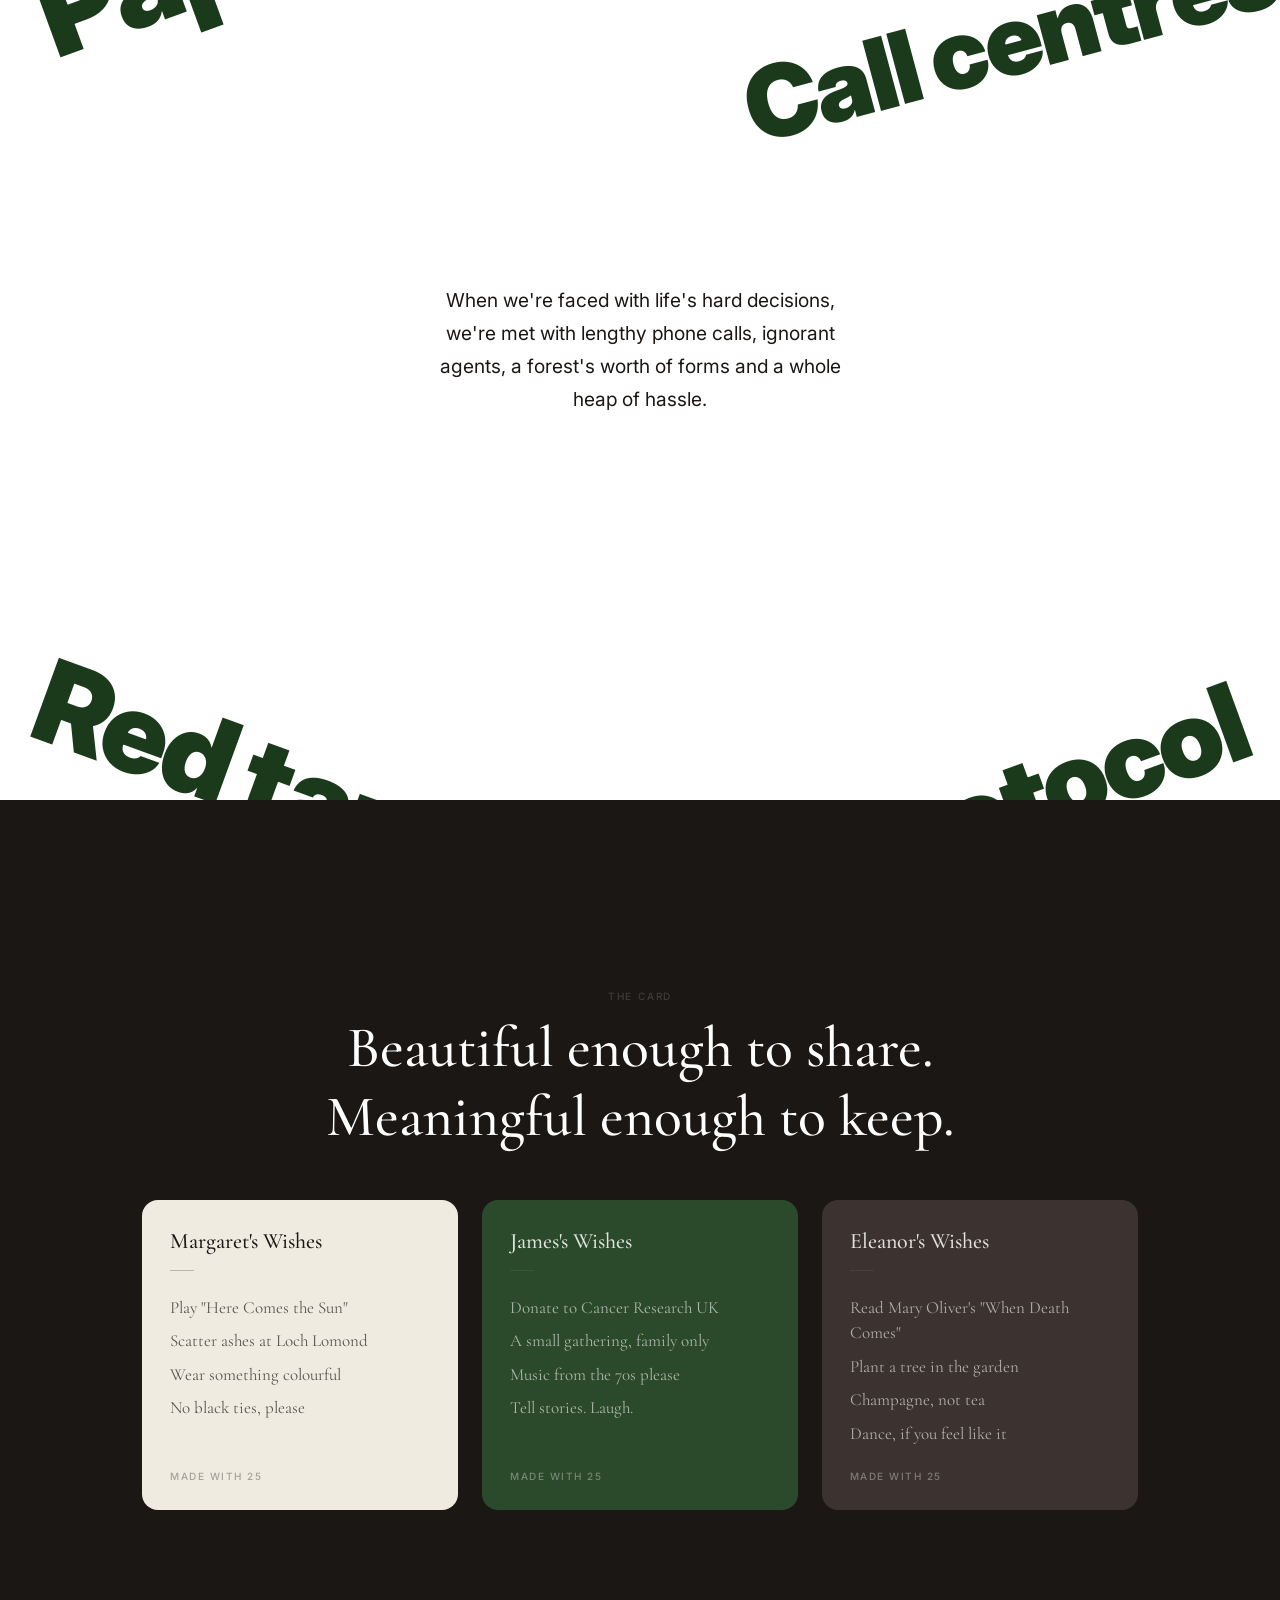
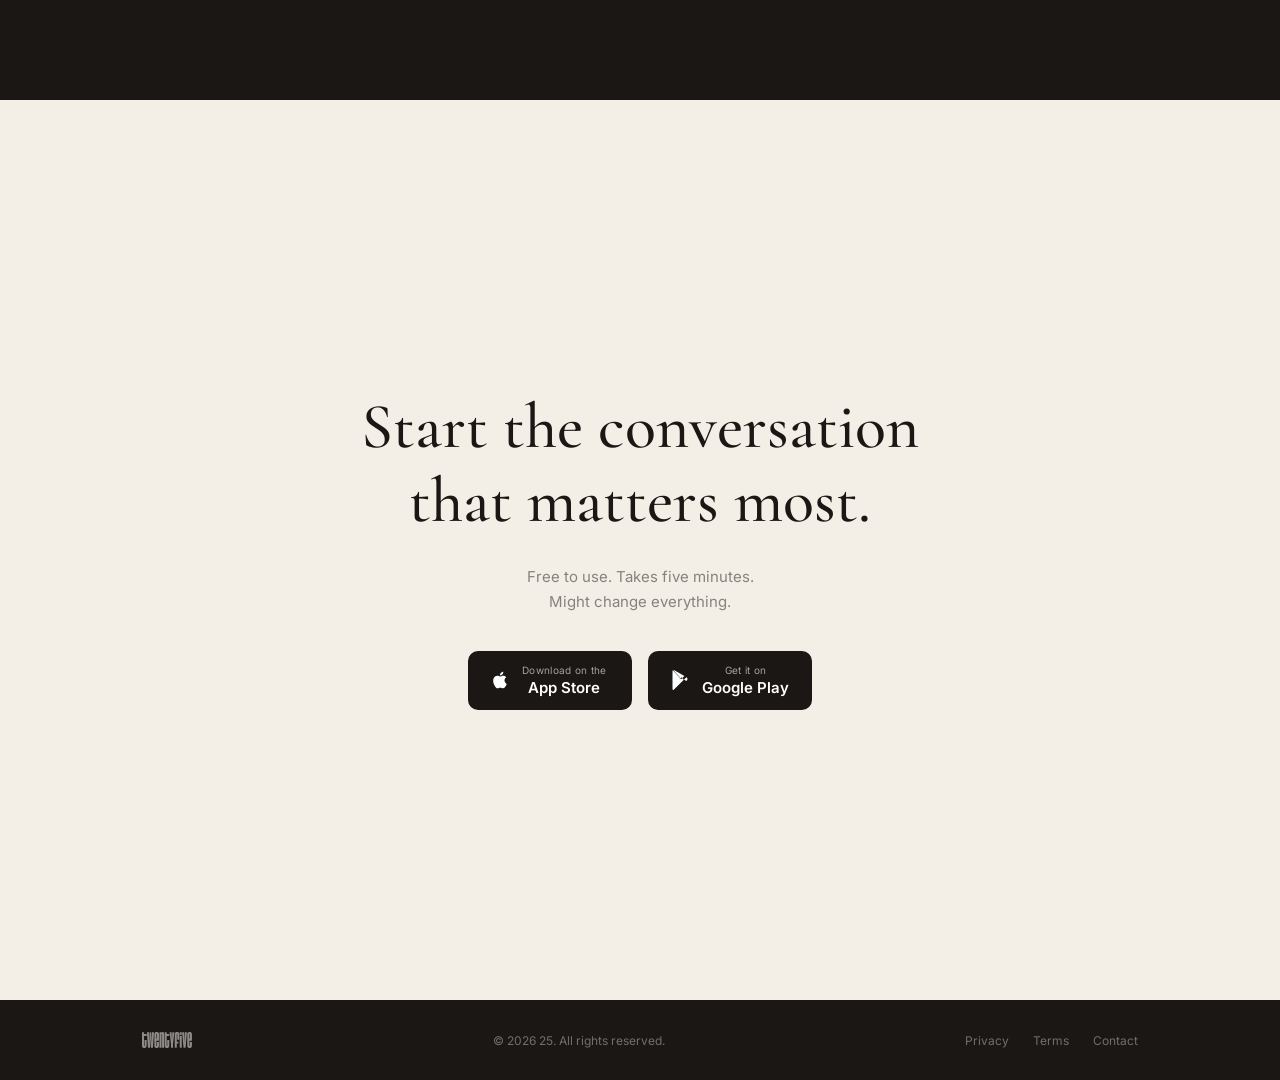
==== commit 4c1ce293: "6th commit optimised images. fix hero." ====
--- a/index.html
+++ b/index.html
@@ -14,7 +14,7 @@
   <!-- HERO -->
   <section class="hero">
     <div class="hero-overlay" aria-hidden="true"></div>
-    <canvas id="hero-canvas"></canvas>
+    <img class="hero-logo" src="images/logo-twentyfive.svg" alt="Twentyfive">
     <div class="hero-scroll" aria-hidden="true">
       <span>Scroll</span>
       <svg width="1" height="40" viewBox="0 0 1 40" aria-hidden="true">
@@ -43,7 +43,7 @@
       <p>Defining your future,<br>the way you want it.</p>
     </div>
     <div class="feature-phone">
-      <img src="images/Mockup-1_opt.png" alt="Future planning">
+      <img src="images/Mockup-1_opt_opt.webp" alt="Future planning">
     </div>
   </section>
 
@@ -54,7 +54,7 @@
       <p>Provide your nearest and dearest<br>with the essentials.</p>
     </div>
     <div class="feature-phone">
-      <img src="images/Mockup-2_opt.png" alt="Put loved ones first">
+      <img src="images/Mockup-2_opt_opt.webp" alt="Put loved ones first">
     </div>
   </section>
 
@@ -65,7 +65,7 @@
       <p>Assistance managing the things<br>that matter most.</p>
     </div>
     <div class="feature-phone">
-      <img src="images/Mockup-3_opt.png" alt="Asset management">
+      <img src="images/Mockup-3_opt_opt.webp" alt="Asset management">
     </div>
   </section>
 
@@ -78,15 +78,15 @@
     <div class="gift-phones">
       <div class="gift-phone">
         <p>Entrust your thoughts with your nearest and dearest</p>
-        <img src="images/Mockup-1_opt.png" alt="Entrust your thoughts">
+        <img src="images/Mockup-1_opt_opt.webp" alt="Entrust your thoughts">
       </div>
       <div class="gift-phone">
         <p>Decide what you want to keep private or share</p>
-        <img src="images/Mockup-2_opt.png" alt="Private or share">
+        <img src="images/Mockup-2_opt_opt.webp" alt="Private or share">
       </div>
       <div class="gift-phone">
         <p>25 will assist them with honouring your final wishes</p>
-        <img src="images/Mockup-3_opt.png" alt="Honouring your wishes">
+        <img src="images/Mockup-3_opt_opt.webp" alt="Honouring your wishes">
       </div>
     </div>
   </section>
@@ -222,7 +222,6 @@
     </nav>
   </footer>
 
-  <script type="module" src="main.js"></script>
 
 </body>
 </html>
--- a/styles.css
+++ b/styles.css
@@ -41,7 +41,7 @@
 
 .hero {
   position: relative;
-  background: url('images/hero.png') center center / cover no-repeat;
+  background: url('images/hero_opt.webp') center center / cover no-repeat;
   align-items: center;
 }
 
@@ -55,14 +55,16 @@
   pointer-events: none;
 }
 
-#hero-canvas {
+.hero-logo {
+  position: absolute;
+  width: 100%;
+  left: 0;
+  top: 50%;
+  transform: translateY(-50%);
+  display: block;
   mix-blend-mode: overlay;
-  position: relative;
-  z-index: 1;
-  display: block;
-  width: min(1178px, 85vw);
-  aspect-ratio: 1178 / 483;
-  height: auto;
+  pointer-events: none;
+  user-select: none;
 }
 
 .hero-scroll {
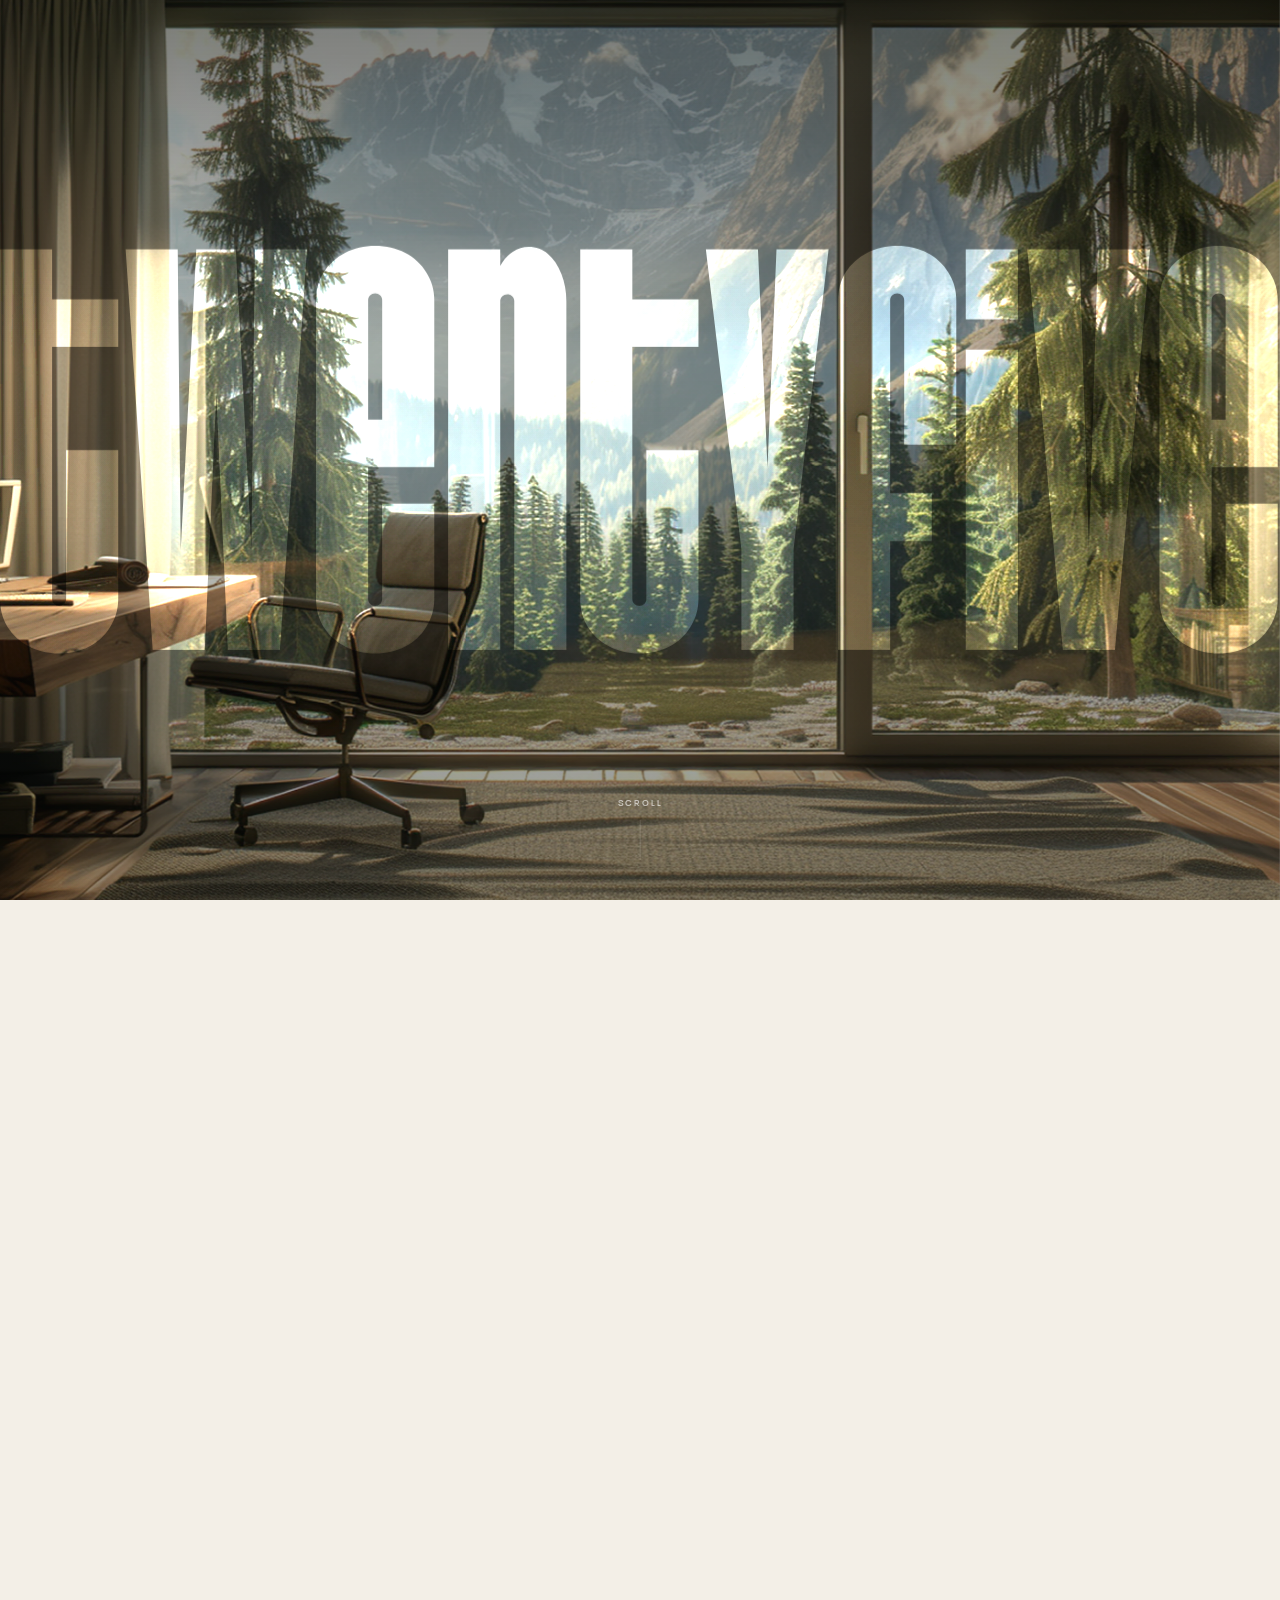
==== commit 03d81ad0: "scroll-interaction 1" ====
--- a/index.html
+++ b/index.html
@@ -4,24 +4,24 @@
   <meta charset="UTF-8">
   <meta name="viewport" content="width=device-width, initial-scale=1.0">
   <title>25 — Life planning, simplified</title>
-  <link rel="preconnect" href="https://fonts.googleapis.com">
-  <link rel="preconnect" href="https://fonts.gstatic.com" crossorigin>
-  <link href="https://fonts.googleapis.com/css2?family=Cormorant+Garamond:wght@400;500;600&family=Inter:wght@300;400;500;600;700;800;900&display=swap" rel="stylesheet">
   <link rel="stylesheet" href="styles.css">
 </head>
 <body>
 
   <!-- HERO -->
-  <section class="hero">
-    <div class="hero-overlay" aria-hidden="true"></div>
-    <img class="hero-logo" src="images/logo-twentyfive.svg" alt="Twentyfive">
-    <div class="hero-scroll" aria-hidden="true">
-      <span>Scroll</span>
-      <svg width="1" height="40" viewBox="0 0 1 40" aria-hidden="true">
-        <line x1="0.5" y1="0" x2="0.5" y2="40" stroke="#F3EFE74D"/>
-      </svg>
-    </div>
-  </section>
+  <div class="hero-wrapper">
+    <section class="hero">
+      <img class="hero-bg" src="images/hero_opt.webp" alt="">
+      <div class="hero-overlay" aria-hidden="true"></div>
+      <img class="hero-logo" src="images/logo-twentyfive.svg" alt="Twentyfive">
+      <div class="hero-scroll" aria-hidden="true">
+        <span>Scroll</span>
+        <svg width="1" height="40" viewBox="0 0 1 40" aria-hidden="true">
+          <line x1="0.5" y1="0" x2="0.5" y2="40" stroke="#F3EFE74D"/>
+        </svg>
+      </div>
+    </section>
+  </div>
 
   <!-- IMAGINE -->
   <section class="imagine">
@@ -222,6 +222,6 @@
     </nav>
   </footer>
 
-
+  <script src="main.js"></script>
 </body>
 </html>
--- a/styles.css
+++ b/styles.css
@@ -1,3 +1,43 @@
+@font-face {
+  font-family: 'Agharti';
+  src: url('fonts/AghartiVF.woff2') format('woff2');
+  font-weight: 100 900;
+  font-style: normal;
+  font-display: swap;
+}
+
+@font-face {
+  font-family: 'Neue Plak';
+  src: url('fonts/Neue Plak Light.ttf') format('truetype');
+  font-weight: 300;
+  font-style: normal;
+  font-display: swap;
+}
+
+@font-face {
+  font-family: 'Neue Plak';
+  src: url('fonts/Neue Plak Regular.ttf') format('truetype');
+  font-weight: 400;
+  font-style: normal;
+  font-display: swap;
+}
+
+@font-face {
+  font-family: 'Neue Plak';
+  src: url('fonts/Neue Plak SemiBold.ttf') format('truetype');
+  font-weight: 500 600;
+  font-style: normal;
+  font-display: swap;
+}
+
+@font-face {
+  font-family: 'Neue Plak';
+  src: url('fonts/Neue Plak Bold.ttf') format('truetype');
+  font-weight: 700 900;
+  font-style: normal;
+  font-display: swap;
+}
+
 *, *::before, *::after { box-sizing: border-box; margin: 0; padding: 0; }
 
 :root {
@@ -10,17 +50,22 @@
 
 /* ─── BASE ─── */
 
+html, body {
+  height: 100%;
+  scroll-snap-type: y mandatory;
+}
+
 html {
   scroll-behavior: smooth;
+  overflow-y: scroll;
 }
 
 body {
-  font-family: 'Inter', sans-serif;
+  font-family: 'Neue Plak', sans-serif;
   color: var(--dark);
   background: var(--cream);
   overflow-x: hidden;
   overflow-y: scroll;
-  scroll-snap-type: y mandatory;
 }
 
 img { max-width: 100%; display: block; }
@@ -39,10 +84,29 @@
 
 /* ─── HERO ─── */
 
+.hero-wrapper {
+  height: 300vh;
+  scroll-snap-align: start;
+  scroll-snap-stop: always;
+}
+
 .hero {
-  position: relative;
-  background: url('images/hero_opt.webp') center center / cover no-repeat;
-  align-items: center;
+  position: sticky;
+  top: 0;
+  scroll-snap-align: none;
+  scroll-snap-stop: unset;
+  align-items: center;
+  overflow: hidden;
+}
+
+.hero-bg {
+  position: absolute;
+  inset: 0;
+  width: 100%;
+  height: 100%;
+  object-fit: cover;
+  transform-origin: center;
+  will-change: transform;
 }
 
 .hero-overlay {
@@ -99,8 +163,8 @@
 .imagine-inner { text-align: center; }
 
 .imagine h1 {
-  font-family: 'Inter', sans-serif;
-  font-weight: 800;
+  font-family: 'Agharti', serif;
+  font-weight: 700;
   font-size: clamp(52px, 6.5vw, 88px);
   color: var(--green);
   letter-spacing: -0.025em;
@@ -114,7 +178,7 @@
 }
 
 .imagine-lines p {
-  font-family: 'Cormorant Garamond', serif;
+  font-family: 'Neue Plak', sans-serif;
   font-size: clamp(19px, 2vw, 26px);
   color: var(--dark);
   opacity: 0.72;
@@ -148,8 +212,8 @@
 .feature--dark .feature-number { color: rgba(255,255,255,0.4); }
 
 .feature h2 {
-  font-family: 'Inter', sans-serif;
-  font-weight: 800;
+  font-family: 'Agharti', serif;
+  font-weight: 700;
   font-size: clamp(28px, 3.5vw, 48px);
   color: var(--green);
   letter-spacing: -0.02em;
@@ -160,7 +224,7 @@
 .feature--dark h2 { color: white; }
 
 .feature-text p {
-  font-family: 'Cormorant Garamond', serif;
+  font-family: 'Neue Plak', sans-serif;
   font-size: clamp(17px, 1.6vw, 22px);
   color: var(--dark);
   opacity: 0.6;
@@ -190,8 +254,8 @@
 }
 
 .gift-header h2 {
-  font-family: 'Inter', sans-serif;
-  font-weight: 900;
+  font-family: 'Agharti', serif;
+  font-weight: 700;
   font-size: clamp(36px, 5.8vw, 84px);
   color: var(--green);
   letter-spacing: -0.03em;
@@ -200,7 +264,7 @@
 }
 
 .gift-header p {
-  font-family: 'Inter', sans-serif;
+  font-family: 'Neue Plak', sans-serif;
   font-size: clamp(15px, 1.4vw, 18px);
   color: var(--dark);
   opacity: 0.7;
@@ -262,9 +326,9 @@
 }
 
 .use-cases-header h2 {
-  font-family: 'Cormorant Garamond', serif;
+  font-family: 'Agharti', serif;
   font-size: clamp(36px, 5vw, 64px);
-  font-weight: 500;
+  font-weight: 700;
   color: var(--dark);
   line-height: 1.05;
   letter-spacing: -0.01em;
@@ -304,8 +368,8 @@
 
 .pain-word {
   position: absolute;
-  font-family: 'Inter', sans-serif;
-  font-weight: 900;
+  font-family: 'Agharti', serif;
+  font-weight: 700;
   color: var(--green);
   line-height: 1;
   letter-spacing: -0.03em;
@@ -369,9 +433,9 @@
 .the-card-header .section-label { color: rgba(255,255,255,0.35); }
 
 .the-card-header h2 {
-  font-family: 'Cormorant Garamond', serif;
+  font-family: 'Agharti', serif;
   font-size: clamp(32px, 4.5vw, 62px);
-  font-weight: 500;
+  font-weight: 700;
   color: white;
   line-height: 1.2;
 }
@@ -398,9 +462,9 @@
 .wish-card--mocha  { background: #3C3330; }
 
 .wish-card-name {
-  font-family: 'Cormorant Garamond', serif;
+  font-family: 'Agharti', serif;
   font-size: 22px;
-  font-weight: 500;
+  font-weight: 700;
   color: var(--dark);
   margin-bottom: 16px;
 }
@@ -428,7 +492,7 @@
 }
 
 .wish-card-items li {
-  font-family: 'Cormorant Garamond', serif;
+  font-family: 'Neue Plak', sans-serif;
   font-size: 17px;
   color: var(--dark);
   opacity: 0.7;
@@ -462,9 +526,9 @@
 }
 
 .cta h2 {
-  font-family: 'Cormorant Garamond', serif;
+  font-family: 'Agharti', serif;
   font-size: clamp(36px, 5vw, 68px);
-  font-weight: 500;
+  font-weight: 700;
   color: var(--dark);
   line-height: 1.15;
 }
@@ -545,17 +609,11 @@
 /* ─── RESPONSIVE ─── */
 
 @media (max-width: 900px) {
-  html { scroll-snap-type: none; }
-
   section {
     height: auto;
     min-height: 100svh;
-    overflow-y: auto;
-    scroll-snap-align: none;
-    scroll-snap-stop: normal;
+    overflow: visible;
   }
-
-  footer { scroll-snap-align: none; }
 
   .feature {
     grid-template-columns: 1fr;
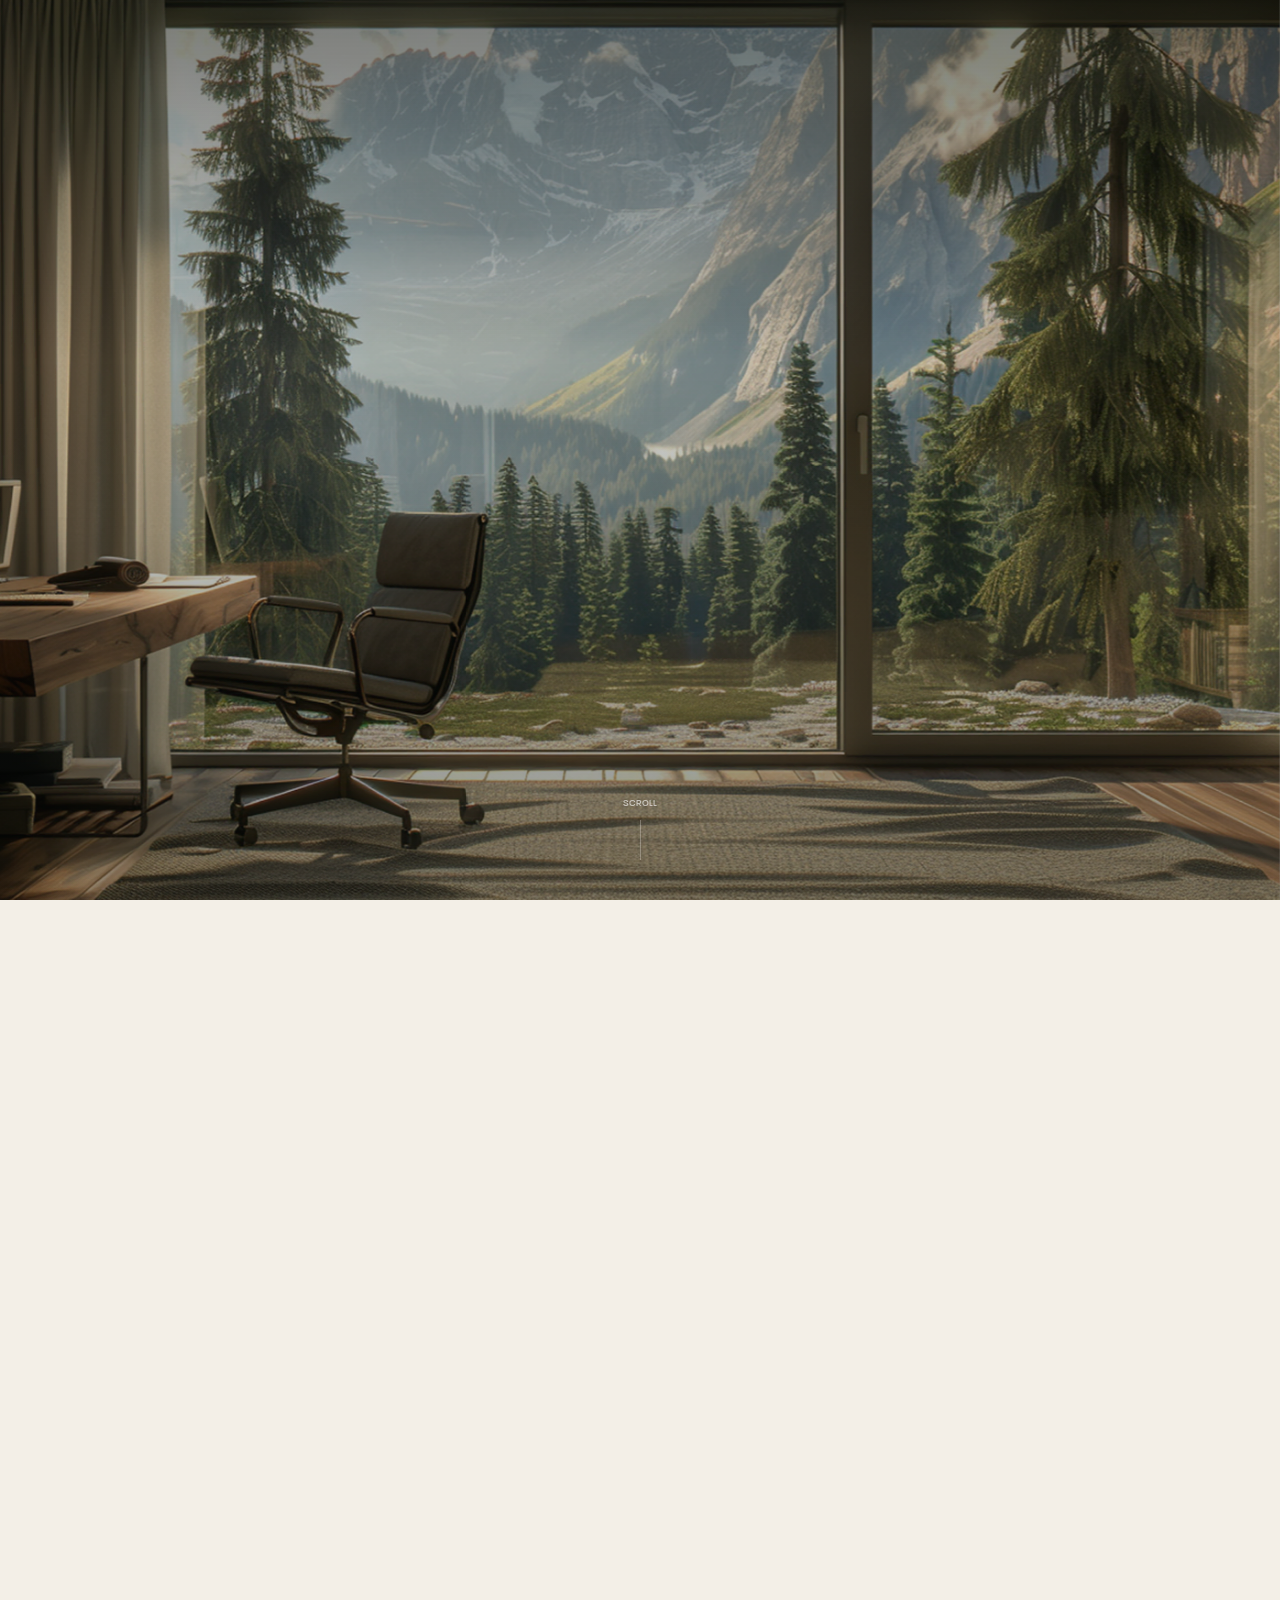
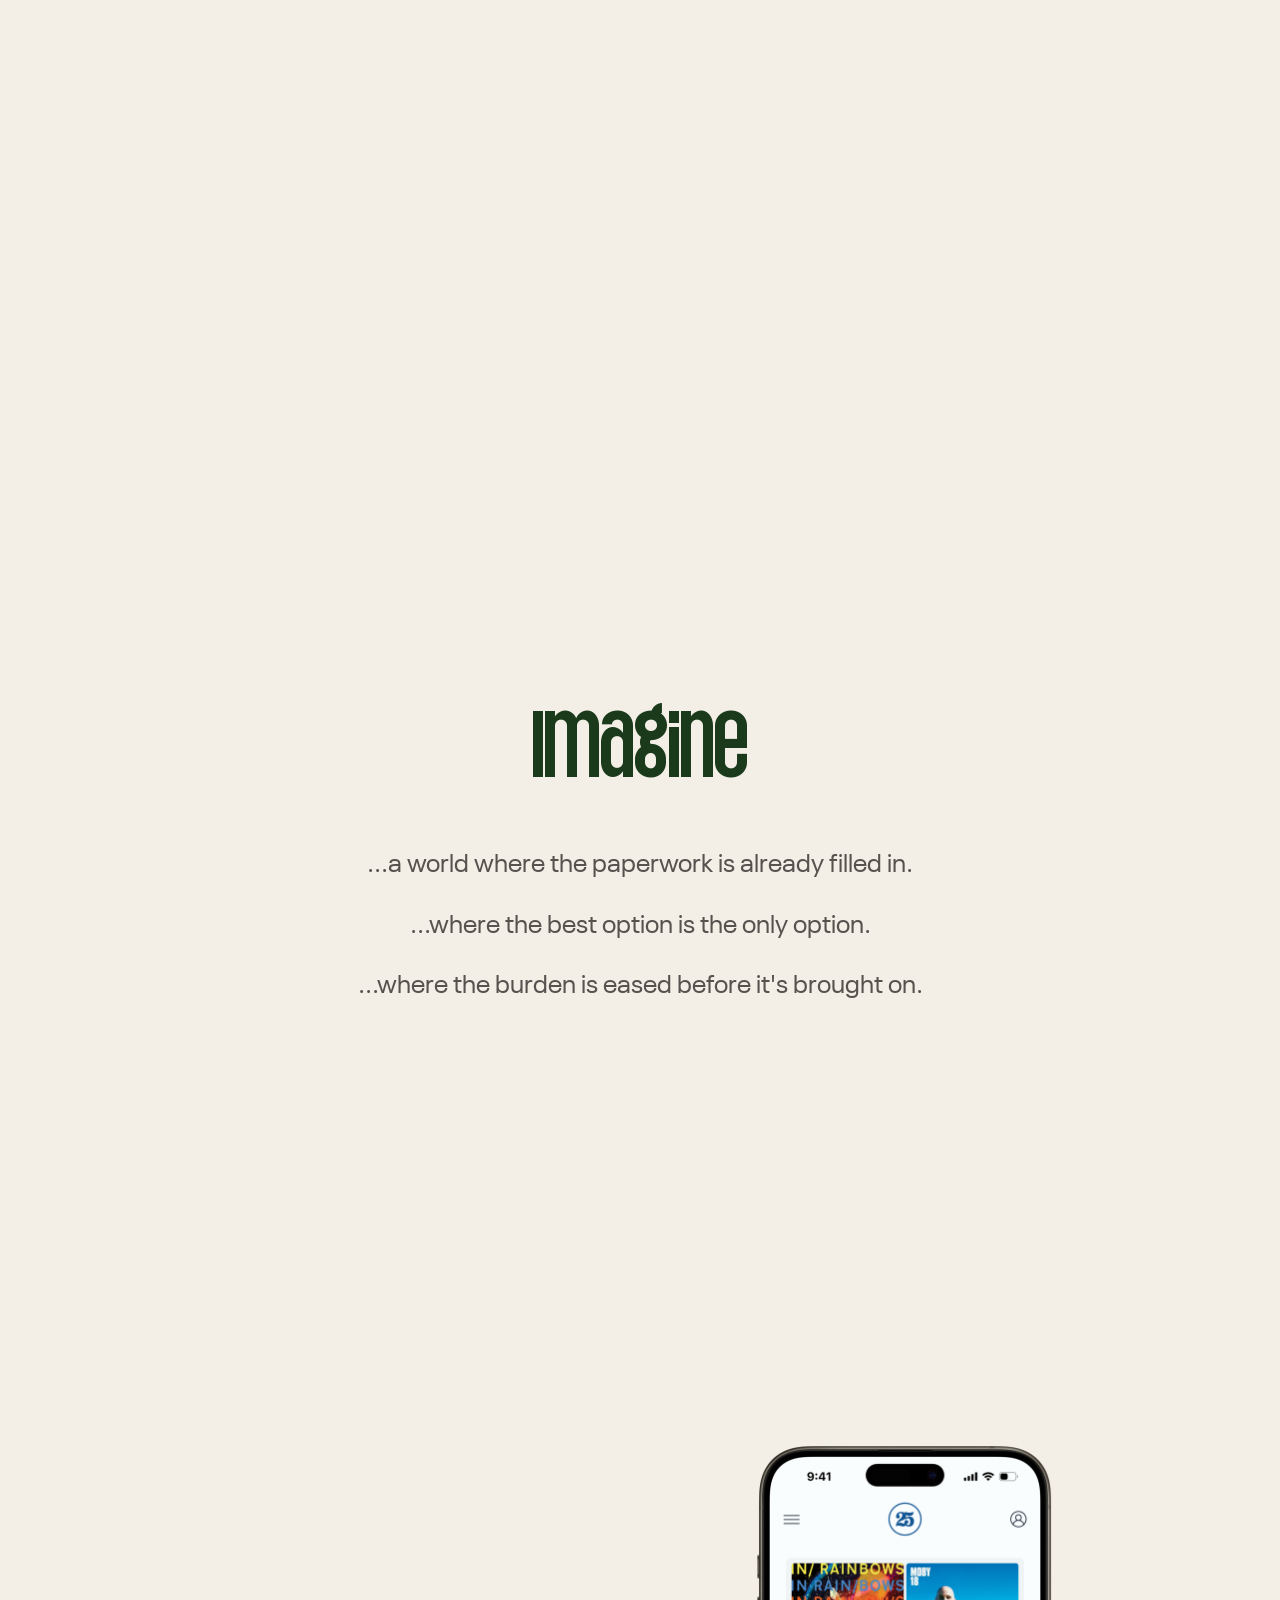
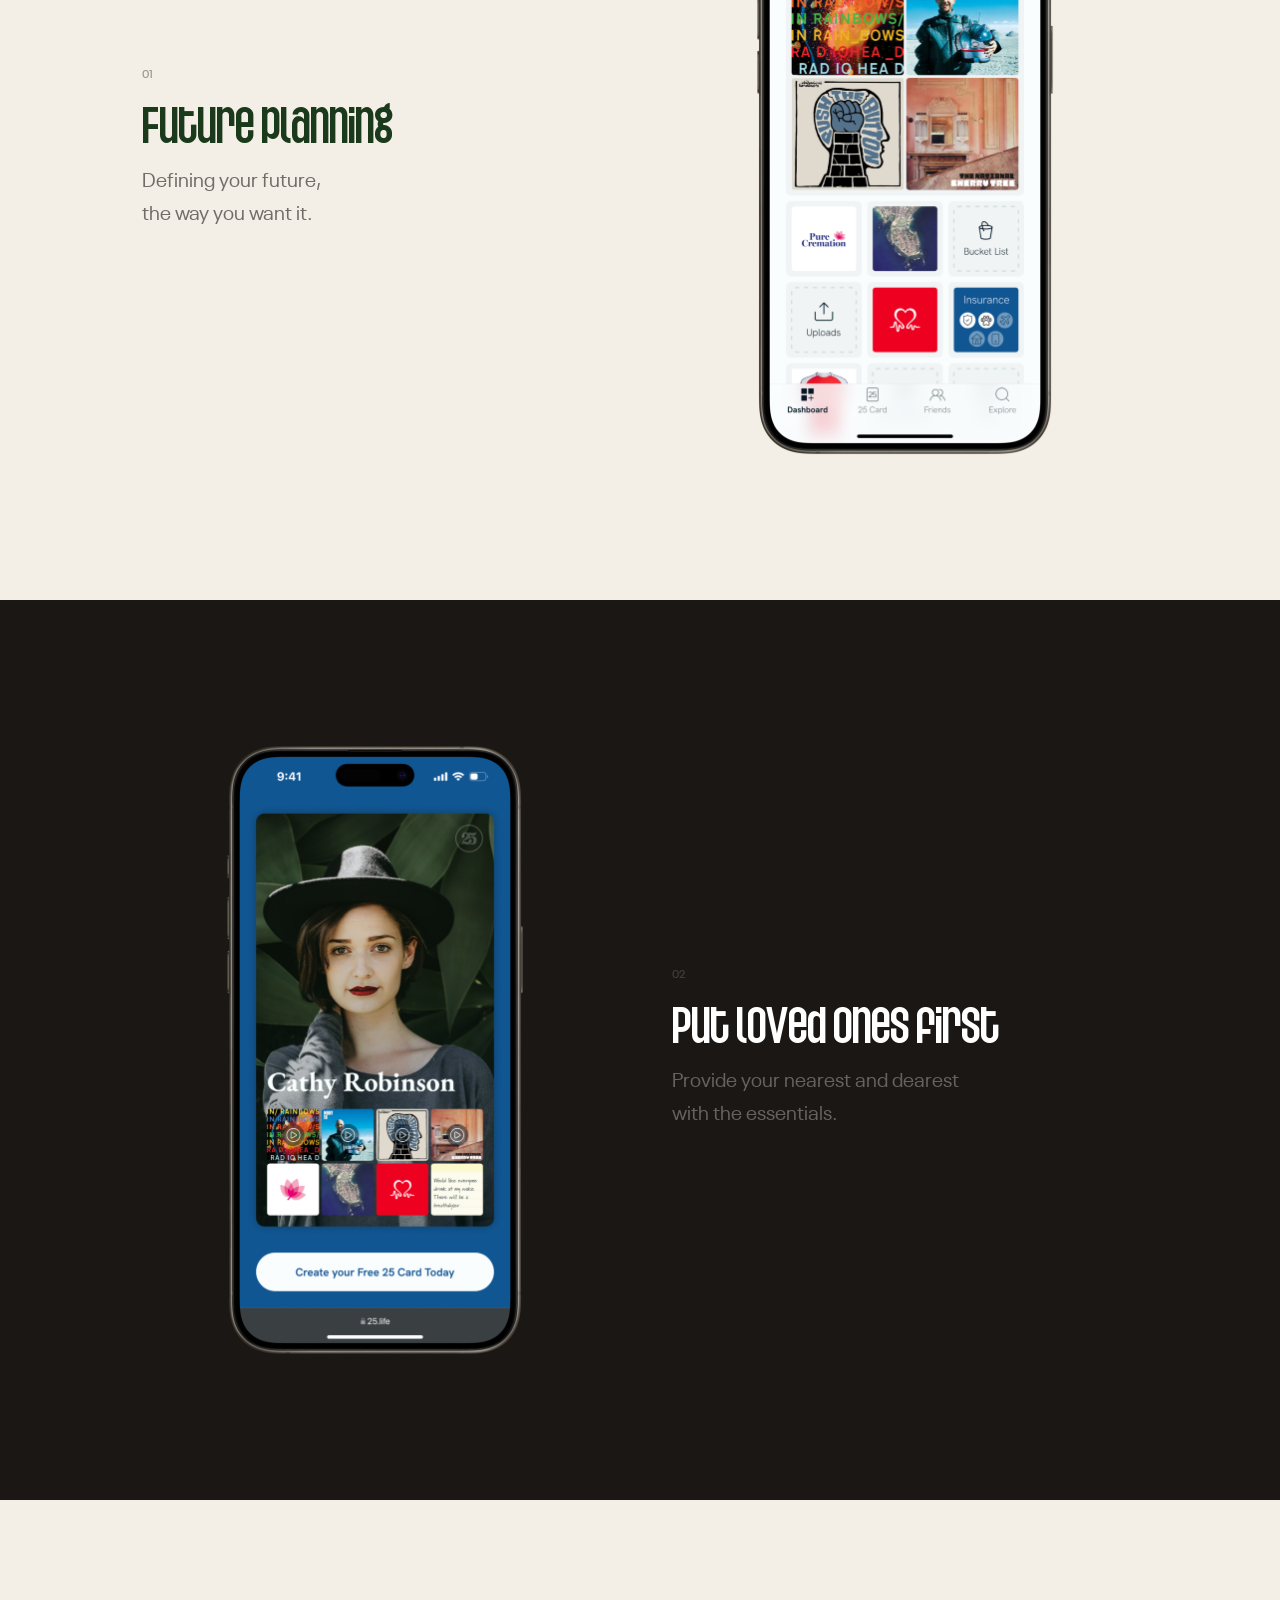
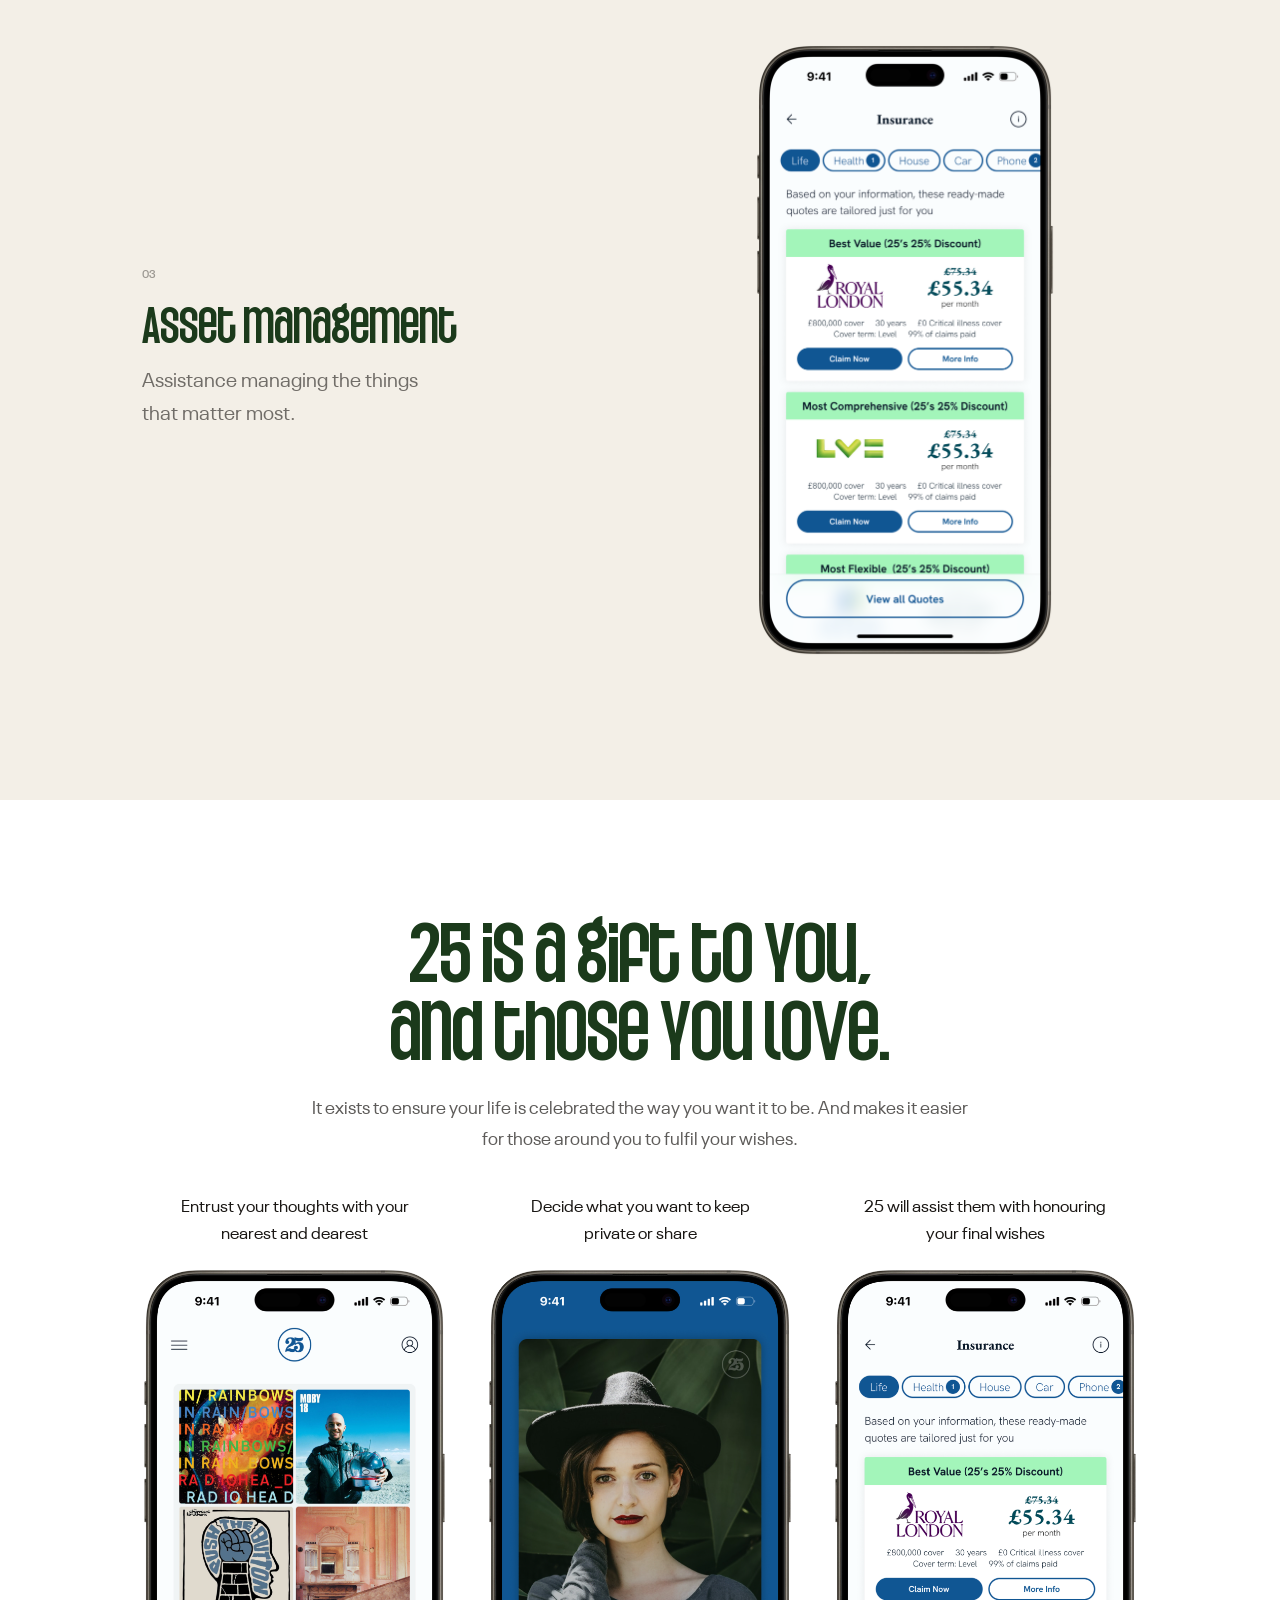
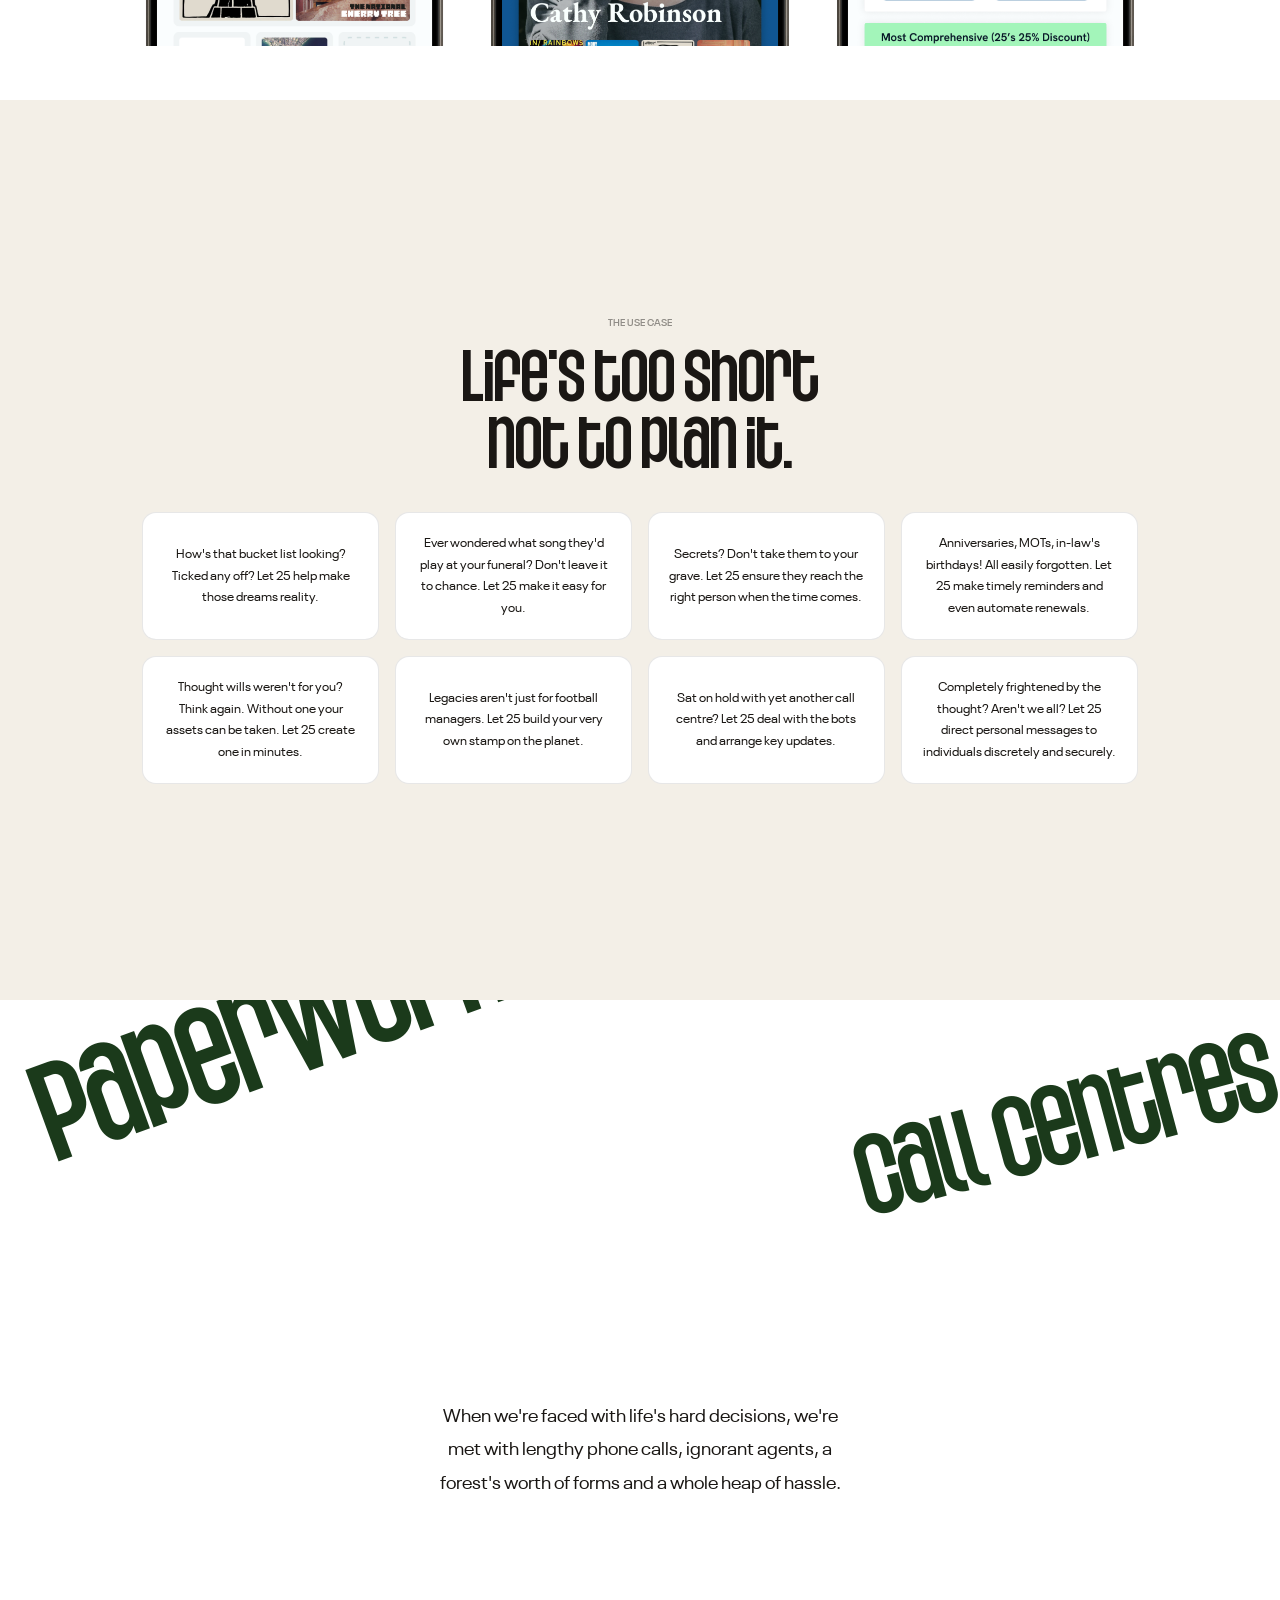
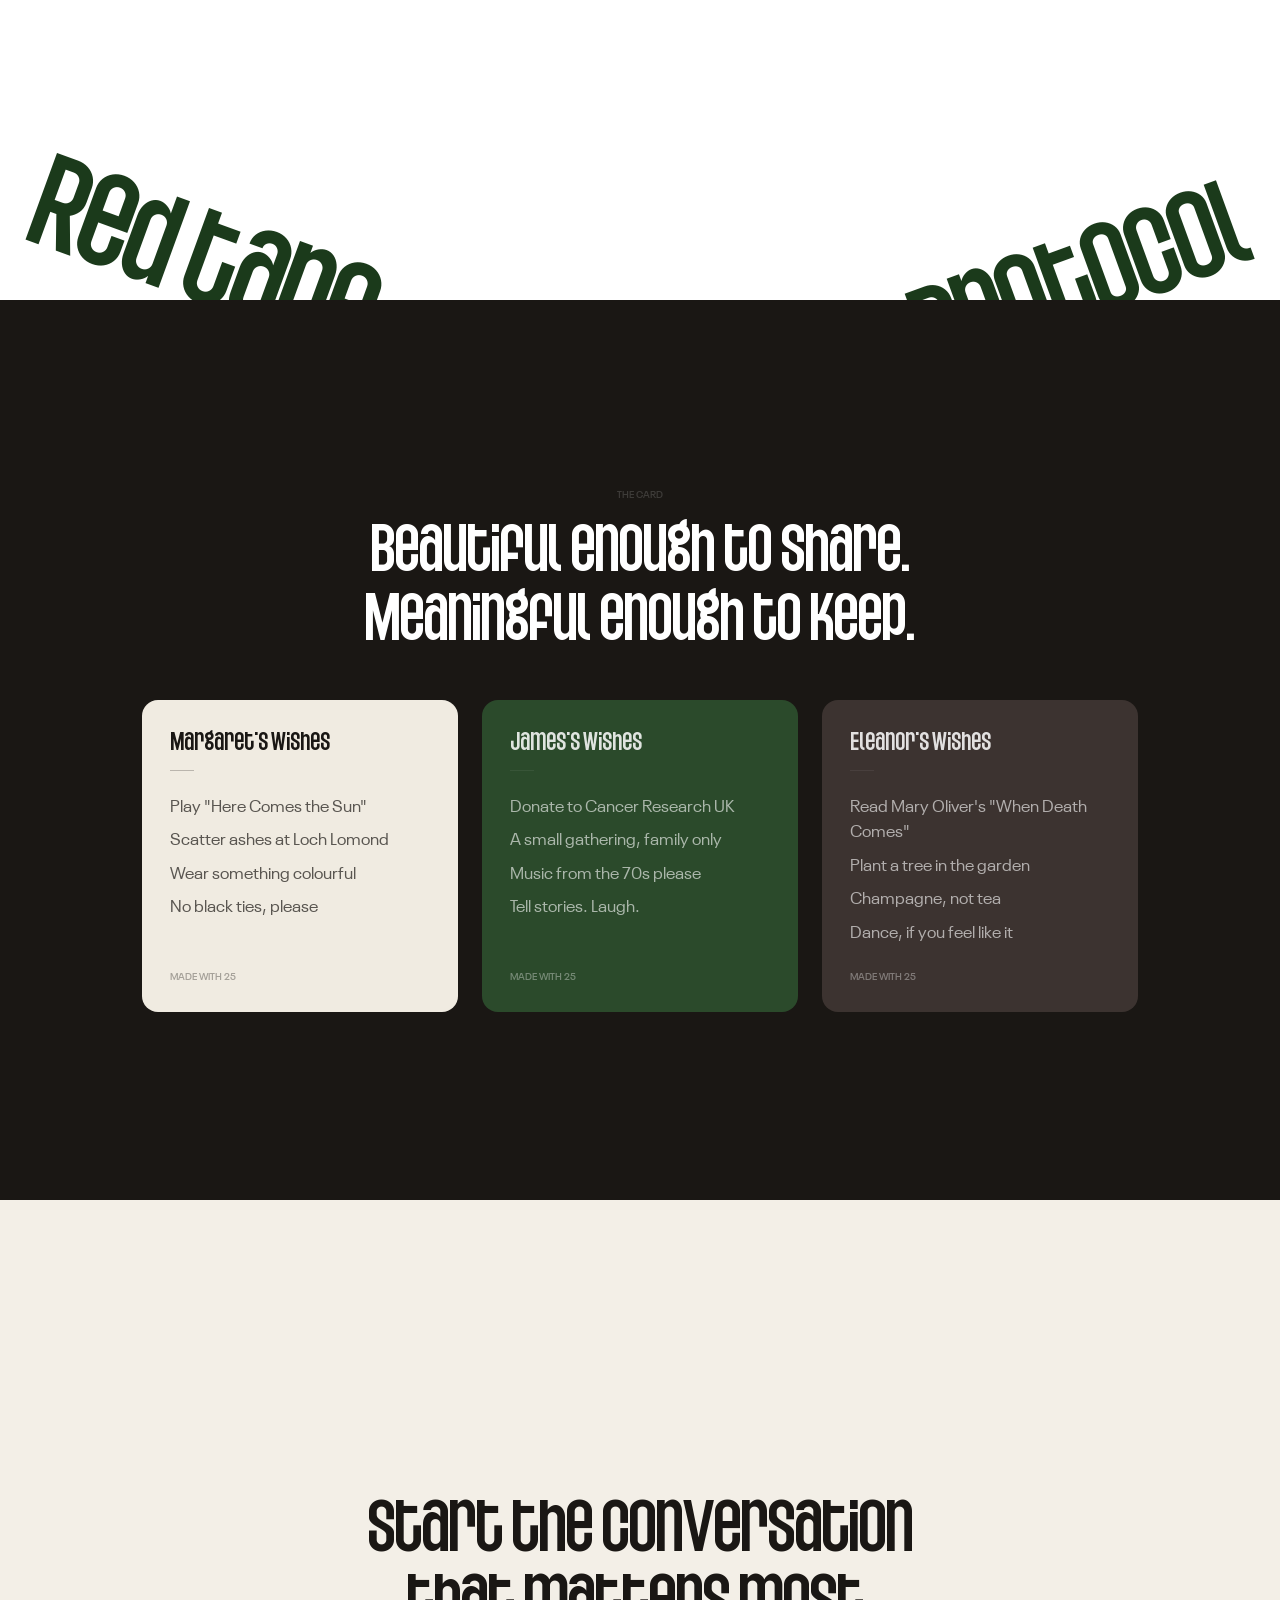
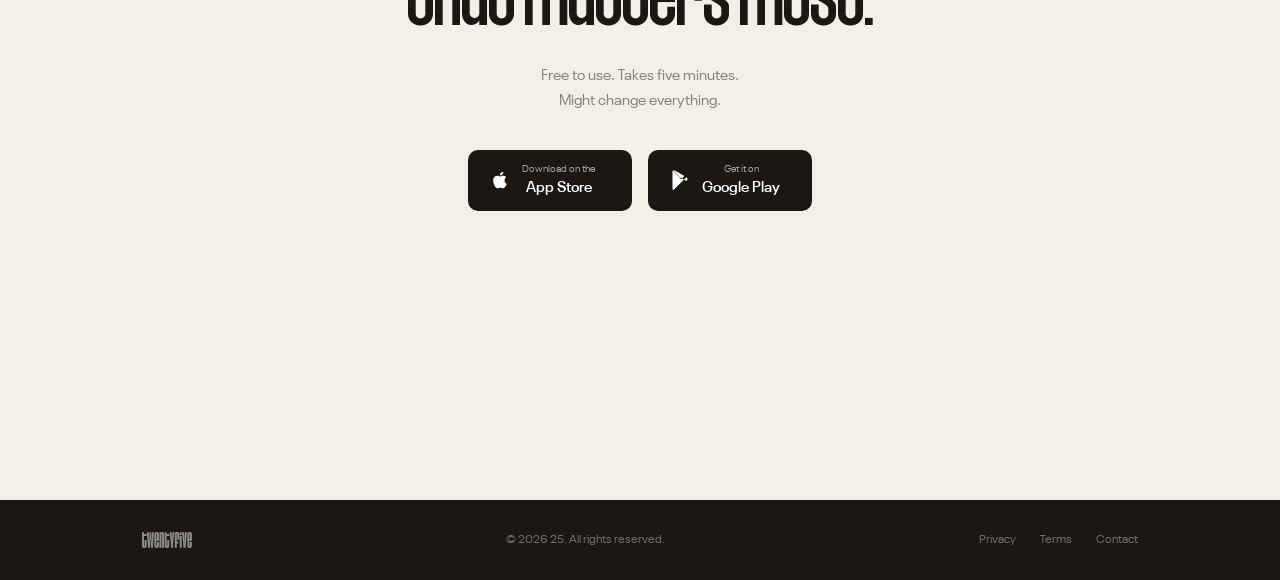
==== commit 2b20fef4: "Scroll work" ====
--- a/styles.css
+++ b/styles.css
@@ -50,31 +50,21 @@
 
 /* ─── BASE ─── */
 
-html, body {
-  height: 100%;
-  scroll-snap-type: y mandatory;
-}
-
 html {
+  overflow-x: hidden;
+  overflow-y: scroll;
   scroll-behavior: smooth;
-  overflow-y: scroll;
 }
 
 body {
   font-family: 'Neue Plak', sans-serif;
   color: var(--dark);
   background: var(--cream);
-  overflow-x: hidden;
-  overflow-y: scroll;
 }
 
 img { max-width: 100%; display: block; }
 
-/* ─── SNAP SECTIONS ─── */
-
 section {
-  scroll-snap-align: start;
-  scroll-snap-stop: always;
   height: 100svh;
   overflow: hidden;
   display: flex;
@@ -85,16 +75,13 @@
 /* ─── HERO ─── */
 
 .hero-wrapper {
-  height: 300vh;
-  scroll-snap-align: start;
-  scroll-snap-stop: always;
+  height: 400vh;
 }
 
 .hero {
   position: sticky;
   top: 0;
-  scroll-snap-align: none;
-  scroll-snap-stop: unset;
+  height: 100svh;
   align-items: center;
   overflow: hidden;
 }
@@ -121,14 +108,17 @@
 
 .hero-logo {
   position: absolute;
-  width: 100%;
-  left: 0;
+  width: 35vw;
+  min-width: 200px;
+  left: 50%;
   top: 50%;
-  transform: translateY(-50%);
+  transform-origin: center center;
   display: block;
   mix-blend-mode: overlay;
   pointer-events: none;
   user-select: none;
+  opacity: 0;
+  will-change: transform, opacity;
 }
 
 .hero-scroll {
@@ -145,7 +135,7 @@
 .hero-scroll span {
   font-size: 9px;
   font-weight: 500;
-  letter-spacing: 0.2em;
+  letter-spacing: 0;
   text-transform: uppercase;
   color: rgba(255,255,255,0.6);
 }
@@ -167,7 +157,7 @@
   font-weight: 700;
   font-size: clamp(52px, 6.5vw, 88px);
   color: var(--green);
-  letter-spacing: -0.025em;
+  letter-spacing: 0;
   margin-bottom: 52px;
 }
 
@@ -203,7 +193,7 @@
 .feature-number {
   font-size: 11px;
   font-weight: 500;
-  letter-spacing: 0.12em;
+  letter-spacing: 0;
   color: var(--dark);
   opacity: 0.4;
   margin-bottom: 18px;
@@ -216,7 +206,7 @@
   font-weight: 700;
   font-size: clamp(28px, 3.5vw, 48px);
   color: var(--green);
-  letter-spacing: -0.02em;
+  letter-spacing: 0;
   line-height: 1.1;
   margin-bottom: 16px;
 }
@@ -258,7 +248,7 @@
   font-weight: 700;
   font-size: clamp(36px, 5.8vw, 84px);
   color: var(--green);
-  letter-spacing: -0.03em;
+  letter-spacing: 0;
   line-height: 1.05;
   margin-bottom: 24px;
 }
@@ -318,7 +308,7 @@
   display: block;
   font-size: 10px;
   font-weight: 500;
-  letter-spacing: 0.18em;
+  letter-spacing: 0;
   text-transform: uppercase;
   color: var(--dark);
   opacity: 0.45;
@@ -331,7 +321,7 @@
   font-weight: 700;
   color: var(--dark);
   line-height: 1.05;
-  letter-spacing: -0.01em;
+  letter-spacing: 0;
 }
 
 .use-cases-grid {
@@ -372,7 +362,7 @@
   font-weight: 700;
   color: var(--green);
   line-height: 1;
-  letter-spacing: -0.03em;
+  letter-spacing: 0;
   white-space: nowrap;
 }
 
@@ -505,7 +495,7 @@
 .wish-card-footer {
   font-size: 10px;
   font-weight: 500;
-  letter-spacing: 0.15em;
+  letter-spacing: 0;
   text-transform: uppercase;
   color: var(--dark);
   opacity: 0.35;
@@ -569,7 +559,7 @@
   display: block;
   font-size: 10px;
   opacity: 0.6;
-  letter-spacing: 0.03em;
+  letter-spacing: 0;
   margin-bottom: 2px;
 }
 
@@ -589,7 +579,6 @@
   justify-content: space-between;
   flex-wrap: wrap;
   gap: 16px;
-  scroll-snap-align: start;
 }
 
 .footer-logo { height: 16px; opacity: 0.5; }
